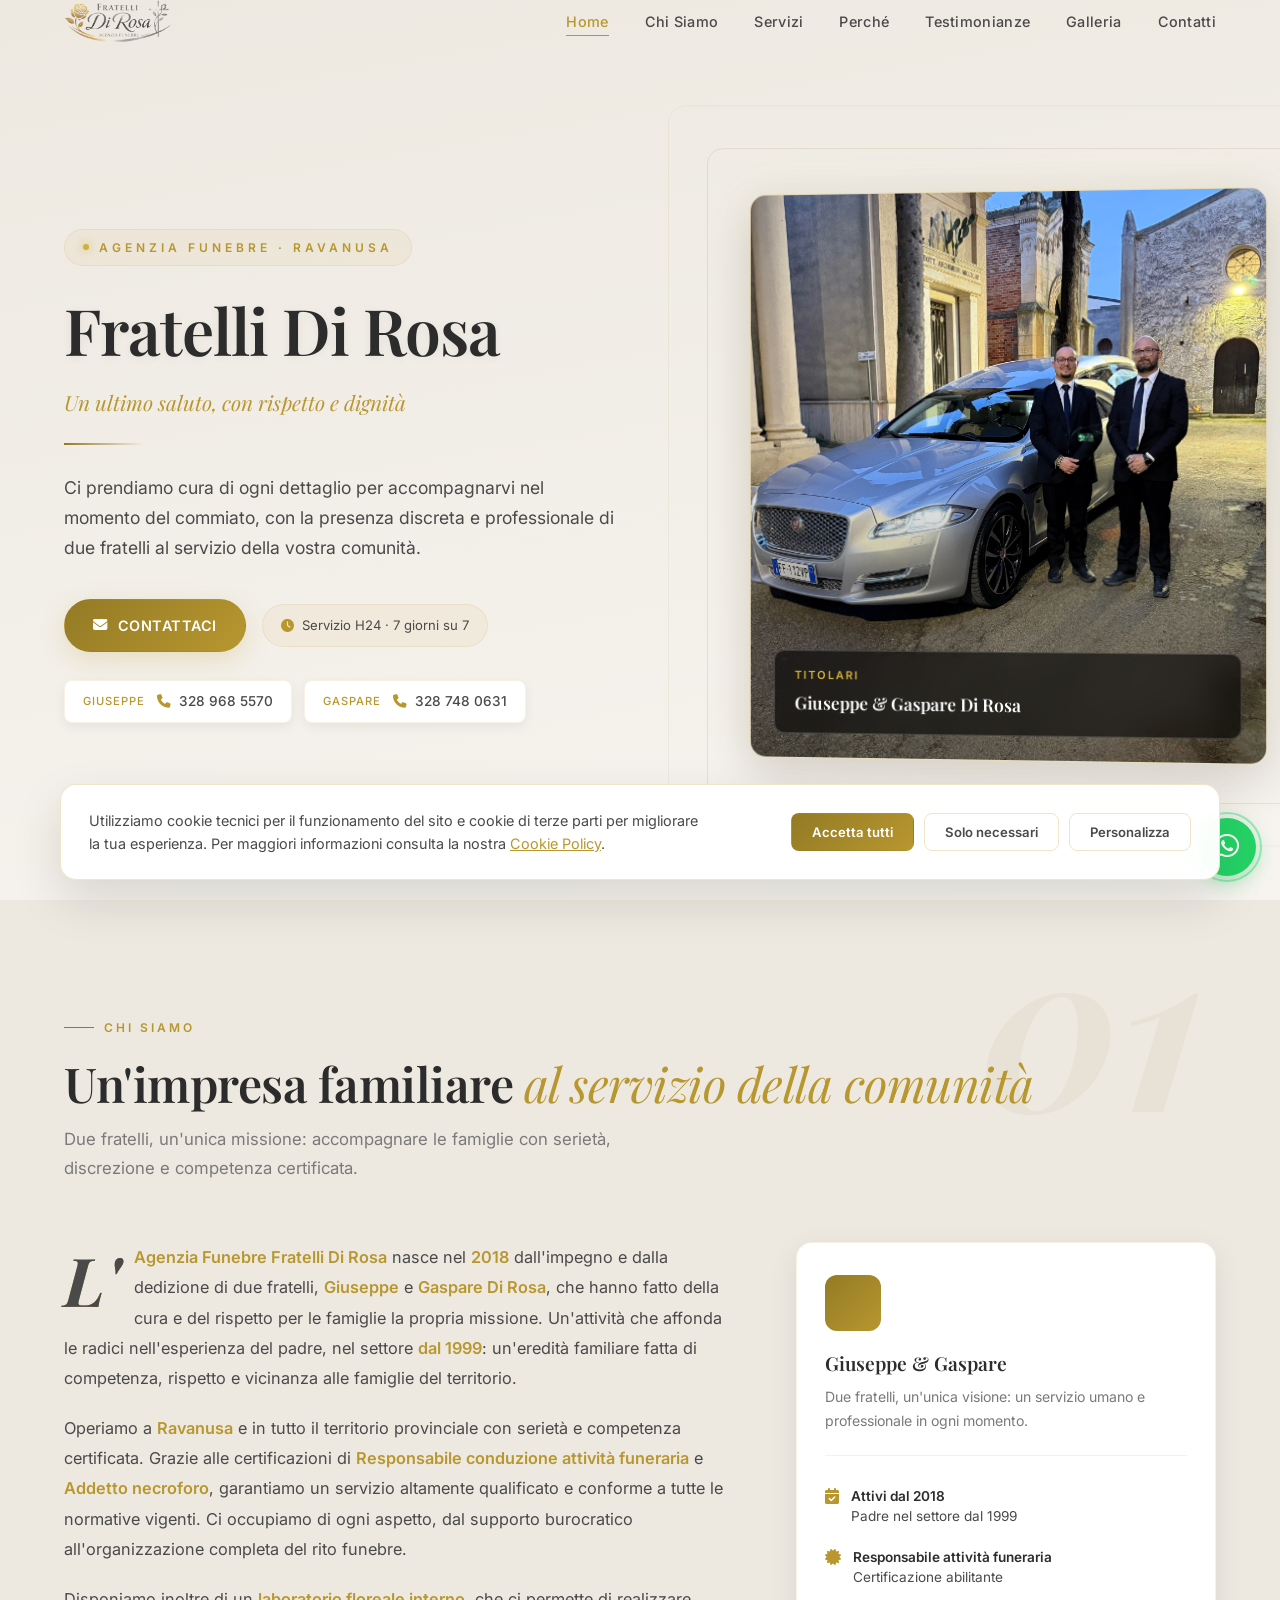
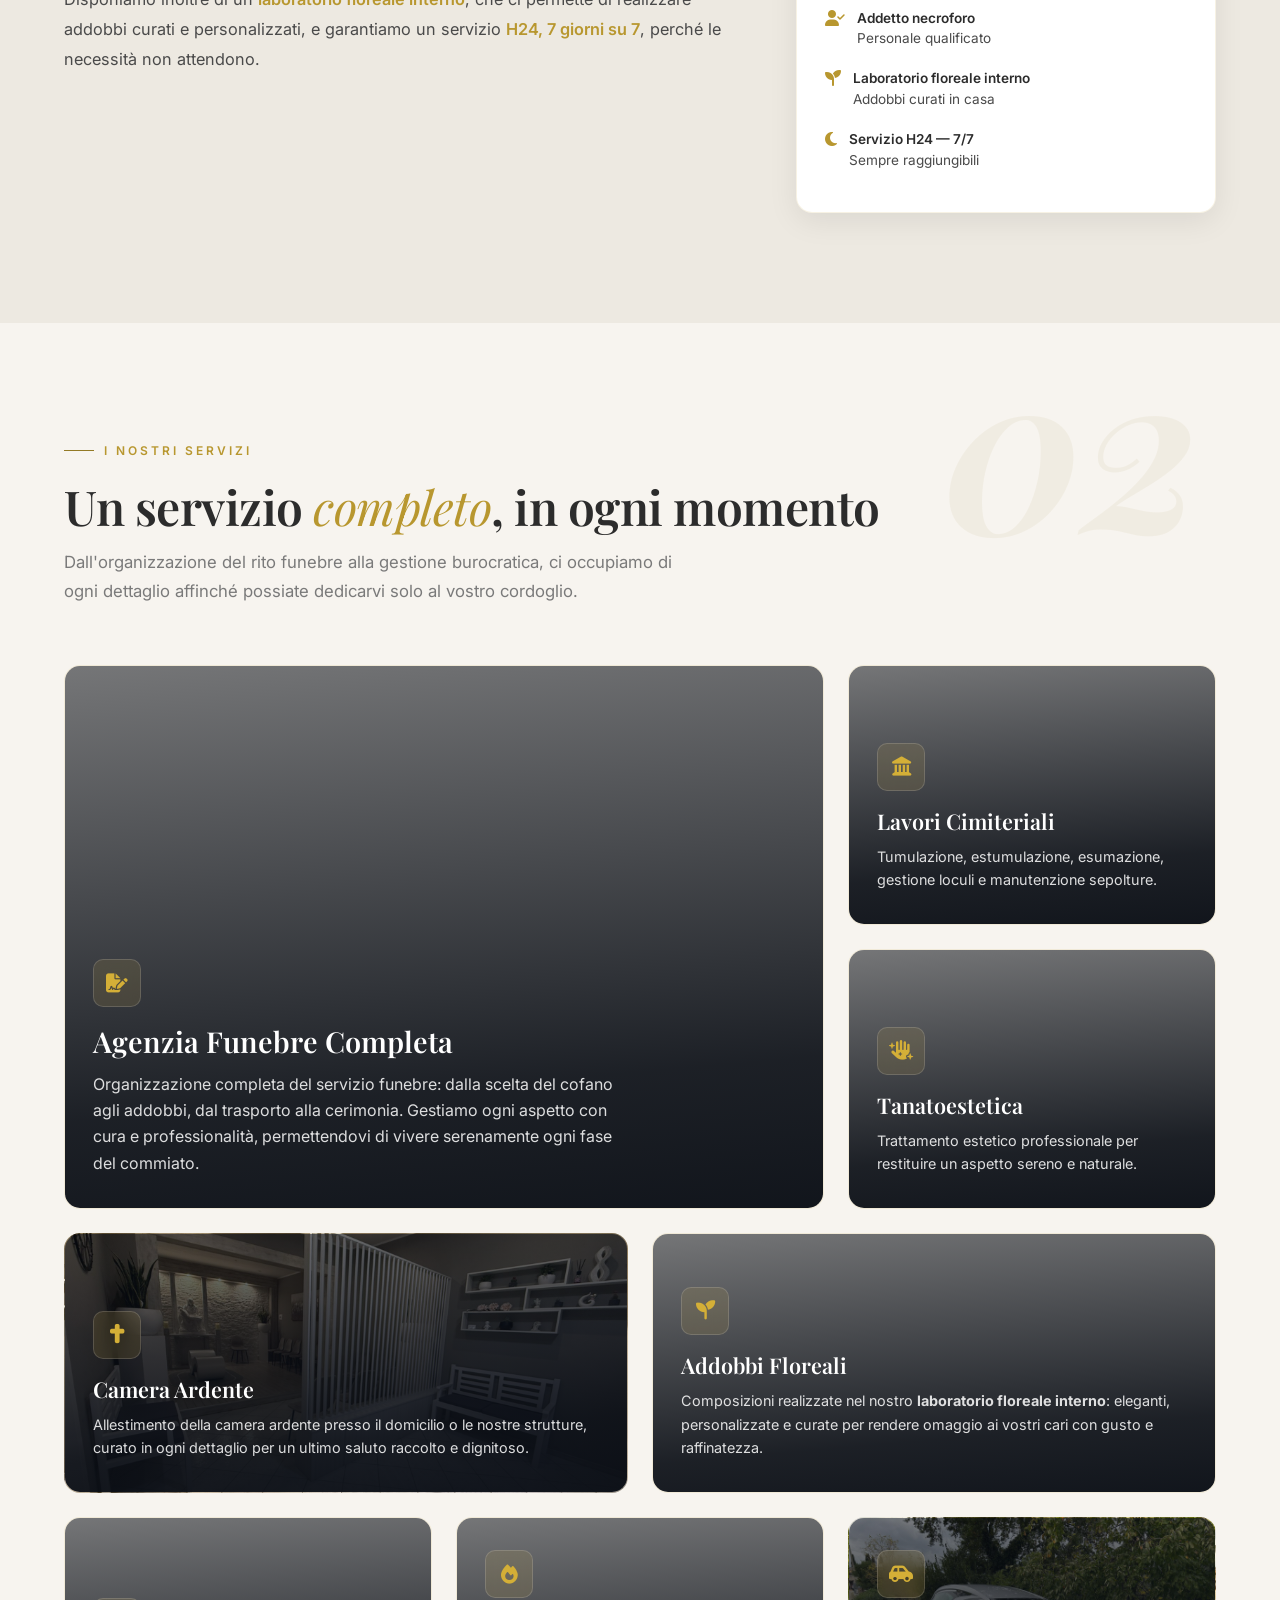
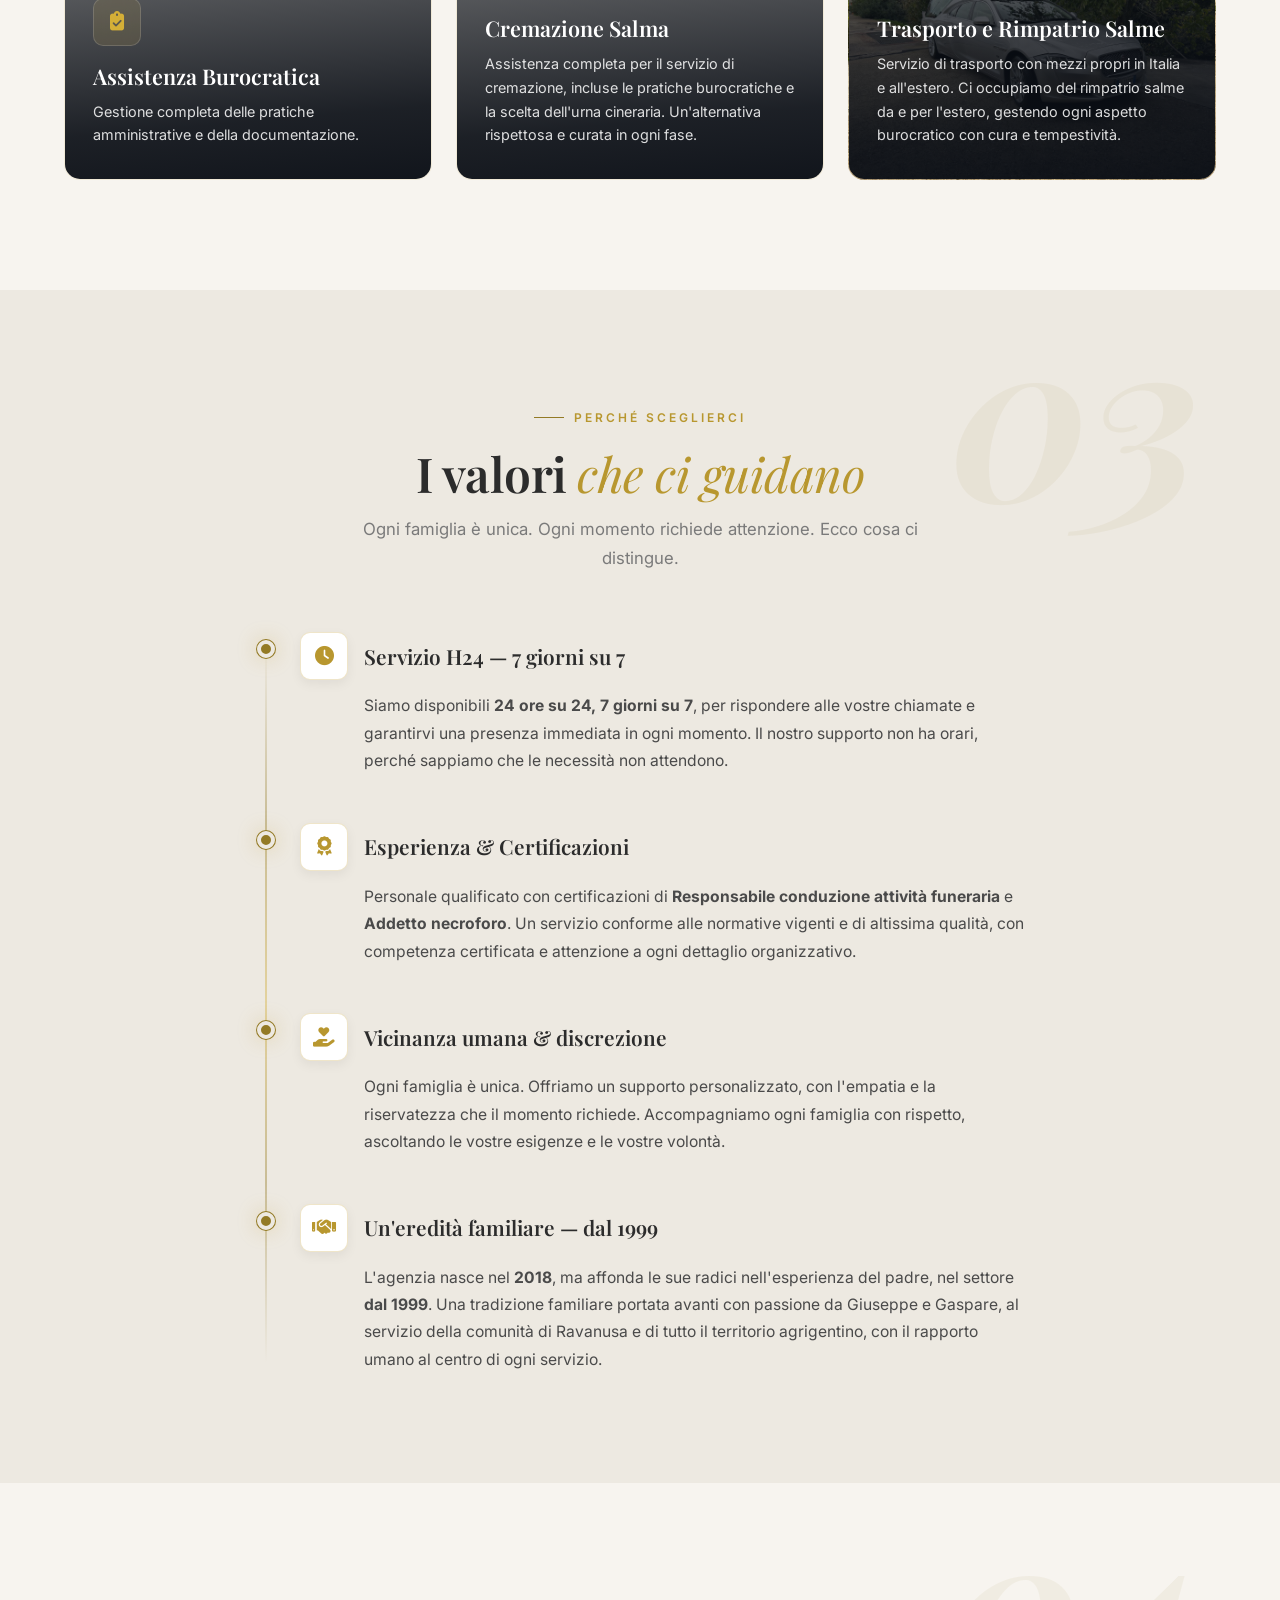
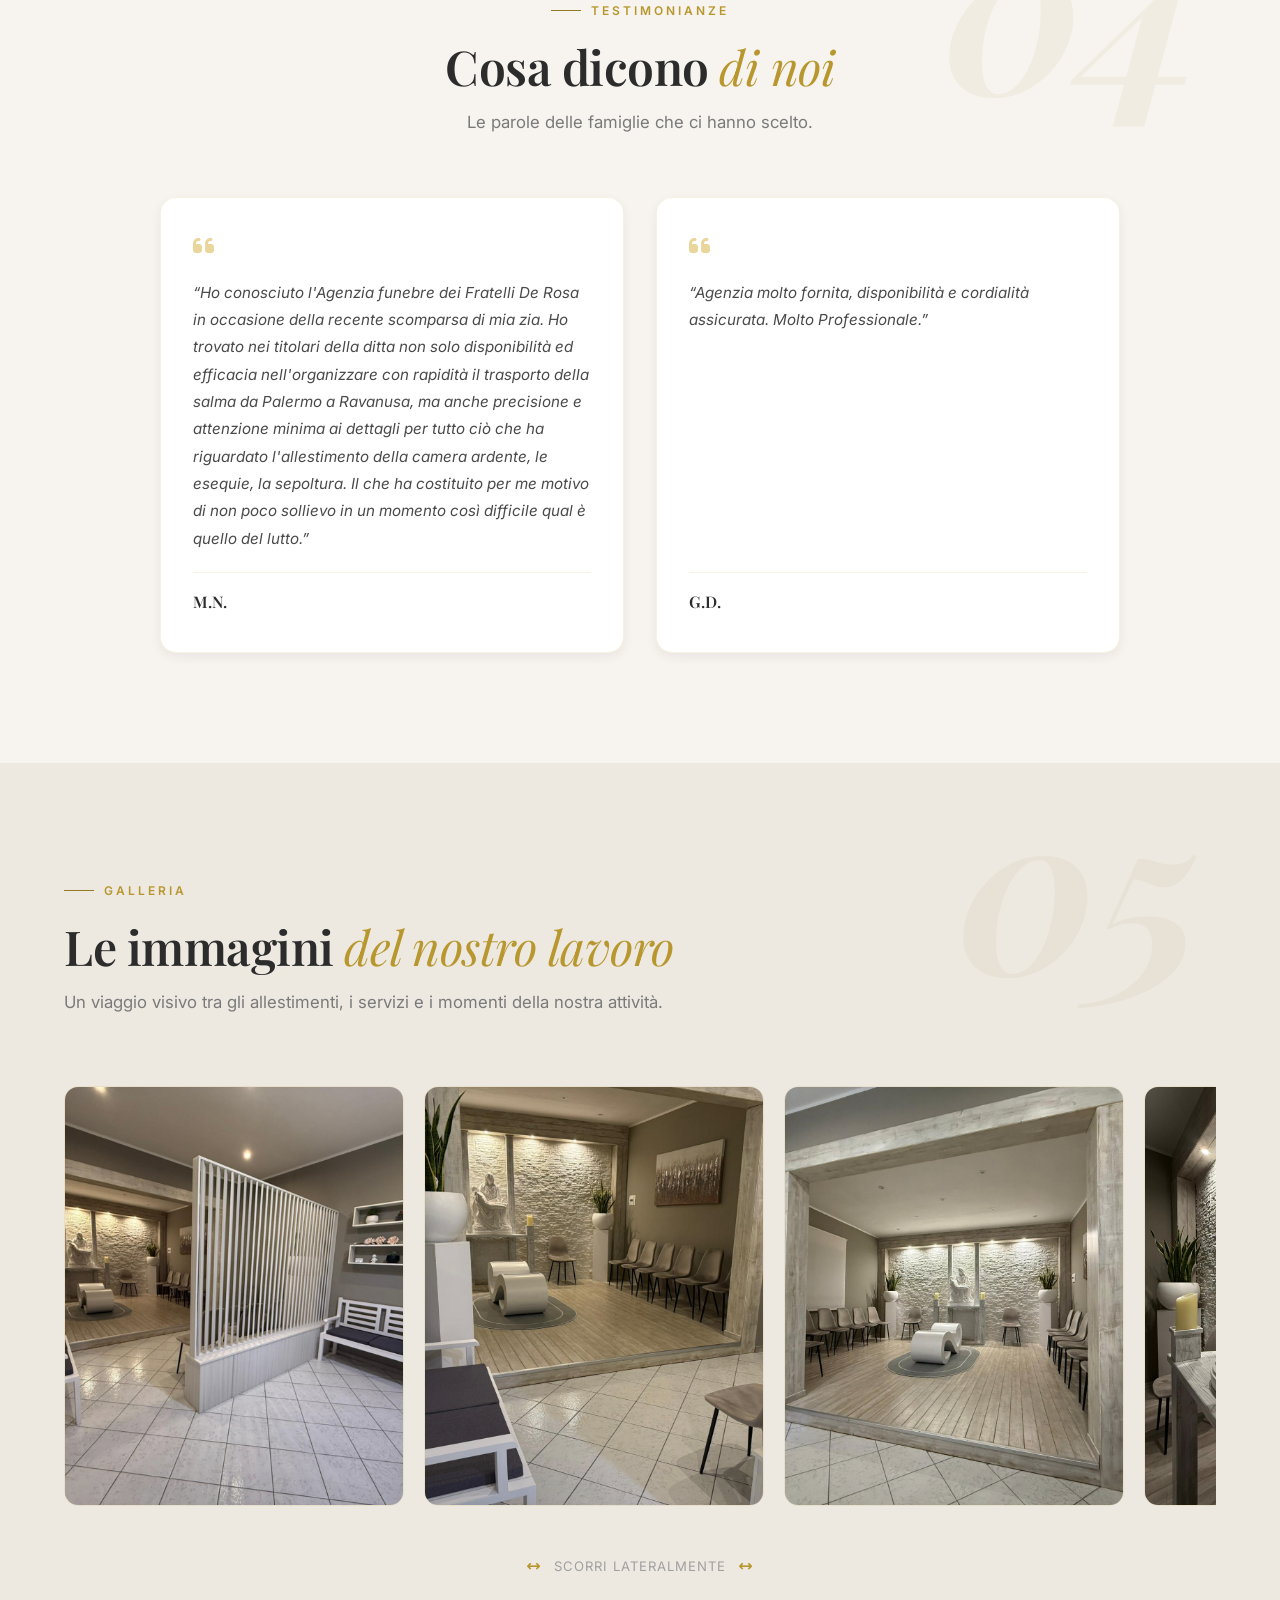
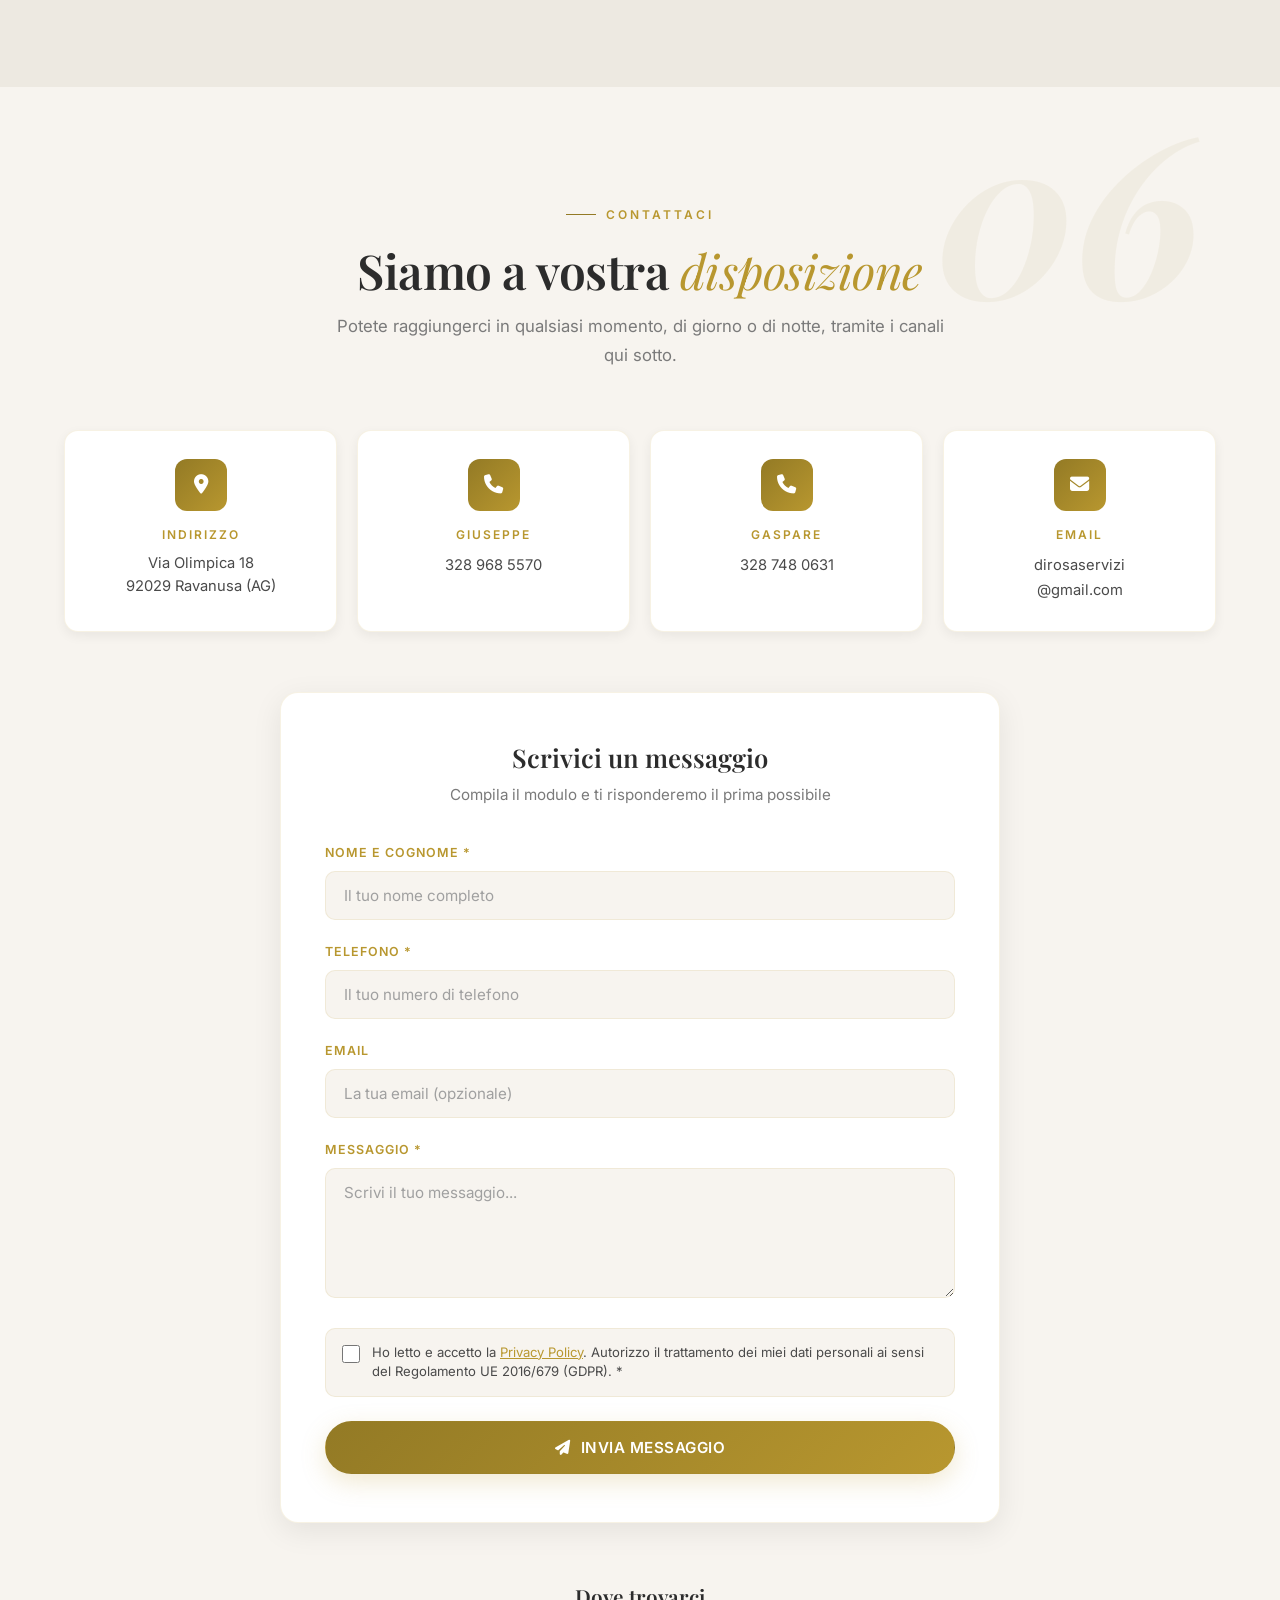
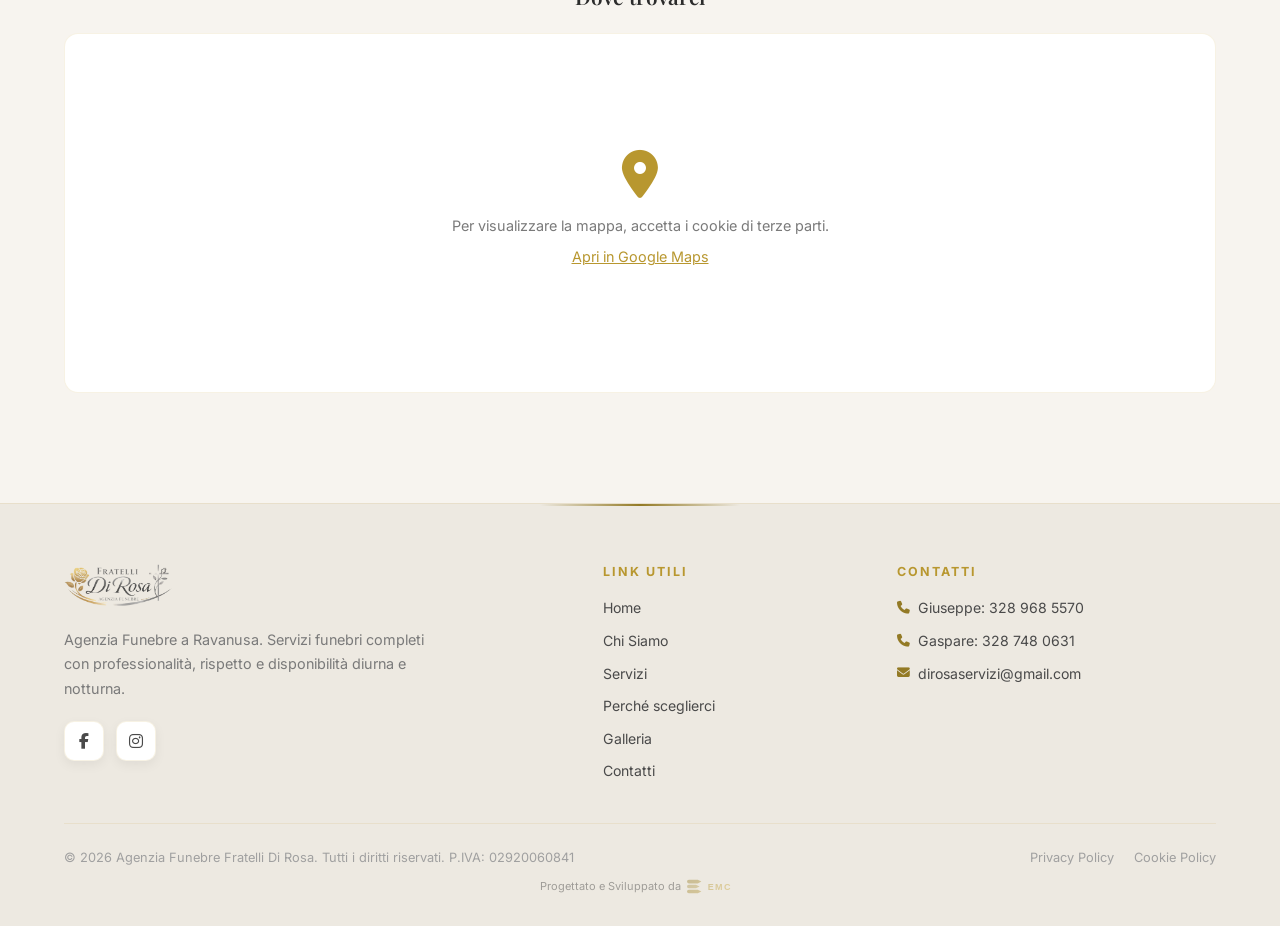
==== index.html @ 6cb6c872 "Card rimpatrio: icona macchina e rimossa parola logistico Co-Authored-By: Claude Opus 4.6 <noreply@a" ====
<!DOCTYPE html>
<html lang="it">
<head>
    <meta charset="UTF-8">
    <meta name="viewport" content="width=device-width, initial-scale=1.0">
    <meta name="description" content="Agenzia Funebre Fratelli Di Rosa a Ravanusa, attivi dal 2018 con esperienza familiare dal 1999. Servizi funebri completi, laboratorio floreale interno, lavori cimiteriali, tanatoestetica, cremazione. Servizio H24, 7 giorni su 7.">
    <meta name="keywords" content="agenzia funebre, Ravanusa, funerali, cremazione, lavori cimiteriali, tanatoestetica, camera ardente, laboratorio floreale, H24, Agrigento, Giuseppe Gaspare Di Rosa">
    <meta name="author" content="Agenzia Funebre Fratelli Di Rosa">
    <meta name="robots" content="index, follow">
    <meta name="theme-color" content="#f7f4ef">

    <!-- Open Graph -->
    <meta property="og:title" content="Fratelli Di Rosa - Agenzia Funebre">
    <meta property="og:description" content="Ci prendiamo cura di ogni dettaglio per un addio rispettoso e dignitoso. Servizi funebri completi a Ravanusa con laboratorio floreale interno. Servizio H24, 7 giorni su 7.">
    <meta property="og:type" content="website">
    <meta property="og:locale" content="it_IT">
    <meta property="og:url" content="https://www.agenziafunebrefratellidirosa.it/">
    <meta property="og:image" content="https://www.agenziafunebrefratellidirosa.it/images/giuseppegaspare.jpg">

    <!-- Twitter Card -->
    <meta name="twitter:card" content="summary_large_image">
    <meta name="twitter:title" content="Fratelli Di Rosa - Agenzia Funebre">
    <meta name="twitter:description" content="Ci prendiamo cura di ogni dettaglio per un addio rispettoso e dignitoso. Servizi funebri completi a Ravanusa con laboratorio floreale interno. Servizio H24, 7 giorni su 7.">
    <meta name="twitter:image" content="https://www.agenziafunebrefratellidirosa.it/images/giuseppegaspare.jpg">

    <title>Fratelli Di Rosa - Agenzia Funebre | Ravanusa (AG)</title>

    <!-- Preconnect -->
    <link rel="preconnect" href="https://fonts.googleapis.com">
    <link rel="preconnect" href="https://fonts.gstatic.com" crossorigin>

    <!-- Google Fonts -->
    <link href="https://fonts.googleapis.com/css2?family=Inter:wght@300;400;500;600;700&family=Playfair+Display:ital,wght@0,400;0,500;0,600;0,700;1,400;1,600&display=swap" rel="stylesheet">

    <!-- Font Awesome -->
    <link rel="stylesheet" href="https://cdnjs.cloudflare.com/ajax/libs/font-awesome/6.5.1/css/all.min.css" integrity="sha512-DTOQO9RWCH3ppGqcWaEA1BIZOC6xxalwEsw9c2QQeAIftl+Vegovlnee1c9QX4TctnWMn13TZye+giMm8e2LwA==" crossorigin="anonymous" referrerpolicy="no-referrer">

    <!-- Favicon -->
    <link rel="icon" type="image/x-icon" href="favicon.ico">
    <link rel="apple-touch-icon" href="apple-touch-icon.png">

    <!-- Stylesheet -->
    <link rel="stylesheet" href="css/style.css">
</head>
<body>

    <!-- ========== SCROLL PROGRESS ========== -->
    <div class="scroll-progress" id="scrollProgress"></div>

    <!-- ========== HEADER ========== -->
    <header class="header" id="header">
        <div class="container">
            <nav class="nav">
                <a href="#hero" class="nav-logo">
                    <img src="images/logo-transparent.png" alt="Fratelli Di Rosa - Agenzia Funebre" class="nav-logo-img">
                </a>

                <ul class="nav-links" id="navLinks">
                    <li><a href="#hero">Home</a></li>
                    <li><a href="#chi-siamo">Chi Siamo</a></li>
                    <li><a href="#servizi">Servizi</a></li>
                    <li><a href="#perche-sceglierci">Perch&eacute;</a></li>
                    <li><a href="#testimonianze">Testimonianze</a></li>
                    <li><a href="#galleria">Galleria</a></li>
                    <li><a href="#contatti">Contatti</a></li>
                </ul>

                <button class="hamburger" id="hamburger" aria-label="Menu di navigazione" aria-expanded="false">
                    <span></span>
                    <span></span>
                    <span></span>
                </button>
            </nav>
        </div>
    </header>

    <!-- ========== HERO - SPLIT 55/45 ========== -->
    <section class="hero" id="hero">
        <div class="hero-container">
            <div class="hero-content">
                <div class="fade-in stagger-1">
                    <span class="hero-label">Agenzia Funebre &middot; Ravanusa</span>
                </div>
                <div class="fade-in stagger-2">
                    <h1>Fratelli Di&nbsp;Rosa</h1>
                </div>
                <div class="fade-in stagger-3">
                    <p class="hero-subtitle">Un ultimo saluto, con rispetto e dignit&agrave;</p>
                </div>
                <div class="fade-in stagger-4">
                    <div class="hero-divider"></div>
                </div>
                <div class="fade-in stagger-5">
                    <p class="hero-phrase">
                        Ci prendiamo cura di ogni dettaglio per accompagnarvi nel momento del commiato,
                        con la presenza discreta e professionale di due fratelli al servizio della vostra comunit&agrave;.
                    </p>
                </div>
                <div class="fade-in stagger-6">
                    <div class="hero-actions">
                        <a href="#contatti" class="btn btn-primary">
                            <i class="fas fa-envelope"></i> Contattaci
                        </a>
                        <div class="hero-badge">
                            <i class="fas fa-clock"></i> Servizio H24 &middot; 7 giorni su 7
                        </div>
                    </div>
                    <div class="hero-phones">
                        <a href="tel:+393289685570">
                            <span class="phone-name">Giuseppe</span>
                            <i class="fas fa-phone"></i> 328 968 5570
                        </a>
                        <a href="tel:+393287480631">
                            <span class="phone-name">Gaspare</span>
                            <i class="fas fa-phone"></i> 328 748 0631
                        </a>
                    </div>
                </div>
            </div>

            <div class="hero-visual fade-in-right stagger-3">
                <div class="hero-photo-ring-2"></div>
                <div class="hero-photo-ring"></div>
                <div class="hero-photo-frame">
                    <img src="images/giuseppegaspare.jpg" alt="Giuseppe e Gaspare Di Rosa - Agenzia Funebre Fratelli Di Rosa" loading="eager">
                    <div class="hero-photo-badge">
                        <div class="hero-photo-badge-label">Titolari</div>
                        <div class="hero-photo-badge-name">Giuseppe &amp; Gaspare Di&nbsp;Rosa</div>
                    </div>
                </div>
            </div>
        </div>
    </section>

    <!-- ========== CHI SIAMO - editoriale ========== -->
    <section class="section about" id="chi-siamo">
        <span class="section-number" aria-hidden="true">01</span>

        <div class="container">
            <div class="section-header fade-in">
                <span class="section-label">Chi Siamo</span>
                <h2>Un'impresa familiare <em>al servizio della comunit&agrave;</em></h2>
                <p>Due fratelli, un'unica missione: accompagnare le famiglie con serietà, discrezione e competenza certificata.</p>
            </div>

            <div class="about-layout">
                <div class="about-text fade-in-left">
                    <p>
                        L'<strong>Agenzia Funebre Fratelli Di Rosa</strong> nasce nel <strong>2018</strong> dall'impegno
                        e dalla dedizione di due fratelli, <strong>Giuseppe</strong> e <strong>Gaspare Di Rosa</strong>,
                        che hanno fatto della cura e del rispetto per le famiglie la propria missione. Un'attivit&agrave;
                        che affonda le radici nell'esperienza del padre, nel settore <strong>dal 1999</strong>: un'eredit&agrave;
                        familiare fatta di competenza, rispetto e vicinanza alle famiglie del territorio.
                    </p>
                    <p>
                        Operiamo a <strong>Ravanusa</strong> e in tutto il territorio provinciale con seriet&agrave;
                        e competenza certificata. Grazie alle certificazioni di <strong>Responsabile conduzione attivit&agrave;
                        funeraria</strong> e <strong>Addetto necroforo</strong>, garantiamo un servizio altamente qualificato
                        e conforme a tutte le normative vigenti. Ci occupiamo di ogni aspetto, dal supporto burocratico
                        all'organizzazione completa del rito funebre.
                    </p>
                    <p>
                        Disponiamo inoltre di un <strong>laboratorio floreale interno</strong>, che ci permette di
                        realizzare addobbi curati e personalizzati, e garantiamo un servizio <strong>H24, 7 giorni
                        su 7</strong>, perch&eacute; le necessit&agrave; non attendono.
                    </p>
                </div>

                <aside class="about-card fade-in-right">
                    <div class="about-card-icon">
                        <i class="fas fa-hands-holding-heart"></i>
                    </div>
                    <h3>Giuseppe &amp; Gaspare</h3>
                    <p>Due fratelli, un'unica visione: un servizio umano e professionale in ogni momento.</p>

                    <ul class="about-cert">
                        <li>
                            <i class="fas fa-calendar-check"></i>
                            <span><strong>Attivi dal 2018</strong><br>Padre nel settore dal 1999</span>
                        </li>
                        <li>
                            <i class="fas fa-certificate"></i>
                            <span><strong>Responsabile attivit&agrave; funeraria</strong><br>Certificazione abilitante</span>
                        </li>
                        <li>
                            <i class="fas fa-user-check"></i>
                            <span><strong>Addetto necroforo</strong><br>Personale qualificato</span>
                        </li>
                        <li>
                            <i class="fas fa-seedling"></i>
                            <span><strong>Laboratorio floreale interno</strong><br>Addobbi curati in casa</span>
                        </li>
                        <li>
                            <i class="fas fa-moon"></i>
                            <span><strong>Servizio H24 &mdash; 7/7</strong><br>Sempre raggiungibili</span>
                        </li>
                    </ul>
                </aside>
            </div>
        </div>
    </section>

    <!-- ========== SERVIZI - masonry asimmetrico ========== -->
    <section class="section services" id="servizi">
        <span class="section-number" aria-hidden="true">02</span>

        <div class="container">
            <div class="section-header fade-in">
                <span class="section-label">I Nostri Servizi</span>
                <h2>Un servizio <em>completo</em>, in ogni momento</h2>
                <p>Dall'organizzazione del rito funebre alla gestione burocratica, ci occupiamo di ogni dettaglio affinch&eacute; possiate dedicarvi solo al vostro cordoglio.</p>
            </div>

            <div class="services-grid">
                <!-- CARD 1 - Featured (grande) -->
                <article class="service-card fade-in-scale" style="background-image: url('images/s1.jpg');">
                    <div class="service-card-content">
                        <div class="service-card-icon">
                            <i class="fas fa-file-signature"></i>
                        </div>
                        <h3>Agenzia Funebre Completa</h3>
                        <p>Organizzazione completa del servizio funebre: dalla scelta del cofano agli addobbi, dal trasporto alla cerimonia. Gestiamo ogni aspetto con cura e professionalit&agrave;, permettendovi di vivere serenamente ogni fase del commiato.</p>
                    </div>
                </article>

                <!-- CARD 2 -->
                <article class="service-card fade-in-scale stagger-1" style="background-image: url('images/s5.jpg');">
                    <div class="service-card-content">
                        <div class="service-card-icon">
                            <i class="fas fa-landmark"></i>
                        </div>
                        <h3>Lavori Cimiteriali</h3>
                        <p>Tumulazione, estumulazione, esumazione, gestione loculi e manutenzione sepolture.</p>
                    </div>
                </article>

                <!-- CARD 3 -->
                <article class="service-card fade-in-scale stagger-2" style="background-image: url('images/s6.jpg');">
                    <div class="service-card-content">
                        <div class="service-card-icon">
                            <i class="fas fa-hand-sparkles"></i>
                        </div>
                        <h3>Tanatoestetica</h3>
                        <p>Trattamento estetico professionale per restituire un aspetto sereno e naturale.</p>
                    </div>
                </article>

                <!-- CARD 4 -->
                <article class="service-card fade-in-scale stagger-3" style="background-image: url('images/cameraardente/01.jpeg');">
                    <div class="service-card-content">
                        <div class="service-card-icon">
                            <i class="fas fa-cross"></i>
                        </div>
                        <h3>Camera Ardente</h3>
                        <p>Allestimento della camera ardente presso il domicilio o le nostre strutture, curato in ogni dettaglio per un ultimo saluto raccolto e dignitoso.</p>
                    </div>
                </article>

                <!-- CARD 5 -->
                <article class="service-card fade-in-scale stagger-4" style="background-image: url('images/s2.jpg');">
                    <div class="service-card-content">
                        <div class="service-card-icon">
                            <i class="fas fa-seedling"></i>
                        </div>
                        <h3>Addobbi Floreali</h3>
                        <p>Composizioni realizzate nel nostro <strong>laboratorio floreale interno</strong>: eleganti, personalizzate e curate per rendere omaggio ai vostri cari con gusto e raffinatezza.</p>
                    </div>
                </article>

                <!-- CARD 6 -->
                <article class="service-card fade-in-scale stagger-5" style="background-image: url('images/s3.jpg');">
                    <div class="service-card-content">
                        <div class="service-card-icon">
                            <i class="fas fa-clipboard-check"></i>
                        </div>
                        <h3>Assistenza Burocratica</h3>
                        <p>Gestione completa delle pratiche amministrative e della documentazione.</p>
                    </div>
                </article>

                <!-- CARD 7 -->
                <article class="service-card fade-in-scale stagger-6" style="background-image: url('images/s4.jpg');">
                    <div class="service-card-content">
                        <div class="service-card-icon">
                            <i class="fas fa-fire"></i>
                        </div>
                        <h3>Cremazione Salma</h3>
                        <p>Assistenza completa per il servizio di cremazione, incluse le pratiche burocratiche e la scelta dell'urna cineraria. Un'alternativa rispettosa e curata in ogni fase.</p>
                    </div>
                </article>

                <!-- CARD 8 -->
                <article class="service-card fade-in-scale stagger-7" style="background-image: url('images/carrofunebre/01.jpeg');">
                    <div class="service-card-content">
                        <div class="service-card-icon">
                            <i class="fas fa-car-side"></i>
                        </div>
                        <h3>Trasporto e Rimpatrio Salme</h3>
                        <p>Servizio di trasporto con mezzi propri in Italia e all'estero. Ci occupiamo del rimpatrio salme da e per l'estero, gestendo ogni aspetto burocratico con cura e tempestivit&agrave;.</p>
                    </div>
                </article>
            </div>
        </div>
    </section>

    <!-- ========== PERCHÉ SCEGLIERCI - Timeline ========== -->
    <section class="section why-us" id="perche-sceglierci">
        <span class="section-number" aria-hidden="true">03</span>

        <div class="container">
            <div class="section-header fade-in" style="text-align: center;">
                <span class="section-label" style="justify-content: center;">Perch&eacute; Sceglierci</span>
                <h2>I valori <em>che ci guidano</em></h2>
                <p style="margin: 0 auto;">Ogni famiglia &egrave; unica. Ogni momento richiede attenzione. Ecco cosa ci distingue.</p>
            </div>

            <div class="timeline">
                <div class="timeline-item fade-in-left">
                    <div class="timeline-item-header">
                        <div class="timeline-item-icon">
                            <i class="fas fa-clock"></i>
                        </div>
                        <h3>Servizio H24 &mdash; 7 giorni su 7</h3>
                    </div>
                    <p>
                        Siamo disponibili <strong>24 ore su 24, 7 giorni su 7</strong>, per rispondere alle vostre chiamate
                        e garantirvi una presenza immediata in ogni momento. Il nostro supporto non ha orari,
                        perch&eacute; sappiamo che le necessit&agrave; non attendono.
                    </p>
                </div>

                <div class="timeline-item fade-in-left stagger-1">
                    <div class="timeline-item-header">
                        <div class="timeline-item-icon">
                            <i class="fas fa-award"></i>
                        </div>
                        <h3>Esperienza &amp; Certificazioni</h3>
                    </div>
                    <p>
                        Personale qualificato con certificazioni di <strong>Responsabile conduzione attivit&agrave; funeraria</strong>
                        e <strong>Addetto necroforo</strong>. Un servizio conforme alle normative vigenti
                        e di altissima qualit&agrave;, con competenza certificata e attenzione a ogni dettaglio organizzativo.
                    </p>
                </div>

                <div class="timeline-item fade-in-left stagger-2">
                    <div class="timeline-item-header">
                        <div class="timeline-item-icon">
                            <i class="fas fa-hand-holding-heart"></i>
                        </div>
                        <h3>Vicinanza umana &amp; discrezione</h3>
                    </div>
                    <p>
                        Ogni famiglia &egrave; unica. Offriamo un supporto personalizzato, con l'empatia e la riservatezza
                        che il momento richiede. Accompagniamo ogni famiglia con rispetto, ascoltando le vostre esigenze
                        e le vostre volont&agrave;.
                    </p>
                </div>

                <div class="timeline-item fade-in-left stagger-3">
                    <div class="timeline-item-header">
                        <div class="timeline-item-icon">
                            <i class="fas fa-handshake"></i>
                        </div>
                        <h3>Un'eredit&agrave; familiare &mdash; dal 1999</h3>
                    </div>
                    <p>
                        L'agenzia nasce nel <strong>2018</strong>, ma affonda le sue radici nell'esperienza del padre,
                        nel settore <strong>dal 1999</strong>. Una tradizione familiare portata avanti con passione
                        da Giuseppe e Gaspare, al servizio della comunit&agrave; di Ravanusa e di tutto il territorio
                        agrigentino, con il rapporto umano al centro di ogni servizio.
                    </p>
                </div>
            </div>
        </div>
    </section>

    <!-- ========== TESTIMONIANZE ========== -->
    <section class="section testimonials" id="testimonianze">
        <span class="section-number" aria-hidden="true">04</span>

        <div class="container">
            <div class="section-header fade-in" style="text-align: center;">
                <span class="section-label" style="justify-content: center;">Testimonianze</span>
                <h2>Cosa dicono <em>di noi</em></h2>
                <p style="margin: 0 auto;">Le parole delle famiglie che ci hanno scelto.</p>
            </div>

            <div class="testimonials-grid">
                <div class="testimonial-card fade-in stagger-1">
                    <div class="testimonial-quote">
                        <i class="fas fa-quote-left"></i>
                    </div>
                    <p>&ldquo;Ho conosciuto l'Agenzia funebre dei Fratelli De Rosa in occasione della recente scomparsa di mia zia. Ho trovato nei titolari della ditta non solo disponibilit&agrave; ed efficacia nell'organizzare con rapidit&agrave; il trasporto della salma da Palermo a Ravanusa, ma anche precisione e attenzione minima ai dettagli per tutto ci&ograve; che ha riguardato l'allestimento della camera ardente, le esequie, la sepoltura. Il che ha costituito per me motivo di non poco sollievo in un momento cos&igrave; difficile qual &egrave; quello del lutto.&rdquo;</p>
                    <div class="testimonial-author">
                        <span class="testimonial-name">M.N.</span>
                    </div>
                </div>

                <div class="testimonial-card fade-in stagger-2">
                    <div class="testimonial-quote">
                        <i class="fas fa-quote-left"></i>
                    </div>
                    <p>&ldquo;Agenzia molto fornita, disponibilit&agrave; e cordialit&agrave; assicurata. Molto Professionale.&rdquo;</p>
                    <div class="testimonial-author">
                        <span class="testimonial-name">G.D.</span>
                    </div>
                </div>
            </div>
        </div>
    </section>

    <!-- ========== GALLERIA - carousel orizzontale ========== -->
    <section class="section gallery" id="galleria">
        <span class="section-number" aria-hidden="true">05</span>

        <div class="container">
            <div class="section-header fade-in">
                <span class="section-label">Galleria</span>
                <h2>Le immagini <em>del nostro lavoro</em></h2>
                <p>Un viaggio visivo tra gli allestimenti, i servizi e i momenti della nostra attivit&agrave;.</p>
            </div>
        </div>

        <div class="gallery-carousel-wrap fade-in">
            <div class="container">
                <div class="gallery-carousel">
                    <div class="gallery-item">
                        <img src="images/cameraardente/01.jpeg" alt="Camera ardente - Allestimento" loading="lazy">
                    </div>
                    <div class="gallery-item">
                        <img src="images/cameraardente/04.jpeg" alt="Camera ardente - Dettagli" loading="lazy">
                    </div>
                    <div class="gallery-item">
                        <img src="images/cameraardente/06.jpeg" alt="Camera ardente - Composizioni" loading="lazy">
                    </div>
					<div class="gallery-item">
                        <img src="images/cameraardente/10.jpeg" alt="Camera ardente - Statua" loading="lazy">
                    </div>
					<div class="gallery-item">
                        <img src="images/cameraardente/12.jpeg" alt="Camera ardente - Marmo" loading="lazy">
                    </div>
                    <div class="gallery-item">
                        <img src="images/carrofunebre/01.jpeg" alt="Carro funebre - Mezzi propri" loading="lazy">
                    </div>
					<div class="gallery-item">
                        <img src="images/carrofunebre/03.jpeg" alt="Carro funebre2 - Mezzi propri" loading="lazy">
                    </div>
                    <div class="gallery-item">
                        <img src="images/rimpatriosalme/01.png" alt="Servizio rimpatrio salme" loading="lazy">
                    </div>
					<div class="gallery-item">
                        <img src="images/rimpatriosalme/06.jpeg" alt="Servizio rimpatrio salme" loading="lazy">
                    </div>
                    <div class="gallery-item">
                        <img src="images/s3.jpg" alt="Assistenza burocratica e pratiche funerarie" loading="lazy">
                    </div>
                    <div class="gallery-item">
                        <img src="images/s4.jpg" alt="Servizio cremazione salma" loading="lazy">
                    </div>
                    <div class="gallery-item">
                        <img src="images/s5.jpg" alt="Lavori cimiteriali" loading="lazy">
                    </div>
                    <div class="gallery-item">
                        <img src="images/s6.jpg" alt="Servizio di tanatoestetica" loading="lazy">
                    </div>
                    <div class="gallery-item">
                        <img src="images/s7.jpg" alt="Fratelli Di Rosa - La nostra agenzia" loading="lazy">
                    </div>
                    <div class="gallery-item">
                        <img src="images/s9.jpg" alt="Fratelli Di Rosa - Dettagli e allestimenti" loading="lazy">
                    </div>
                </div>

                <p class="gallery-hint">
                    <i class="fas fa-arrows-left-right"></i> Scorri lateralmente <i class="fas fa-arrows-left-right"></i>
                </p>
            </div>
        </div>

        <!-- Lightbox Carousel -->
        <div class="lightbox-overlay" id="lightbox">
            <button class="lightbox-close" aria-label="Chiudi">&times;</button>
            <button class="lightbox-prev" aria-label="Foto precedente"><i class="fas fa-chevron-left"></i></button>
            <img src="" alt="" id="lightboxImg">
            <button class="lightbox-next" aria-label="Foto successiva"><i class="fas fa-chevron-right"></i></button>
            <div class="lightbox-counter" id="lightboxCounter"></div>
        </div>
    </section>

    <!-- ========== CONTATTI - info cards + form centrato ========== -->
    <section class="section contact" id="contatti">
        <span class="section-number" aria-hidden="true">06</span>

        <div class="container">
            <div class="section-header fade-in" style="text-align: center;">
                <span class="section-label" style="justify-content: center;">Contattaci</span>
                <h2>Siamo a vostra <em>disposizione</em></h2>
                <p style="margin: 0 auto;">Potete raggiungerci in qualsiasi momento, di giorno o di notte, tramite i canali qui sotto.</p>
            </div>

            <!-- Info cards orizzontali -->
            <div class="contact-cards">
                <div class="contact-card fade-in stagger-1">
                    <div class="contact-card-icon">
                        <i class="fas fa-location-dot"></i>
                    </div>
                    <h4>Indirizzo</h4>
                    <p>Via Olimpica 18<br>92029 Ravanusa (AG)</p>
                </div>

                <div class="contact-card fade-in stagger-2">
                    <div class="contact-card-icon">
                        <i class="fas fa-phone"></i>
                    </div>
                    <h4>Giuseppe</h4>
                    <a href="tel:+393289685570">328 968 5570</a>
                </div>

                <div class="contact-card fade-in stagger-3">
                    <div class="contact-card-icon">
                        <i class="fas fa-phone"></i>
                    </div>
                    <h4>Gaspare</h4>
                    <a href="tel:+393287480631">328 748 0631</a>
                </div>

                <div class="contact-card fade-in stagger-4">
                    <div class="contact-card-icon">
                        <i class="fas fa-envelope"></i>
                    </div>
                    <h4>Email</h4>
                    <a href="mailto:dirosaservizi@gmail.com">dirosaservizi<br>@gmail.com</a>
                </div>
            </div>

            <!-- Form centrato -->
            <div class="contact-form-wrap fade-in-scale">
                <h3>Scrivici un messaggio</h3>
                <p>Compila il modulo e ti risponderemo il prima possibile</p>
                <form id="contactForm" novalidate>
                    <div class="form-group">
                        <label for="nome">Nome e Cognome *</label>
                        <input type="text" id="nome" name="nome" placeholder="Il tuo nome completo" required>
                        <p class="error-message">Inserisci il tuo nome</p>
                    </div>
                    <div class="form-group">
                        <label for="telefono">Telefono *</label>
                        <input type="tel" id="telefono" name="telefono" placeholder="Il tuo numero di telefono" required>
                        <p class="error-message">Inserisci il tuo numero di telefono</p>
                    </div>
                    <div class="form-group">
                        <label for="email">Email</label>
                        <input type="email" id="email" name="email" placeholder="La tua email (opzionale)">
                        <p class="error-message">Inserisci un indirizzo email valido</p>
                    </div>
                    <div class="form-group">
                        <label for="messaggio">Messaggio *</label>
                        <textarea id="messaggio" name="messaggio" placeholder="Scrivi il tuo messaggio..." required></textarea>
                        <p class="error-message">Inserisci un messaggio</p>
                    </div>
                    <div class="form-checkbox" id="privacyCheckbox">
                        <input type="checkbox" id="privacy" name="privacy" required>
                        <label for="privacy">
                            Ho letto e accetto la <a href="privacy.html" target="_blank">Privacy Policy</a>.
                            Autorizzo il trattamento dei miei dati personali ai sensi del Regolamento UE 2016/679 (GDPR). *
                        </label>
                    </div>
                    <button type="submit" class="btn btn-primary btn-submit">
                        <i class="fas fa-paper-plane"></i> Invia Messaggio
                    </button>
                </form>
                <div class="form-success" id="formSuccess">
                    <i class="fas fa-check-circle"></i>
                    <h4>Messaggio inviato!</h4>
                    <p>Grazie per averci contattato. Vi risponderemo il prima possibile.</p>
                </div>
            </div>

            <!-- Google Maps -->
            <div class="contact-map fade-in">
                <h3>Dove trovarci</h3>
                <div class="map-container" id="mapContainer">
                    <div class="map-placeholder" id="mapPlaceholder">
                        <i class="fas fa-map-marker-alt"></i>
                        <p>Per visualizzare la mappa, accetta i cookie di terze parti.</p>
                        <p><a href="https://maps.google.com/?q=Via+Olimpica+18+Ravanusa+AG" target="_blank" rel="noopener noreferrer">Apri in Google Maps</a></p>
                    </div>
                </div>
            </div>
        </div>
    </section>

    <!-- ========== FOOTER ========== -->
    <footer class="footer">
        <div class="container">
            <div class="footer-content">
                <div class="footer-brand">
                    <a href="#hero" class="nav-logo">
                        <img src="images/logo-transparent.png" alt="Fratelli Di Rosa - Agenzia Funebre" class="nav-logo-img">
                    </a>
                    <p>
                        Agenzia Funebre a Ravanusa.
                        Servizi funebri completi con professionalit&agrave;, rispetto e disponibilit&agrave; diurna e notturna.
                    </p>
                    <div class="footer-social">
                        <a href="https://www.facebook.com/AgenziaFunebreDiRosa" target="_blank" rel="noopener noreferrer" aria-label="Facebook"><i class="fab fa-facebook-f"></i></a>
                        <a href="https://www.instagram.com/agenzia_funebre_f.lli_di_rosa" target="_blank" rel="noopener noreferrer" aria-label="Instagram"><i class="fab fa-instagram"></i></a>
                    </div>
                </div>

                <div class="footer-col">
                    <h4>Link Utili</h4>
                    <div class="footer-links">
                        <a href="#hero">Home</a>
                        <a href="#chi-siamo">Chi Siamo</a>
                        <a href="#servizi">Servizi</a>
                        <a href="#perche-sceglierci">Perch&eacute; sceglierci</a>
                        <a href="#galleria">Galleria</a>
                        <a href="#contatti">Contatti</a>
                    </div>
                </div>

                <div class="footer-col">
                    <h4>Contatti</h4>
                    <div class="footer-links">
                        <a href="tel:+393289685570"><i class="fas fa-phone"></i> Giuseppe: 328 968 5570</a>
                        <a href="tel:+393287480631"><i class="fas fa-phone"></i> Gaspare: 328 748 0631</a>
                        <a href="mailto:dirosaservizi@gmail.com"><i class="fas fa-envelope"></i> dirosaservizi@gmail.com</a>
                    </div>
                </div>
            </div>

            <div class="footer-bottom">
                <p>&copy; <script>document.write(new Date().getFullYear())</script> Agenzia Funebre Fratelli Di Rosa. Tutti i diritti riservati. P.IVA: 02920060841</p>
                <div class="footer-bottom-links">
                    <a href="privacy.html">Privacy Policy</a>
                    <a href="cookie-policy.html">Cookie Policy</a>
                </div>
            </div>
            <a href="https://www.emcdigitalsolutions.it" target="_blank" rel="noopener" title="Progettato e Sviluppato da EMC Digital Solutions" style="margin-top:10px;display:flex;align-items:center;justify-content:center;gap:6px;opacity:0.4;font-size:11px;text-decoration:none;color:inherit;"><span>Progettato e Sviluppato da</span> <svg xmlns="http://www.w3.org/2000/svg" viewBox="0 0 120 40" height="18"><defs><linearGradient id="emcG" x1="0" y1="0" x2="120" y2="40" gradientUnits="userSpaceOnUse"><stop offset="0%" stop-color="#937a25"/><stop offset="45%" stop-color="#b8972f"/><stop offset="100%" stop-color="#d4af37"/></linearGradient><linearGradient id="emcIG" x1="0" y1="0" x2="40" y2="40" gradientUnits="userSpaceOnUse"><stop offset="0%" stop-color="#937a25"/><stop offset="100%" stop-color="#b8972f"/></linearGradient></defs><path d="M4,4 H24 L32,8 L24,12 H4 A4,4 0 0,1 4,4Z" fill="url(#emcIG)"/><path d="M4,15 H20 L28,19 L20,23 H4 A4,4 0 0,1 4,15Z" fill="url(#emcIG)" opacity="0.85"/><path d="M4,26 H24 L32,30 L24,34 H4 A4,4 0 0,1 4,26Z" fill="url(#emcIG)"/><text x="46" y="27" font-family="'Space Grotesk','Segoe UI','Helvetica Neue',Arial,sans-serif" font-size="20" font-weight="700" fill="url(#emcG)" letter-spacing="3">EMC</text></svg></a>
        </div>
    </footer>

    <!-- ========== COOKIE BANNER ========== -->
    <div class="cookie-banner" id="cookieBanner">
        <div class="cookie-banner-content">
            <div class="cookie-banner-text">
                <p>
                    Utilizziamo cookie tecnici per il funzionamento del sito e cookie di terze parti per
                    migliorare la tua esperienza. Per maggiori informazioni consulta la nostra
                    <a href="cookie-policy.html">Cookie Policy</a>.
                </p>
            </div>
            <div class="cookie-banner-actions">
                <button class="cookie-btn cookie-btn-accept" id="cookieAcceptAll">Accetta tutti</button>
                <button class="cookie-btn cookie-btn-necessary" id="cookieNecessary">Solo necessari</button>
                <button class="cookie-btn cookie-btn-settings" id="cookieSettings">Personalizza</button>
            </div>
        </div>
    </div>

    <!-- ========== COOKIE MODAL ========== -->
    <div class="cookie-modal-overlay" id="cookieModalOverlay">
        <div class="cookie-modal">
            <h3>Impostazioni Cookie</h3>
            <p>Scegli quali categorie di cookie desideri accettare. I cookie tecnici sono necessari per il funzionamento del sito e non possono essere disattivati.</p>

            <div class="cookie-category">
                <div class="cookie-category-header">
                    <h4>Cookie Tecnici</h4>
                    <span class="cookie-always-active">Sempre attivi</span>
                </div>
                <p>Necessari per il funzionamento del sito web. Includono le preferenze sui cookie e le funzionalit&agrave; essenziali.</p>
            </div>

            <div class="cookie-category">
                <div class="cookie-category-header">
                    <h4>Cookie di Terze Parti</h4>
                    <label class="toggle-switch">
                        <input type="checkbox" id="cookieThirdParty">
                        <span class="toggle-slider"></span>
                    </label>
                </div>
                <p>Utilizzati per integrare servizi esterni come Google Maps e Google Fonts. La disattivazione potrebbe limitare alcune funzionalit&agrave;.</p>
            </div>

            <div class="cookie-modal-actions">
                <button class="cookie-btn cookie-btn-necessary" id="cookieModalReject">Solo necessari</button>
                <button class="cookie-btn cookie-btn-accept" id="cookieModalSave">Salva preferenze</button>
            </div>
        </div>
    </div>

    <!-- WhatsApp Button -->
    <a href="https://wa.me/393289685570?text=Buongiorno%2C%20vorrei%20informazioni%20sui%20vostri%20servizi." class="whatsapp-btn" target="_blank" rel="noopener noreferrer" aria-label="Contattaci su WhatsApp">
        <i class="fab fa-whatsapp"></i>
    </a>

    <!-- Scripts -->
    <script src="js/cookie.js"></script>
    <script src="js/main.js"></script>

</body>
</html>
---- css/style.css ----
/**
 * Fratelli Di Rosa - Agenzia Funebre
 * Stylesheet principale - Tema elegante oro e grigio
 * Palette: #f7f4ef / #ede9e1 / #c9a84c (oro) / #8a8a8a (grigio)
 */

/* ==========================================================================
   1. RESET & BASE
   ========================================================================== */

*, *::before, *::after {
    margin: 0;
    padding: 0;
    box-sizing: border-box;
}

:root {
    /* Palette elegante oro e grigio */
    --bg-deep: #f7f4ef;
    --bg-primary: #ede9e1;
    --bg-card: #ffffff;
    --bg-elevated: #faf8f4;

    --accent: #937a25;
    --accent-light: #b8972f;
    --accent-silver: #8a8a8a;
    --accent-bright: #d4af37;

    --text-primary: #2c2c2c;
    --text-light: #4a4a4a;
    --text-medium: #7a7a7a;
    --text-muted: #a0a0a0;

    --border-cool: rgba(201, 168, 76, 0.15);
    --border-elevated: rgba(201, 168, 76, 0.30);

    --shadow-sm: 0 4px 12px rgba(0, 0, 0, 0.06);
    --shadow-md: 0 8px 30px rgba(0, 0, 0, 0.08);
    --shadow-lg: 0 20px 50px rgba(0, 0, 0, 0.12);
    --shadow-glow: 0 0 40px rgba(201, 168, 76, 0.10);

    --nav-height: 72px;
    --container-max: 1200px;

    --transition-fast: .25s ease;
    --transition-base: .4s cubic-bezier(.4, 0, .2, 1);
    --transition-slow: .7s cubic-bezier(.4, 0, .2, 1);
}

html {
    scroll-behavior: smooth;
    font-size: 16px;
}

body {
    font-family: 'Inter', -apple-system, BlinkMacSystemFont, 'Segoe UI', Roboto, Arial, sans-serif;
    background: var(--bg-deep);
    color: var(--text-primary);
    line-height: 1.6;
    overflow-x: hidden;
    -webkit-font-smoothing: antialiased;
}

h1, h2, h3, h4, h5, h6 {
    font-family: 'Playfair Display', Georgia, serif;
    font-weight: 600;
    line-height: 1.25;
    color: var(--text-primary);
}

a { color: inherit; text-decoration: none; }
img { max-width: 100%; display: block; }
button { font-family: inherit; cursor: pointer; }

.container {
    max-width: var(--container-max);
    margin: 0 auto;
    padding: 0 24px;
    position: relative;
    z-index: 2;
}

/* ==========================================================================
   2. SCROLL PROGRESS BAR
   ========================================================================== */

.scroll-progress {
    position: fixed;
    top: 0;
    left: 0;
    height: 2px;
    width: 0%;
    background: linear-gradient(90deg, var(--accent), var(--accent-bright));
    z-index: 9999;
    transition: width .1s linear;
    box-shadow: 0 0 10px rgba(201, 168, 76, .5);
}

/* ==========================================================================
   3. HEADER / NAVBAR (slim)
   ========================================================================== */

.header {
    position: fixed;
    top: 0;
    left: 0;
    right: 0;
    height: var(--nav-height);
    z-index: 1000;
    background: transparent;
    transition: background var(--transition-base), backdrop-filter var(--transition-base), border-color var(--transition-base);
    border-bottom: 1px solid transparent;
}

.header.scrolled {
    background: rgba(247, 244, 239, .92);
    backdrop-filter: blur(20px);
    -webkit-backdrop-filter: blur(20px);
    border-bottom-color: var(--border-cool);
}

.nav {
    display: flex;
    align-items: center;
    justify-content: space-between;
    height: 100%;
}

.nav-logo {
    display: flex;
    align-items: center;
    gap: 12px;
    text-decoration: none;
}

/* Logo come immagine */
.nav-logo-img {
    height: 44px;
    width: auto;
    display: block;
}

/* Fallback icon (legacy) */
.nav-logo-icon {
    width: 40px;
    height: 40px;
    border-radius: 8px;
    background: linear-gradient(135deg, var(--accent), var(--accent-light));
    display: flex;
    align-items: center;
    justify-content: center;
    font-family: 'Playfair Display', serif;
    font-size: 1.15rem;
    font-weight: 700;
    color: #fff;
    letter-spacing: .5px;
    box-shadow: 0 4px 14px rgba(201, 168, 76, .3);
}

.nav-logo-text {
    display: flex;
    flex-direction: column;
    font-family: 'Playfair Display', serif;
    font-size: 1.1rem;
    font-weight: 600;
    color: var(--text-primary);
    line-height: 1.1;
}

.nav-logo-text span {
    font-family: 'Inter', sans-serif;
    font-size: .7rem;
    font-weight: 500;
    text-transform: uppercase;
    letter-spacing: 2px;
    color: var(--accent-light);
    margin-top: 3px;
}

.nav-links {
    display: flex;
    gap: 36px;
    list-style: none;
}

.nav-links a {
    font-size: .9rem;
    font-weight: 500;
    color: var(--text-light);
    transition: color var(--transition-fast);
    position: relative;
    padding: 4px 0;
    letter-spacing: .3px;
}

.nav-links a::after {
    content: '';
    position: absolute;
    left: 0;
    bottom: -2px;
    width: 0;
    height: 1px;
    background: var(--accent-light);
    transition: width var(--transition-base);
}

.nav-links a:hover,
.nav-links a.active {
    color: var(--accent-light);
}

.nav-links a:hover::after,
.nav-links a.active::after {
    width: 100%;
}

.hamburger {
    display: none;
    flex-direction: column;
    gap: 5px;
    background: transparent;
    border: none;
    padding: 8px;
}

.hamburger span {
    width: 24px;
    height: 2px;
    background: var(--text-primary);
    transition: all var(--transition-fast);
    border-radius: 1px;
}

.hamburger.active span:nth-child(1) { transform: translateY(7px) rotate(45deg); }
.hamburger.active span:nth-child(2) { opacity: 0; }
.hamburger.active span:nth-child(3) { transform: translateY(-7px) rotate(-45deg); }

/* ==========================================================================
   4. DECORAZIONI DI SFONDO
   ========================================================================== */

.bg-cross {
    position: absolute;
    top: 50%;
    left: 50%;
    transform: translate(-50%, -50%);
    pointer-events: none;
    z-index: 0;
    color: var(--accent);
}

.bg-cross rect {
    fill: currentColor;
}

.geo-bg {
    position: absolute;
    inset: 0;
    overflow: hidden;
    pointer-events: none;
    z-index: 0;
}

.geo-circle {
    position: absolute;
    border: 1px solid var(--accent);
    border-radius: 50%;
    opacity: .05;
}

.geo-1 { top: 12%; left: 5%; width: 120px; height: 120px; }
.geo-2 { top: 55%; right: 8%; width: 180px; height: 180px; opacity: .03; }
.geo-3 { bottom: 15%; left: 12%; width: 90px; height: 90px; }

/* Numero decorativo di sezione */
.section-number {
    position: absolute;
    top: 30px;
    right: 6%;
    font-family: 'Playfair Display', serif;
    font-size: 14rem;
    font-weight: 700;
    font-style: italic;
    color: var(--accent);
    opacity: .06;
    line-height: .8;
    pointer-events: none;
    user-select: none;
    z-index: 0;
}

/* ==========================================================================
   5. HERO - SPLIT 55/45
   ========================================================================== */

.hero {
    min-height: 100vh;
    position: relative;
    display: flex;
    align-items: center;
    padding: calc(var(--nav-height) + 40px) 0 60px;
    background: linear-gradient(170deg, var(--bg-primary) 0%, var(--bg-deep) 100%);
    overflow: hidden;
}

.hero-container {
    max-width: var(--container-max);
    margin: 0 auto;
    padding: 0 24px;
    width: 100%;
    display: grid;
    grid-template-columns: 55% 45%;
    gap: 48px;
    align-items: center;
    position: relative;
    z-index: 2;
}

.hero-content { position: relative; }

.hero-label {
    display: inline-flex;
    align-items: center;
    gap: 10px;
    font-size: .75rem;
    font-weight: 600;
    text-transform: uppercase;
    letter-spacing: 4px;
    color: var(--accent-light);
    margin-bottom: 24px;
    padding: 8px 18px;
    background: rgba(201, 168, 76, .08);
    border: 1px solid var(--border-cool);
    border-radius: 50px;
}

.hero-label::before {
    content: '';
    width: 6px;
    height: 6px;
    border-radius: 50%;
    background: var(--accent-bright);
    box-shadow: 0 0 10px var(--accent-bright);
    animation: pulse 2s ease-in-out infinite;
}

@keyframes pulse {
    0%, 100% { opacity: 1; transform: scale(1); }
    50% { opacity: .5; transform: scale(.85); }
}

.hero-content h1 {
    font-size: clamp(2.4rem, 5vw, 4.2rem);
    color: var(--text-primary);
    margin-bottom: 16px;
    letter-spacing: -1px;
    text-shadow: 0 2px 10px rgba(0, 0, 0, .06);
}

.hero-subtitle {
    font-family: 'Playfair Display', serif;
    font-size: 1.3rem;
    font-style: italic;
    color: var(--accent-light);
    margin-bottom: 24px;
    font-weight: 400;
}

.hero-divider {
    width: 80px;
    height: 2px;
    background: linear-gradient(90deg, var(--accent), transparent);
    margin-bottom: 28px;
}

.hero-phrase {
    font-size: 1.1rem;
    color: var(--text-light);
    line-height: 1.7;
    margin-bottom: 36px;
    max-width: 560px;
}

.hero-actions {
    display: flex;
    flex-wrap: wrap;
    gap: 16px;
    align-items: center;
    margin-bottom: 28px;
}

.btn {
    display: inline-flex;
    align-items: center;
    gap: 10px;
    padding: 14px 28px;
    border-radius: 50px;
    font-size: .9rem;
    font-weight: 600;
    letter-spacing: .5px;
    text-transform: uppercase;
    border: 1px solid transparent;
    transition: all var(--transition-base);
    cursor: pointer;
    font-family: 'Inter', sans-serif;
    text-decoration: none;
}

.btn-primary {
    background: linear-gradient(135deg, var(--accent), var(--accent-light));
    color: #fff;
    box-shadow: 0 8px 24px rgba(201, 168, 76, .25);
}

.btn-primary:hover {
    transform: translateY(-2px);
    box-shadow: 0 12px 32px rgba(201, 168, 76, .4);
}

.btn-ghost {
    background: transparent;
    color: var(--accent-light);
    border-color: var(--border-elevated);
}

.btn-ghost:hover {
    background: rgba(201, 168, 76, .1);
    border-color: var(--accent-light);
}

.hero-badge {
    display: inline-flex;
    align-items: center;
    gap: 8px;
    padding: 10px 18px;
    background: rgba(201, 168, 76, .08);
    border: 1px solid var(--border-cool);
    border-radius: 50px;
    font-size: .82rem;
    color: var(--text-light);
}

.hero-badge i { color: var(--accent-light); }

.hero-phones {
    display: flex;
    flex-wrap: wrap;
    gap: 12px;
    margin-top: 8px;
}

.hero-phones a {
    display: inline-flex;
    align-items: center;
    gap: 8px;
    padding: 10px 18px;
    background: var(--bg-card);
    border: 1px solid var(--border-cool);
    border-radius: 8px;
    color: var(--text-light);
    font-size: .85rem;
    font-weight: 500;
    transition: all var(--transition-fast);
    box-shadow: var(--shadow-sm);
}

.hero-phones a:hover {
    border-color: var(--accent-light);
    transform: translateY(-1px);
}

.hero-phones .phone-name {
    font-size: .7rem;
    color: var(--accent-light);
    text-transform: uppercase;
    letter-spacing: 1px;
    margin-right: 4px;
}

.hero-phones i { color: var(--accent-light); font-size: .85rem; }

/* Foto split destra */
.hero-visual {
    position: relative;
    aspect-ratio: 1 / 1.1;
    max-width: 520px;
    margin-left: auto;
    z-index: 2;
}

.hero-photo-frame {
    position: relative;
    width: 100%;
    height: 100%;
    border-radius: 16px;
    overflow: hidden;
    box-shadow: var(--shadow-lg), var(--shadow-glow);
    border: 1px solid var(--border-elevated);
    transform: perspective(1000px) rotateY(-3deg);
    transition: transform var(--transition-slow);
}

.hero-photo-frame:hover {
    transform: perspective(1000px) rotateY(0deg);
}

.hero-photo-frame img {
    width: 100%;
    height: 100%;
    object-fit: cover;
    object-position: center 75%;
}

.hero-photo-frame::after {
    content: '';
    position: absolute;
    inset: 0;
    background: linear-gradient(180deg, transparent 40%, rgba(0, 0, 0, .5) 100%);
    pointer-events: none;
}

.hero-photo-badge {
    position: absolute;
    bottom: 24px;
    left: 24px;
    right: 24px;
    padding: 16px 20px;
    background: rgba(0, 0, 0, .6);
    backdrop-filter: blur(10px);
    -webkit-backdrop-filter: blur(10px);
    border: 1px solid rgba(255, 255, 255, .15);
    border-radius: 10px;
    z-index: 3;
}

.hero-photo-badge-label {
    font-size: .7rem;
    text-transform: uppercase;
    letter-spacing: 2px;
    color: var(--accent-bright);
    margin-bottom: 4px;
    font-weight: 600;
}

.hero-photo-badge-name {
    font-family: 'Playfair Display', serif;
    font-size: 1.1rem;
    font-weight: 600;
    color: #fff;
}

.hero-photo-ring {
    position: absolute;
    top: 50%;
    left: 50%;
    transform: translate(-50%, -50%);
    width: 115%;
    height: 115%;
    border: 1px solid var(--accent);
    border-radius: 16px;
    opacity: .15;
    z-index: -1;
    pointer-events: none;
}

.hero-photo-ring-2 {
    position: absolute;
    top: 50%;
    left: 50%;
    transform: translate(-50%, -50%);
    width: 130%;
    height: 130%;
    border: 1px solid var(--accent);
    border-radius: 18px;
    opacity: .07;
    z-index: -1;
    pointer-events: none;
}

/* ==========================================================================
   6. SECTIONS (base)
   ========================================================================== */

.section {
    padding: 110px 0;
    position: relative;
    overflow: hidden;
}

.section-header {
    margin-bottom: 60px;
    position: relative;
    z-index: 2;
}

.section-label {
    display: inline-flex;
    align-items: center;
    gap: 10px;
    font-size: .75rem;
    font-weight: 600;
    text-transform: uppercase;
    letter-spacing: 3px;
    color: var(--accent-light);
    margin-bottom: 16px;
}

.section-label::before {
    content: '';
    width: 30px;
    height: 1px;
    background: var(--accent);
}

.section-header h2 {
    font-size: clamp(2rem, 4vw, 3rem);
    color: var(--text-primary);
    margin-bottom: 12px;
    letter-spacing: -.5px;
}

.section-header h2 em {
    font-style: italic;
    color: var(--accent-light);
    font-weight: 400;
}

.section-header > p {
    font-size: 1.05rem;
    color: var(--text-medium);
    max-width: 620px;
    line-height: 1.7;
}

/* ==========================================================================
   7. CHI SIAMO - editoriale
   ========================================================================== */

.about {
    background: var(--bg-primary);
}

.about-layout {
    display: grid;
    grid-template-columns: 1.6fr 1fr;
    gap: 60px;
    align-items: start;
    position: relative;
    z-index: 2;
}

.about-text p {
    font-size: 1.02rem;
    color: var(--text-light);
    line-height: 1.85;
    margin-bottom: 20px;
}

.about-text p:first-of-type::first-letter {
    font-family: 'Playfair Display', serif;
    font-size: 4.2rem;
    font-weight: 700;
    font-style: italic;
    float: left;
    line-height: 1;
    padding: 4px 14px 0 0;
    background: linear-gradient(135deg, var(--accent-bright), var(--accent));
    -webkit-background-clip: text;
    background-clip: text;
    -webkit-text-fill-color: transparent;
}

.about-text strong {
    color: var(--accent-light);
    font-weight: 600;
}

.about-card {
    background: var(--bg-card);
    border: 1px solid var(--border-cool);
    border-radius: 16px;
    padding: 32px 28px;
    box-shadow: var(--shadow-md);
    position: sticky;
    top: calc(var(--nav-height) + 32px);
}

.about-card-icon {
    width: 56px;
    height: 56px;
    border-radius: 12px;
    background: linear-gradient(135deg, var(--accent), var(--accent-light));
    display: flex;
    align-items: center;
    justify-content: center;
    font-size: 1.4rem;
    color: #fff;
    margin-bottom: 20px;
}

.about-card h3 {
    font-size: 1.2rem;
    color: var(--text-primary);
    margin-bottom: 10px;
}

.about-card > p {
    font-size: .88rem;
    color: var(--text-medium);
    line-height: 1.7;
    margin-bottom: 22px;
}

.about-cert {
    list-style: none;
    border-top: 1px solid var(--border-cool);
    padding-top: 20px;
}

.about-cert li {
    display: flex;
    align-items: flex-start;
    gap: 12px;
    padding: 10px 0;
    font-size: .85rem;
    color: var(--text-light);
    line-height: 1.5;
}

.about-cert li i {
    color: var(--accent-light);
    font-size: 1rem;
    margin-top: 2px;
    flex-shrink: 0;
}

.about-cert li strong {
    color: var(--text-primary);
    font-weight: 600;
}

/* ==========================================================================
   8. SERVIZI - layout masonry asimmetrico
   ========================================================================== */

.services {
    background: var(--bg-deep);
}

.services-grid {
    display: grid;
    grid-template-columns: repeat(6, 1fr);
    grid-auto-rows: minmax(240px, auto);
    gap: 24px;
    position: relative;
    z-index: 2;
}

.service-card {
    position: relative;
    border-radius: 16px;
    overflow: hidden;
    padding: 32px 28px;
    background-size: cover;
    background-position: center;
    min-height: 260px;
    display: flex;
    flex-direction: column;
    justify-content: flex-end;
    border: 1px solid var(--border-cool);
    transition: transform var(--transition-base), border-color var(--transition-base);
    isolation: isolate;
}

.service-card::before {
    content: '';
    position: absolute;
    inset: 0;
    background: linear-gradient(175deg, rgba(10, 14, 21, .55) 0%, rgba(10, 14, 21, .92) 75%, rgba(10, 14, 21, .97) 100%);
    z-index: 1;
    transition: background var(--transition-base);
}

.service-card:hover {
    transform: translateY(-4px);
    border-color: var(--border-elevated);
}

.service-card:hover::before {
    background: linear-gradient(175deg, rgba(10, 14, 21, .4) 0%, rgba(10, 14, 21, .88) 75%, rgba(10, 14, 21, .97) 100%);
}

.service-card-content {
    position: relative;
    z-index: 2;
}

.service-card-icon {
    width: 48px;
    height: 48px;
    border-radius: 10px;
    background: rgba(201, 168, 76, .15);
    backdrop-filter: blur(8px);
    -webkit-backdrop-filter: blur(8px);
    border: 1px solid rgba(255, 255, 255, .15);
    display: flex;
    align-items: center;
    justify-content: center;
    margin-bottom: 16px;
    font-size: 1.2rem;
    color: var(--accent-bright);
}

.service-card h3 {
    font-size: 1.35rem;
    color: #fff;
    margin-bottom: 10px;
    line-height: 1.3;
}

.service-card p {
    font-size: .9rem;
    color: rgba(255, 255, 255, .85);
    line-height: 1.65;
}

/* Asymmetric grid layout - 8 cards */
.service-card:nth-child(1) { grid-column: span 4; grid-row: span 2; min-height: 380px; }
.service-card:nth-child(2) { grid-column: span 2; }
.service-card:nth-child(3) { grid-column: span 2; }
.service-card:nth-child(4) { grid-column: span 3; }
.service-card:nth-child(5) { grid-column: span 3; }
.service-card:nth-child(6) { grid-column: span 2; }
.service-card:nth-child(7) { grid-column: span 2; }
.service-card:nth-child(8) { grid-column: span 2; }

.service-card:nth-child(1) h3 { font-size: 1.8rem; }
.service-card:nth-child(1) p { font-size: 1rem; max-width: 540px; }

/* ==========================================================================
   9. PERCHÉ SCEGLIERCI - Timeline
   ========================================================================== */

.why-us {
    background: var(--bg-primary);
    padding: 110px 0;
}

.timeline {
    max-width: 780px;
    margin: 0 auto;
    position: relative;
    padding-left: 50px;
    z-index: 2;
}

.timeline::before {
    content: '';
    position: absolute;
    left: 15px;
    top: 10px;
    bottom: 10px;
    width: 2px;
    background: linear-gradient(180deg, transparent, var(--accent), var(--accent-bright), var(--accent), transparent);
    opacity: .4;
}

.timeline-item {
    position: relative;
    padding-bottom: 48px;
}

.timeline-item:last-child { padding-bottom: 0; }

.timeline-item::before {
    content: '';
    position: absolute;
    left: -43px;
    top: 8px;
    width: 18px;
    height: 18px;
    border-radius: 50%;
    background: var(--accent);
    border: 4px solid var(--bg-primary);
    box-shadow: 0 0 0 1px var(--accent), 0 0 20px rgba(201, 168, 76, .4);
}

.timeline-item-header {
    display: flex;
    align-items: center;
    gap: 16px;
    margin-bottom: 12px;
}

.timeline-item-icon {
    width: 48px;
    height: 48px;
    border-radius: 10px;
    background: var(--bg-card);
    border: 1px solid var(--border-elevated);
    display: flex;
    align-items: center;
    justify-content: center;
    font-size: 1.2rem;
    color: var(--accent-light);
    flex-shrink: 0;
    box-shadow: var(--shadow-sm);
}

.timeline-item h3 {
    font-size: 1.3rem;
    color: var(--text-primary);
    line-height: 1.3;
}

.timeline-item p {
    font-size: .98rem;
    color: var(--text-light);
    line-height: 1.75;
    padding-left: 64px;
}

/* ==========================================================================
   10. TESTIMONIANZE
   ========================================================================== */

.testimonials {
    background: var(--bg-deep);
    padding: 110px 0;
}

.testimonials-grid {
    display: grid;
    grid-template-columns: 1fr 1fr;
    gap: 32px;
    max-width: 960px;
    margin: 0 auto;
    position: relative;
    z-index: 2;
}

.testimonial-card {
    background: var(--bg-card);
    border: 1px solid var(--border-cool);
    border-radius: 16px;
    padding: 36px 32px;
    position: relative;
    box-shadow: var(--shadow-sm);
    display: flex;
    flex-direction: column;
    transition: transform var(--transition-base), box-shadow var(--transition-base);
}

.testimonial-card:hover {
    transform: translateY(-4px);
    box-shadow: var(--shadow-md);
}

.testimonial-quote {
    margin-bottom: 16px;
}

.testimonial-quote i {
    font-size: 1.5rem;
    color: var(--accent-bright);
    opacity: .5;
}

.testimonial-card > p {
    font-size: .95rem;
    color: var(--text-light);
    line-height: 1.8;
    font-style: italic;
    flex-grow: 1;
}

.testimonial-author {
    margin-top: 20px;
    padding-top: 16px;
    border-top: 1px solid var(--border-cool);
}

.testimonial-name {
    font-family: 'Playfair Display', serif;
    font-weight: 600;
    font-size: 1rem;
    color: var(--text-primary);
}

/* ==========================================================================
   11. GALLERIA - carousel orizzontale
   ========================================================================== */

.gallery {
    background: var(--bg-primary);
    padding: 110px 0;
}

.gallery-carousel-wrap {
    position: relative;
    z-index: 2;
    margin: 0 -24px;
    padding: 0 24px;
}

.gallery-carousel {
    display: flex;
    gap: 20px;
    overflow-x: auto;
    scroll-snap-type: x mandatory;
    scroll-behavior: smooth;
    padding: 10px 0 30px;
    scrollbar-width: thin;
    scrollbar-color: var(--accent) var(--bg-card);
}

.gallery-carousel::-webkit-scrollbar { height: 6px; }
.gallery-carousel::-webkit-scrollbar-track { background: var(--bg-card); border-radius: 3px; }
.gallery-carousel::-webkit-scrollbar-thumb { background: var(--accent); border-radius: 3px; }

.gallery-item {
    flex: 0 0 340px;
    height: 420px;
    border-radius: 14px;
    overflow: hidden;
    scroll-snap-align: center;
    cursor: pointer;
    position: relative;
    border: 1px solid var(--border-cool);
    transition: transform var(--transition-base), border-color var(--transition-base);
}

.gallery-item::after {
    content: '';
    position: absolute;
    inset: 0;
    background: linear-gradient(180deg, transparent 60%, rgba(0, 0, 0, .3) 100%);
    pointer-events: none;
    opacity: .6;
    transition: opacity var(--transition-base);
}

.gallery-item:hover {
    transform: translateY(-4px) scale(1.02);
    border-color: var(--accent);
}

.gallery-item:hover::after { opacity: 0; }

.gallery-item img {
    width: 100%;
    height: 100%;
    object-fit: cover;
    transition: transform var(--transition-slow);
}

.gallery-item:hover img { transform: scale(1.08); }

.gallery-hint {
    text-align: center;
    margin-top: 20px;
    font-size: .82rem;
    color: var(--text-muted);
    letter-spacing: 1px;
    text-transform: uppercase;
}

.gallery-hint i { margin: 0 8px; color: var(--accent-light); }

/* Lightbox */
.lightbox-overlay {
    position: fixed;
    inset: 0;
    background: rgba(10, 14, 21, .96);
    backdrop-filter: blur(8px);
    -webkit-backdrop-filter: blur(8px);
    z-index: 9998;
    display: none;
    align-items: center;
    justify-content: center;
    padding: 40px;
}

.lightbox-overlay.show { display: flex; }

.lightbox-overlay img {
    max-width: 90%;
    max-height: 85vh;
    border-radius: 8px;
    transition: opacity .3s ease;
    box-shadow: var(--shadow-lg);
}

.lightbox-close,
.lightbox-prev,
.lightbox-next {
    position: absolute;
    background: rgba(26, 31, 46, .8);
    border: 1px solid rgba(255, 255, 255, .2);
    color: #fff;
    width: 48px;
    height: 48px;
    border-radius: 50%;
    display: flex;
    align-items: center;
    justify-content: center;
    font-size: 1.3rem;
    cursor: pointer;
    transition: all var(--transition-fast);
    backdrop-filter: blur(10px);
    -webkit-backdrop-filter: blur(10px);
}

.lightbox-close {
    top: 24px;
    right: 24px;
    font-size: 1.6rem;
}

.lightbox-prev { left: 24px; top: 50%; transform: translateY(-50%); }
.lightbox-next { right: 24px; top: 50%; transform: translateY(-50%); }

.lightbox-close:hover,
.lightbox-prev:hover,
.lightbox-next:hover {
    background: var(--accent);
    color: #fff;
    border-color: var(--accent);
}

.lightbox-counter {
    position: absolute;
    bottom: 24px;
    left: 50%;
    transform: translateX(-50%);
    font-size: .85rem;
    color: #fff;
    background: rgba(26, 31, 46, .8);
    padding: 8px 18px;
    border-radius: 20px;
    border: 1px solid rgba(255, 255, 255, .15);
    backdrop-filter: blur(10px);
    -webkit-backdrop-filter: blur(10px);
}

/* ==========================================================================
   12. CONTATTI - info cards + form
   ========================================================================== */

.contact {
    background: var(--bg-deep);
    padding: 110px 0;
}

.contact-cards {
    display: grid;
    grid-template-columns: repeat(4, 1fr);
    gap: 20px;
    margin-bottom: 60px;
    position: relative;
    z-index: 2;
}

.contact-card {
    background: var(--bg-card);
    border: 1px solid var(--border-cool);
    border-radius: 14px;
    padding: 28px 22px;
    text-align: center;
    transition: all var(--transition-base);
    box-shadow: var(--shadow-sm);
}

.contact-card:hover {
    transform: translateY(-4px);
    border-color: var(--accent-light);
    box-shadow: var(--shadow-md);
}

.contact-card-icon {
    width: 52px;
    height: 52px;
    border-radius: 12px;
    background: linear-gradient(135deg, var(--accent), var(--accent-light));
    display: flex;
    align-items: center;
    justify-content: center;
    font-size: 1.2rem;
    color: #fff;
    margin: 0 auto 16px;
}

.contact-card h4 {
    font-size: .75rem;
    text-transform: uppercase;
    letter-spacing: 2px;
    color: var(--accent-light);
    margin-bottom: 10px;
    font-family: 'Inter', sans-serif;
    font-weight: 600;
}

.contact-card p,
.contact-card a {
    font-size: .92rem;
    color: var(--text-light);
    line-height: 1.6;
    word-break: break-word;
    transition: color var(--transition-fast);
}

.contact-card a:hover { color: var(--accent-bright); }

.contact-card-name {
    display: block;
    font-size: .7rem;
    color: var(--text-muted);
    text-transform: uppercase;
    letter-spacing: 1px;
    margin-bottom: 4px;
}

/* Form centrato */
.contact-form-wrap {
    max-width: 720px;
    margin: 0 auto 60px;
    background: var(--bg-card);
    border: 1px solid var(--border-cool);
    border-radius: 18px;
    padding: 48px 44px;
    position: relative;
    z-index: 2;
    box-shadow: var(--shadow-md);
}

.contact-form-wrap h3 {
    font-size: 1.6rem;
    color: var(--text-primary);
    margin-bottom: 10px;
    text-align: center;
}

.contact-form-wrap > p {
    text-align: center;
    font-size: .95rem;
    color: var(--text-medium);
    margin-bottom: 36px;
}

.form-group { margin-bottom: 22px; }

.form-group label {
    display: block;
    font-size: .78rem;
    font-weight: 600;
    text-transform: uppercase;
    letter-spacing: 1px;
    color: var(--accent-light);
    margin-bottom: 8px;
}

.form-group input,
.form-group textarea {
    width: 100%;
    padding: 14px 18px;
    background: var(--bg-deep);
    border: 1px solid var(--border-cool);
    border-radius: 10px;
    font-family: 'Inter', sans-serif;
    font-size: .95rem;
    color: var(--text-primary);
    transition: all var(--transition-fast);
}

.form-group input::placeholder,
.form-group textarea::placeholder {
    color: var(--text-muted);
}

.form-group input:focus,
.form-group textarea:focus {
    outline: none;
    border-color: var(--accent-light);
    background: var(--bg-elevated);
    box-shadow: 0 0 0 3px rgba(201, 168, 76, .12);
}

.form-group textarea {
    resize: vertical;
    min-height: 130px;
}

.form-group.error input,
.form-group.error textarea {
    border-color: #c17878;
    background: rgba(193, 120, 120, .06);
}

.error-message {
    display: none;
    font-size: .78rem;
    color: #c17878;
    margin-top: 6px;
}

.form-group.error .error-message { display: block; }

.form-checkbox {
    display: flex;
    align-items: flex-start;
    gap: 12px;
    margin-bottom: 24px;
    padding: 14px 16px;
    background: var(--bg-deep);
    border: 1px solid var(--border-cool);
    border-radius: 10px;
}

.form-checkbox input {
    width: 18px;
    height: 18px;
    accent-color: var(--accent-light);
    margin-top: 2px;
    flex-shrink: 0;
}

.form-checkbox label {
    font-size: .82rem;
    color: var(--text-light);
    line-height: 1.5;
    cursor: pointer;
}

.form-checkbox a {
    color: var(--accent-light);
    text-decoration: underline;
}

.form-checkbox.error {
    border-color: #c17878;
    background: rgba(193, 120, 120, .06);
}

.btn-submit {
    width: 100%;
    justify-content: center;
    padding: 16px;
    font-size: .95rem;
}

.form-success {
    display: none;
    text-align: center;
    padding: 48px 24px;
}

.form-success i {
    font-size: 3rem;
    color: var(--accent-bright);
    margin-bottom: 16px;
    display: block;
}

.form-success h4 {
    font-size: 1.4rem;
    color: var(--text-primary);
    margin-bottom: 8px;
}

.form-success p {
    color: var(--text-medium);
    font-size: .95rem;
}

/* Mappa */
.contact-map { position: relative; z-index: 2; }

.contact-map h3 {
    font-size: 1.3rem;
    text-align: center;
    margin-bottom: 24px;
    color: var(--text-primary);
}

.map-container {
    position: relative;
    height: 360px;
    border-radius: 14px;
    overflow: hidden;
    border: 1px solid var(--border-cool);
    background: var(--bg-card);
}

.map-container iframe {
    width: 100%;
    height: 100%;
    border: none;
}

.map-placeholder {
    position: absolute;
    inset: 0;
    display: flex;
    flex-direction: column;
    align-items: center;
    justify-content: center;
    padding: 24px;
    text-align: center;
}

.map-placeholder i {
    font-size: 3rem;
    color: var(--accent-light);
    margin-bottom: 16px;
}

.map-placeholder p {
    color: var(--text-medium);
    font-size: .9rem;
    margin-bottom: 8px;
}

.map-placeholder a {
    color: var(--accent-light);
    text-decoration: underline;
}

/* ==========================================================================
   13. FOOTER
   ========================================================================== */

.footer {
    background: var(--bg-primary);
    padding: 60px 0 30px;
    border-top: 1px solid var(--border-cool);
    position: relative;
}

.footer::before {
    content: '';
    position: absolute;
    top: 0;
    left: 50%;
    transform: translateX(-50%);
    width: 200px;
    height: 2px;
    background: linear-gradient(90deg, transparent, var(--accent), transparent);
}

.footer-content {
    display: grid;
    grid-template-columns: 2fr 1fr 1.3fr;
    gap: 48px;
    margin-bottom: 40px;
}

.footer-brand p {
    color: var(--text-medium);
    font-size: .9rem;
    line-height: 1.7;
    margin: 20px 0;
    max-width: 360px;
}

.footer-social {
    display: flex;
    gap: 12px;
}

.footer-social a {
    width: 40px;
    height: 40px;
    border-radius: 10px;
    background: var(--bg-card);
    border: 1px solid var(--border-cool);
    display: flex;
    align-items: center;
    justify-content: center;
    color: var(--text-light);
    transition: all var(--transition-fast);
    box-shadow: var(--shadow-sm);
}

.footer-social a:hover {
    background: var(--accent);
    color: #fff;
    border-color: var(--accent);
    transform: translateY(-2px);
}

.footer-col h4 {
    font-family: 'Inter', sans-serif;
    font-size: .78rem;
    font-weight: 700;
    text-transform: uppercase;
    letter-spacing: 2px;
    color: var(--accent-light);
    margin-bottom: 18px;
}

.footer-links {
    display: flex;
    flex-direction: column;
    gap: 10px;
}

.footer-links a {
    font-size: .88rem;
    color: var(--text-light);
    transition: color var(--transition-fast);
    display: inline-flex;
    align-items: center;
    gap: 8px;
}

.footer-links a:hover { color: var(--accent-light); }
.footer-links a i { color: var(--accent); font-size: .8rem; }

.footer-bottom {
    border-top: 1px solid var(--border-cool);
    padding-top: 24px;
    display: flex;
    flex-wrap: wrap;
    gap: 16px;
    justify-content: space-between;
    align-items: center;
}

.footer-bottom p {
    font-size: .8rem;
    color: var(--text-muted);
}

.footer-bottom-links {
    display: flex;
    gap: 20px;
}

.footer-bottom-links a {
    font-size: .8rem;
    color: var(--text-muted);
    transition: color var(--transition-fast);
}

.footer-bottom-links a:hover { color: var(--accent-light); }

/* ==========================================================================
   14. COOKIE BANNER & MODAL
   ========================================================================== */

.cookie-banner {
    position: fixed;
    bottom: 20px;
    left: 20px;
    right: 20px;
    max-width: 1160px;
    margin: 0 auto;
    background: rgba(255, 255, 255, .96);
    backdrop-filter: blur(20px);
    -webkit-backdrop-filter: blur(20px);
    border: 1px solid var(--border-elevated);
    border-radius: 16px;
    padding: 24px 28px;
    z-index: 9997;
    box-shadow: var(--shadow-lg);
    transform: translateY(120%);
    transition: transform .5s ease;
}

.cookie-banner.show { transform: translateY(0); }

.cookie-banner-content {
    display: flex;
    flex-wrap: wrap;
    gap: 20px;
    align-items: center;
    justify-content: space-between;
}

.cookie-banner-text p {
    font-size: .9rem;
    color: var(--text-light);
    line-height: 1.6;
    max-width: 620px;
}

.cookie-banner-text a {
    color: var(--accent-light);
    text-decoration: underline;
}

.cookie-banner-actions {
    display: flex;
    gap: 10px;
    flex-wrap: wrap;
}

.cookie-btn {
    padding: 10px 20px;
    border-radius: 8px;
    font-size: .82rem;
    font-weight: 600;
    border: 1px solid transparent;
    cursor: pointer;
    transition: all var(--transition-fast);
    font-family: 'Inter', sans-serif;
}

.cookie-btn-accept {
    background: linear-gradient(135deg, var(--accent), var(--accent-light));
    color: #fff;
}

.cookie-btn-accept:hover { transform: translateY(-1px); box-shadow: 0 6px 16px rgba(201, 168, 76, .3); }

.cookie-btn-necessary,
.cookie-btn-settings {
    background: transparent;
    color: var(--text-light);
    border-color: var(--border-elevated);
}

.cookie-btn-necessary:hover,
.cookie-btn-settings:hover {
    border-color: var(--accent-light);
    color: var(--accent-light);
}

.cookie-modal-overlay {
    position: fixed;
    inset: 0;
    background: rgba(0, 0, 0, .5);
    backdrop-filter: blur(8px);
    -webkit-backdrop-filter: blur(8px);
    z-index: 9998;
    display: none;
    align-items: center;
    justify-content: center;
    padding: 20px;
}

.cookie-modal-overlay.show { display: flex; }

.cookie-modal {
    background: var(--bg-card);
    border: 1px solid var(--border-elevated);
    border-radius: 16px;
    padding: 36px 32px;
    max-width: 520px;
    width: 100%;
    box-shadow: var(--shadow-lg);
}

.cookie-modal h3 {
    font-size: 1.5rem;
    color: var(--text-primary);
    margin-bottom: 12px;
}

.cookie-modal > p {
    font-size: .9rem;
    color: var(--text-medium);
    line-height: 1.6;
    margin-bottom: 28px;
}

.cookie-category {
    padding: 18px 0;
    border-top: 1px solid var(--border-cool);
}

.cookie-category:first-of-type { padding-top: 0; border-top: none; }

.cookie-category-header {
    display: flex;
    align-items: center;
    justify-content: space-between;
    margin-bottom: 8px;
}

.cookie-category h4 {
    font-size: 1rem;
    color: var(--text-primary);
    font-family: 'Inter', sans-serif;
}

.cookie-category p {
    font-size: .85rem;
    color: var(--text-medium);
    line-height: 1.5;
}

.cookie-always-active {
    font-size: .72rem;
    text-transform: uppercase;
    letter-spacing: 1px;
    color: var(--accent-light);
    font-weight: 600;
}

.toggle-switch {
    position: relative;
    width: 44px;
    height: 24px;
}

.toggle-switch input { opacity: 0; width: 0; height: 0; }

.toggle-slider {
    position: absolute;
    cursor: pointer;
    inset: 0;
    background: var(--bg-elevated);
    border-radius: 24px;
    transition: var(--transition-fast);
    border: 1px solid var(--border-cool);
}

.toggle-slider::before {
    content: '';
    position: absolute;
    width: 16px;
    height: 16px;
    left: 3px;
    bottom: 3px;
    background: var(--text-muted);
    border-radius: 50%;
    transition: var(--transition-fast);
}

.toggle-switch input:checked + .toggle-slider {
    background: var(--accent);
    border-color: var(--accent-light);
}

.toggle-switch input:checked + .toggle-slider::before {
    transform: translateX(20px);
    background: #fff;
}

.cookie-modal-actions {
    display: flex;
    gap: 12px;
    margin-top: 28px;
    justify-content: flex-end;
}

/* ==========================================================================
   15. WHATSAPP BUTTON
   ========================================================================== */

.whatsapp-btn {
    position: fixed;
    bottom: 24px;
    right: 24px;
    width: 58px;
    height: 58px;
    border-radius: 50%;
    background: #25d366;
    color: #fff;
    display: flex;
    align-items: center;
    justify-content: center;
    font-size: 1.7rem;
    box-shadow: 0 6px 20px rgba(37, 211, 102, .4);
    z-index: 9996;
    transition: transform var(--transition-fast);
}

.whatsapp-btn:hover { transform: scale(1.08); }

.whatsapp-btn::before {
    content: '';
    position: absolute;
    inset: -6px;
    border-radius: 50%;
    border: 2px solid #25d366;
    opacity: .4;
    animation: whatsappPulse 2s ease-out infinite;
}

@keyframes whatsappPulse {
    0% { transform: scale(1); opacity: .4; }
    100% { transform: scale(1.4); opacity: 0; }
}

/* ==========================================================================
   16. ANIMAZIONI (fade-in + varianti)
   ========================================================================== */

.fade-in {
    opacity: 0;
    transform: translateY(40px);
    transition: opacity .8s ease, transform .8s cubic-bezier(.4, 0, .2, 1);
}

.fade-in.visible {
    opacity: 1;
    transform: translateY(0);
}

.fade-in-left {
    opacity: 0;
    transform: translateX(-50px);
    transition: opacity .8s ease, transform .8s cubic-bezier(.4, 0, .2, 1);
}

.fade-in-left.visible {
    opacity: 1;
    transform: translateX(0);
}

.fade-in-right {
    opacity: 0;
    transform: translateX(50px);
    transition: opacity .8s ease, transform .8s cubic-bezier(.4, 0, .2, 1);
}

.fade-in-right.visible {
    opacity: 1;
    transform: translateX(0);
}

.fade-in-scale {
    opacity: 0;
    transform: scale(.9);
    transition: opacity .8s ease, transform .8s cubic-bezier(.4, 0, .2, 1);
}

.fade-in-scale.visible {
    opacity: 1;
    transform: scale(1);
}

.fade-in-blur {
    opacity: 0;
    filter: blur(10px);
    transition: opacity .9s ease, filter .9s ease;
}

.fade-in-blur.visible {
    opacity: 1;
    filter: blur(0);
}

.stagger-1 { transition-delay: .08s; }
.stagger-2 { transition-delay: .16s; }
.stagger-3 { transition-delay: .24s; }
.stagger-4 { transition-delay: .32s; }
.stagger-5 { transition-delay: .40s; }
.stagger-6 { transition-delay: .48s; }
.stagger-7 { transition-delay: .56s; }

/* ==========================================================================
   17. RESPONSIVE
   ========================================================================== */

@media (max-width: 1024px) {
    .services-grid { grid-template-columns: repeat(4, 1fr); }
    .service-card:nth-child(1) { grid-column: span 4; grid-row: auto; }
    .service-card:nth-child(2),
    .service-card:nth-child(3),
    .service-card:nth-child(6),
    .service-card:nth-child(7),
    .service-card:nth-child(8) { grid-column: span 2; }
    .service-card:nth-child(4),
    .service-card:nth-child(5) { grid-column: span 2; }

    .contact-cards { grid-template-columns: repeat(2, 1fr); }

    .hero-container { grid-template-columns: 1fr; gap: 40px; }
    .hero-visual { max-width: 460px; margin: 0 auto; }
    .hero-content { text-align: center; }
    .hero-content .hero-divider { margin: 0 auto 28px; }
    .hero-actions { justify-content: center; }
    .hero-phrase { margin-left: auto; margin-right: auto; }

    .about-layout { grid-template-columns: 1fr; gap: 40px; }
    .about-card { position: static; }

    .footer-content { grid-template-columns: 1fr 1fr; gap: 32px; }
    .footer-brand { grid-column: span 2; }
}

@media (max-width: 768px) {
    .nav-links {
        position: fixed;
        top: 0;
        right: -100%;
        width: 80%;
        max-width: 340px;
        height: 100vh;
        background: rgba(247, 244, 239, .97);
        backdrop-filter: blur(24px);
        -webkit-backdrop-filter: blur(24px);
        border-left: 1px solid var(--border-cool);
        flex-direction: column;
        justify-content: center;
        gap: 30px;
        padding: 40px;
        transition: right var(--transition-base);
    }

    .nav-links.open { right: 0; }
    .nav-links a { font-size: 1.2rem; }

    .hamburger { display: flex; }

    .section { padding: 80px 0; }

    .section-number { font-size: 8rem; }

    .services-grid { grid-template-columns: 1fr; }
    .service-card,
    .service-card:nth-child(1),
    .service-card:nth-child(2),
    .service-card:nth-child(3),
    .service-card:nth-child(4),
    .service-card:nth-child(5),
    .service-card:nth-child(6),
    .service-card:nth-child(7),
    .service-card:nth-child(8) {
        grid-column: span 1;
        grid-row: auto;
        min-height: 280px;
    }

    .contact-cards { grid-template-columns: 1fr; }
    .contact-form-wrap { padding: 32px 24px; }
    .gallery-item { flex: 0 0 80vw; height: 380px; }

    .timeline { padding-left: 40px; }
    .timeline::before { left: 10px; }
    .timeline-item::before { left: -38px; }
    .timeline-item p { padding-left: 0; }

    .testimonials-grid { grid-template-columns: 1fr; }

    .footer-content { grid-template-columns: 1fr; }
    .footer-brand { grid-column: span 1; }
    .footer-bottom { flex-direction: column; text-align: center; }

    .lightbox-close { top: 16px; right: 16px; }
    .lightbox-prev { left: 10px; }
    .lightbox-next { right: 10px; }

    .cookie-banner { left: 12px; right: 12px; padding: 20px; bottom: 12px; }
    .cookie-banner-content { flex-direction: column; align-items: stretch; }
    .cookie-banner-actions { justify-content: stretch; }
    .cookie-btn { flex: 1; }

    .nav-logo-img { height: 36px; }
}

@media (max-width: 480px) {
    .container { padding: 0 18px; }
    .hero-content h1 { font-size: 2rem; }
    .hero-subtitle { font-size: 1.05rem; }
    .hero-phones a { font-size: .78rem; padding: 8px 14px; }
    .btn { padding: 12px 22px; font-size: .82rem; }
    .section-header h2 { font-size: 1.7rem; }
    .service-card { padding: 24px 20px; }
    .service-card h3 { font-size: 1.2rem; }
    .service-card:nth-child(1) h3 { font-size: 1.45rem; }
    .contact-form-wrap { padding: 28px 18px; }
    .hero-photo-badge { left: 16px; right: 16px; padding: 12px 16px; }
    .hero-photo-badge-name { font-size: 1rem; }
    .whatsapp-btn { width: 52px; height: 52px; font-size: 1.5rem; bottom: 16px; right: 16px; }
    .nav-logo-img { height: 32px; }
}

/* ============================================
   18. LEGAL PAGES (privacy / cookie-policy)
   ============================================ */

.legal-page {
    padding: 140px 0 100px;
    background: var(--bg-deep);
    min-height: 100vh;
    position: relative;
}

.legal-page::before {
    content: '';
    position: absolute;
    inset: 0;
    background:
        radial-gradient(circle at 20% 20%, rgba(201, 168, 76, 0.05) 0%, transparent 50%),
        radial-gradient(circle at 80% 80%, rgba(201, 168, 76, 0.04) 0%, transparent 50%);
    pointer-events: none;
}

.legal-content {
    max-width: 820px;
    margin: 0 auto;
    position: relative;
    z-index: 1;
    background: var(--bg-card);
    border: 1px solid var(--border-cool);
    border-radius: 16px;
    padding: 60px 50px;
    box-shadow: 0 20px 60px rgba(0, 0, 0, 0.08);
}

.legal-back {
    display: inline-flex;
    align-items: center;
    gap: 10px;
    color: var(--accent-light);
    text-decoration: none;
    font-size: 0.88rem;
    font-weight: 500;
    margin-bottom: 30px;
    padding: 10px 18px;
    border: 1px solid var(--border-cool);
    border-radius: 50px;
    transition: all 0.3s ease;
}

.legal-back:hover {
    background: var(--bg-primary);
    border-color: var(--accent);
    color: var(--text-primary);
    transform: translateX(-4px);
}

.legal-content h1 {
    font-family: 'Playfair Display', serif;
    font-size: 2.4rem;
    color: var(--text-primary);
    margin-bottom: 12px;
    line-height: 1.2;
}

.legal-date {
    color: var(--text-muted);
    font-size: 0.9rem;
    margin-bottom: 40px;
    font-style: italic;
}

.legal-content h2 {
    font-family: 'Playfair Display', serif;
    font-size: 1.5rem;
    color: var(--accent-light);
    margin: 40px 0 16px;
    padding-top: 24px;
    border-top: 1px solid var(--border-cool);
}

.legal-content h2:first-of-type {
    border-top: none;
    padding-top: 0;
    margin-top: 0;
}

.legal-content h3 {
    font-family: 'Playfair Display', serif;
    font-size: 1.15rem;
    color: var(--text-primary);
    margin: 24px 0 12px;
}

.legal-content p,
.legal-content li {
    color: var(--text-light);
    line-height: 1.75;
    font-size: 0.96rem;
    margin-bottom: 14px;
}

.legal-content ul,
.legal-content ol {
    padding-left: 24px;
    margin-bottom: 18px;
}

.legal-content li {
    margin-bottom: 8px;
}

.legal-content strong {
    color: var(--text-primary);
    font-weight: 600;
}

.legal-content a {
    color: var(--accent-light);
    text-decoration: underline;
    text-decoration-color: rgba(201, 168, 76, 0.4);
    text-underline-offset: 3px;
    transition: all 0.3s ease;
}

.legal-content a:hover {
    color: var(--text-primary);
    text-decoration-color: var(--accent-light);
}

.legal-content table {
    width: 100%;
    border-collapse: collapse;
    margin: 18px 0;
    font-size: 0.9rem;
}

.legal-content th,
.legal-content td {
    padding: 12px 14px;
    text-align: left;
    border: 1px solid var(--border-cool);
    color: var(--text-light);
}

.legal-content th {
    background: var(--bg-primary);
    color: var(--accent-light);
    font-weight: 600;
}

@media (max-width: 768px) {
    .legal-page { padding: 110px 0 70px; }
    .legal-content { padding: 40px 26px; border-radius: 12px; }
    .legal-content h1 { font-size: 1.9rem; }
    .legal-content h2 { font-size: 1.3rem; }
}
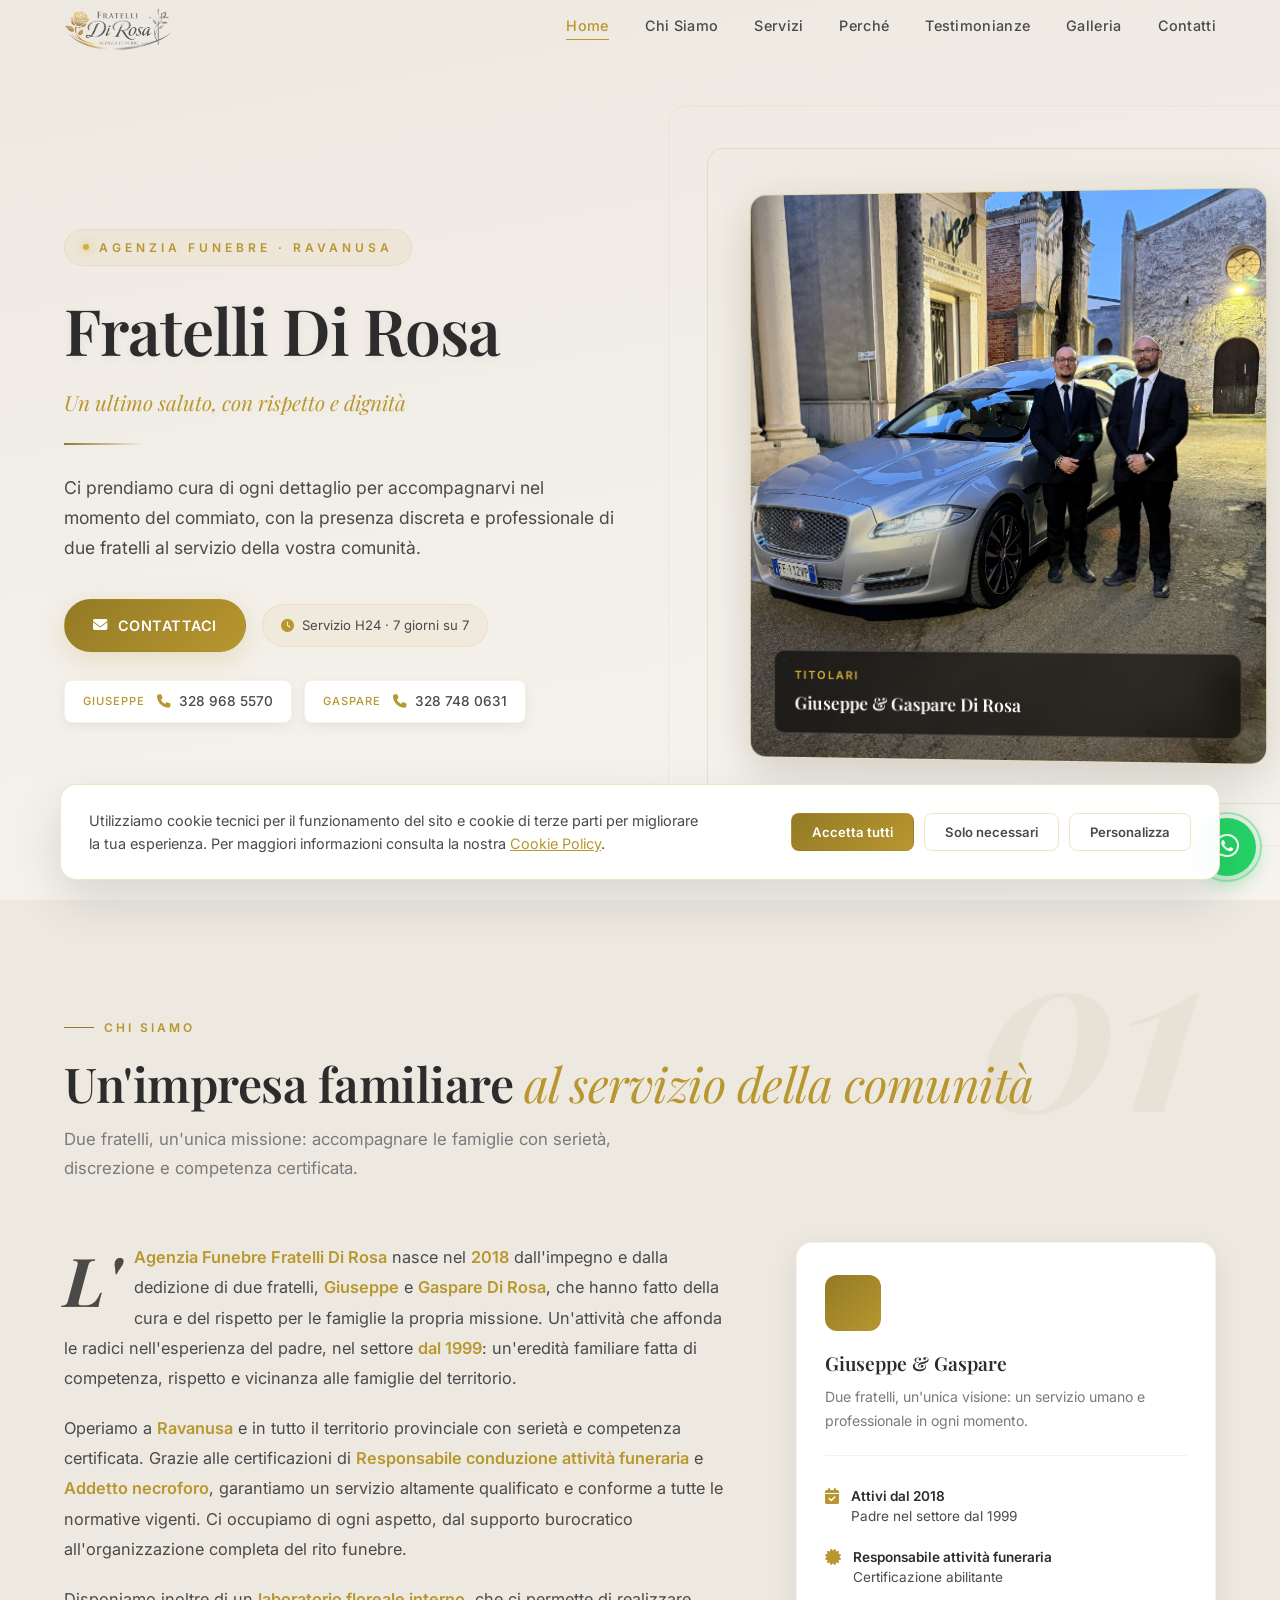
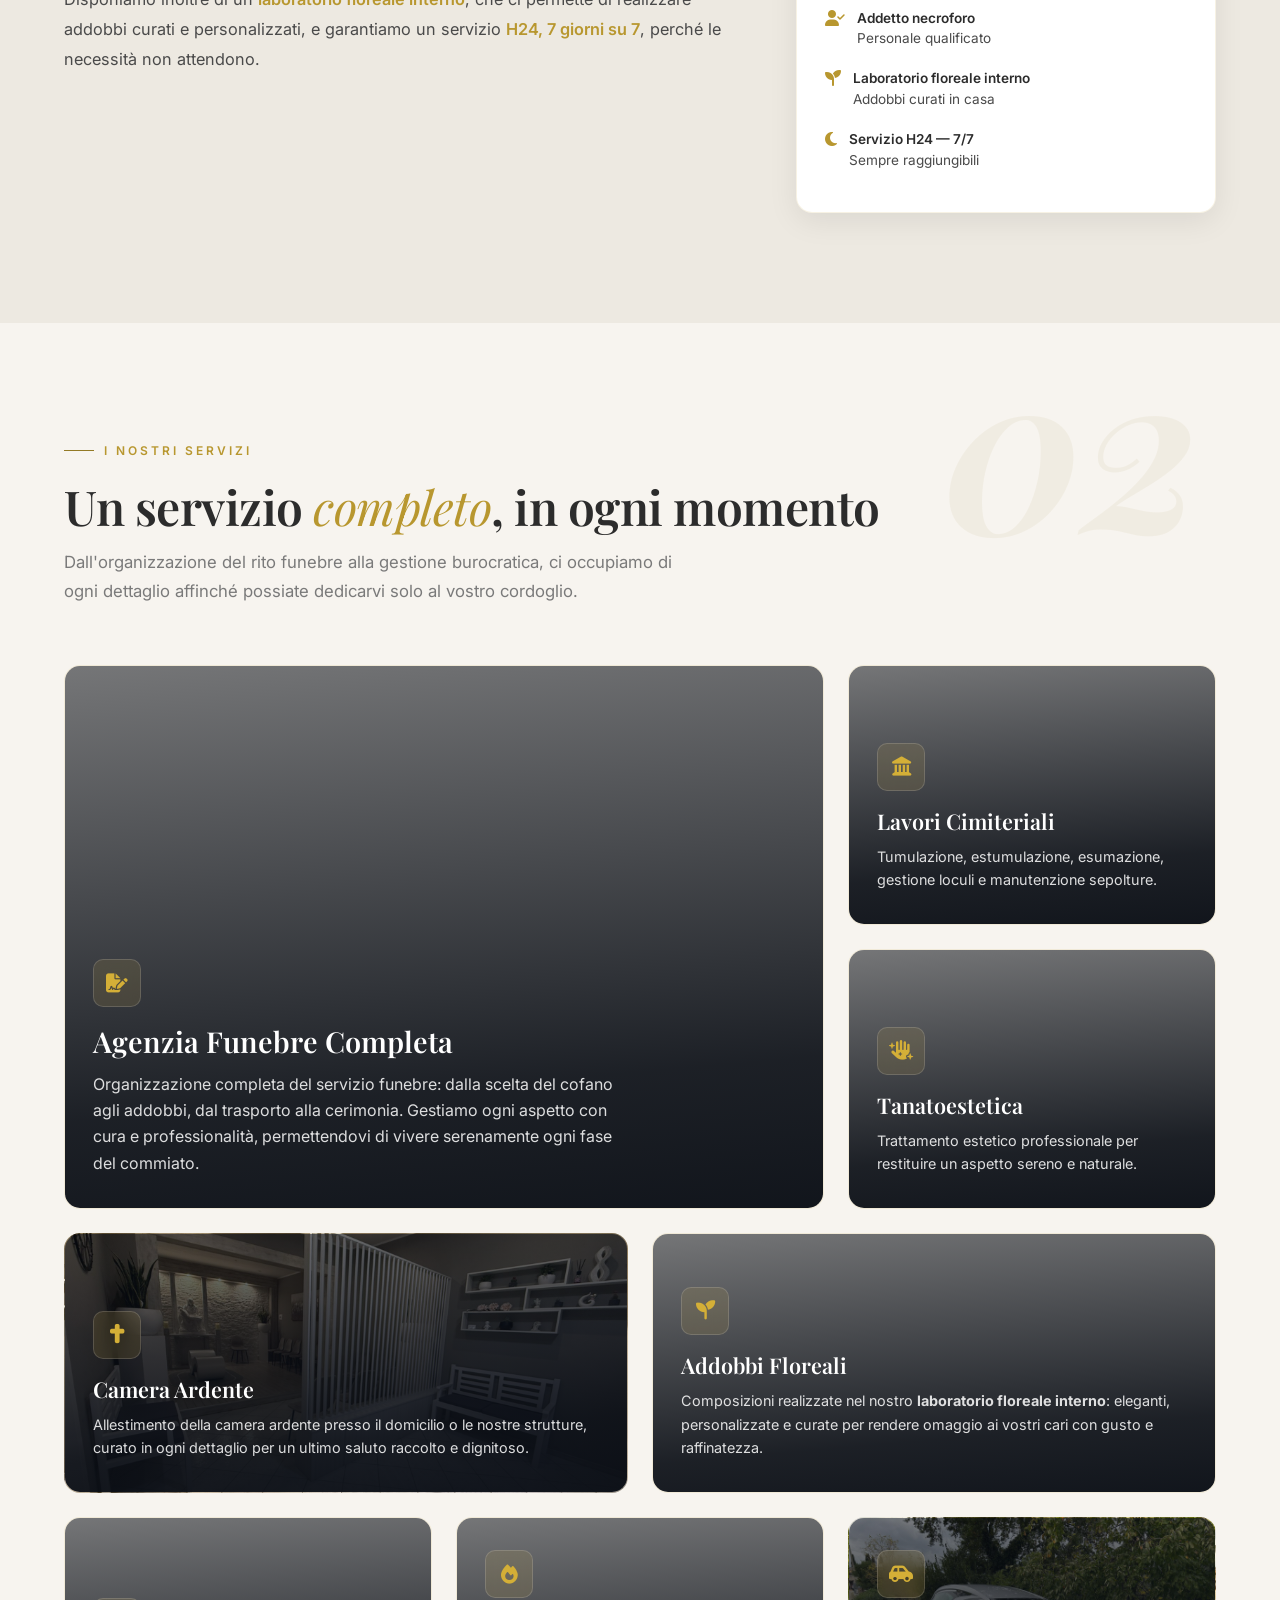
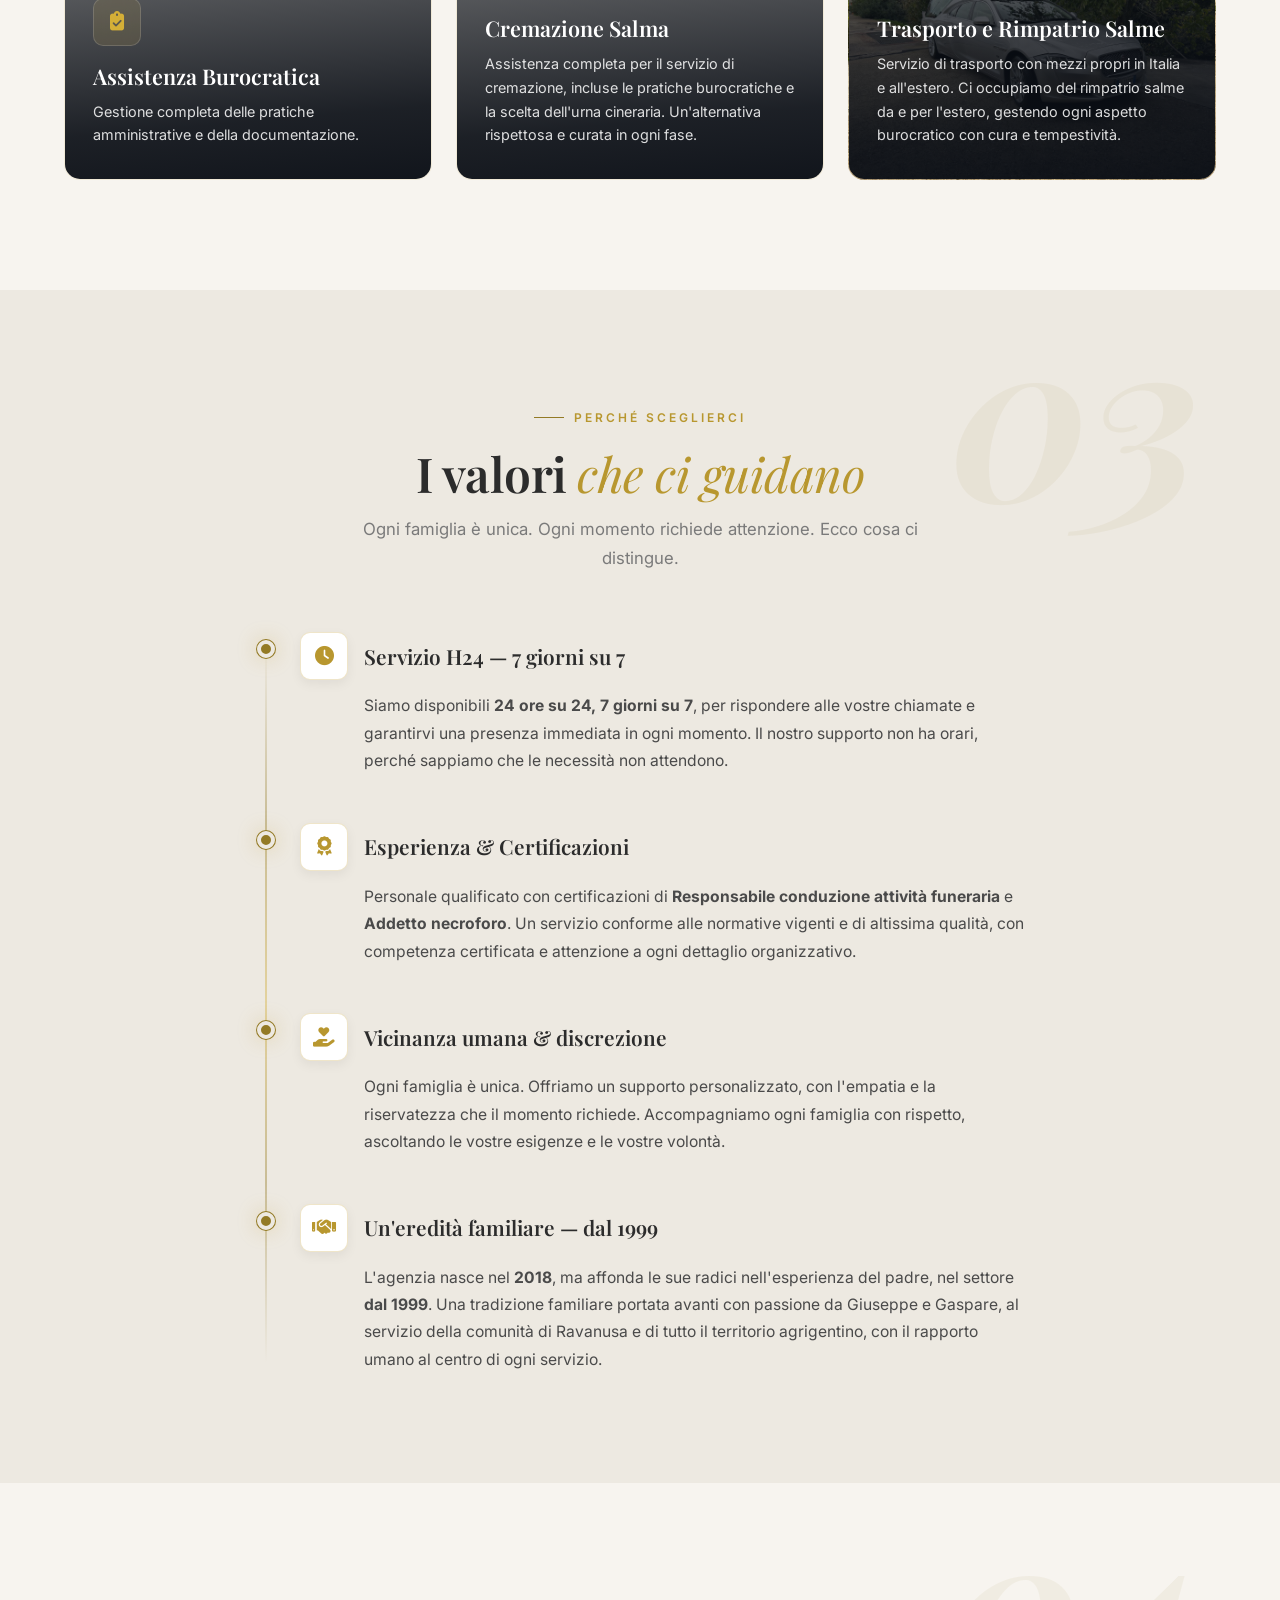
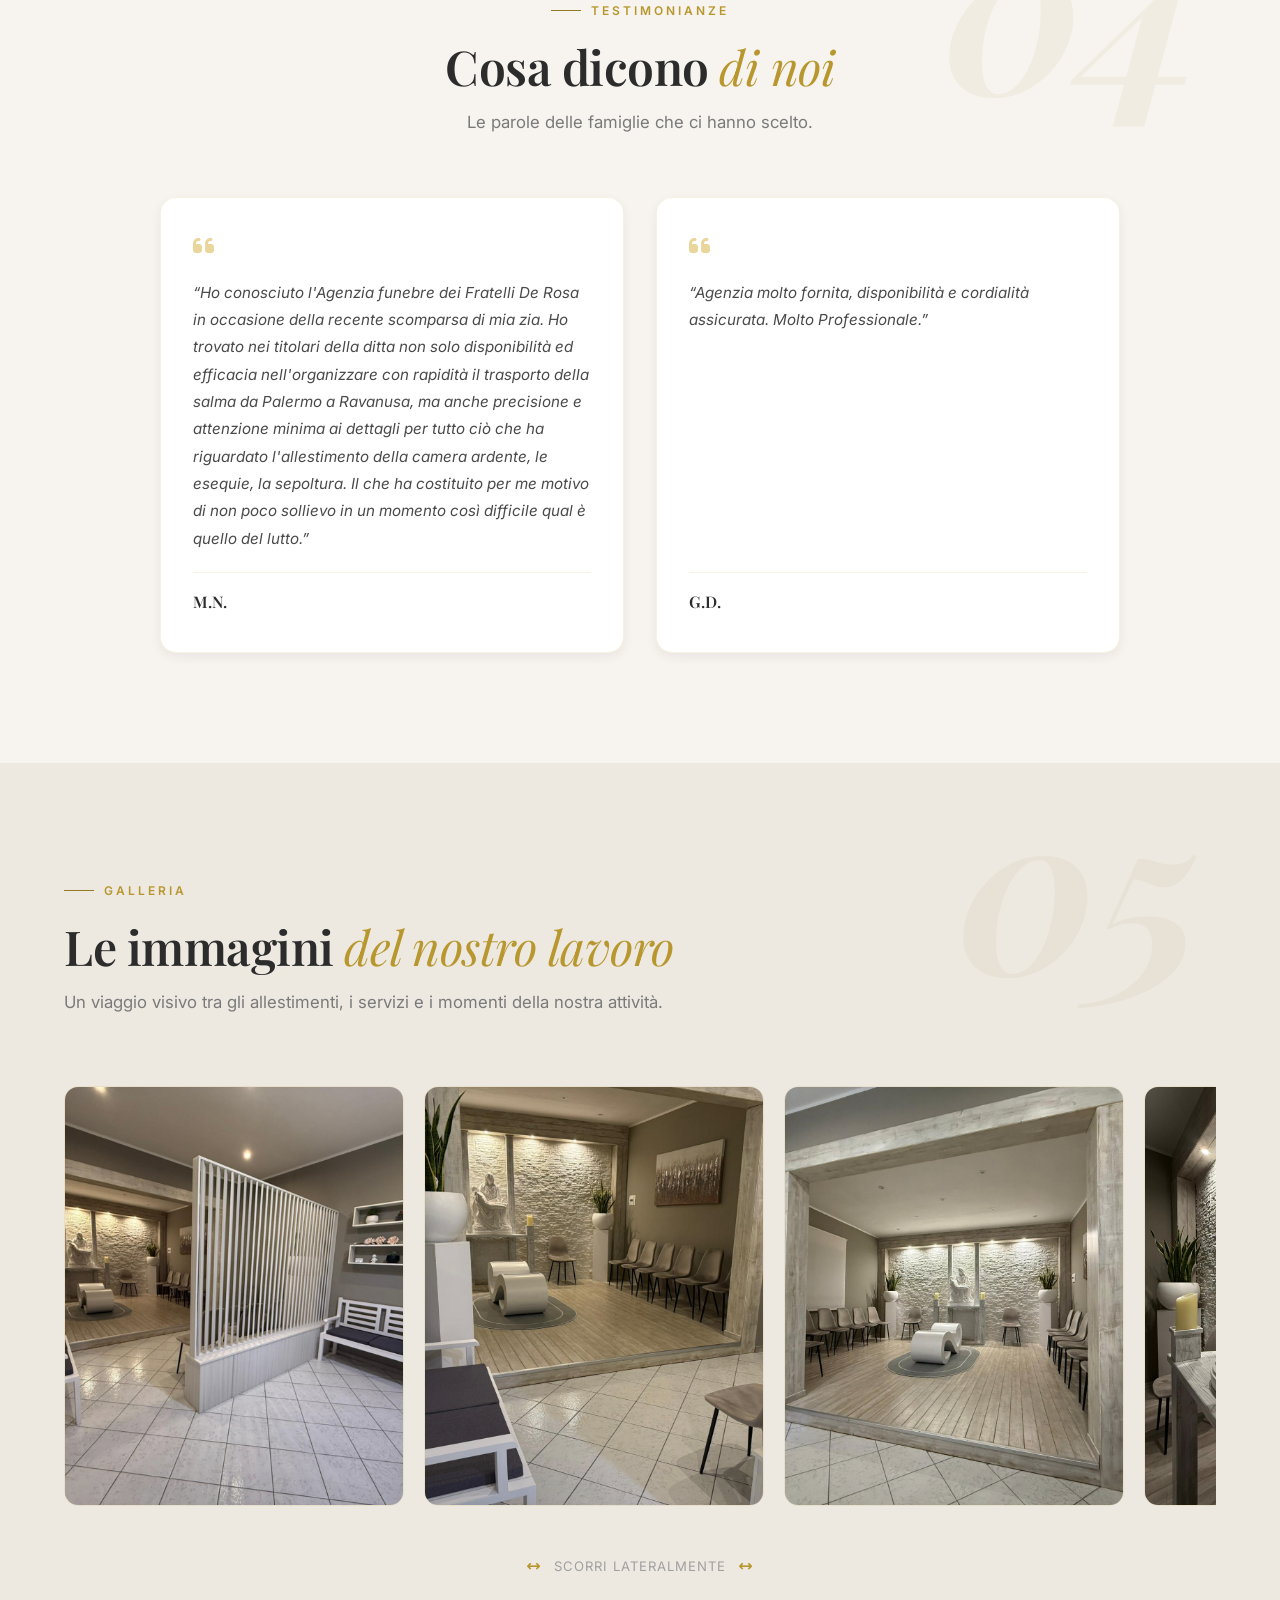
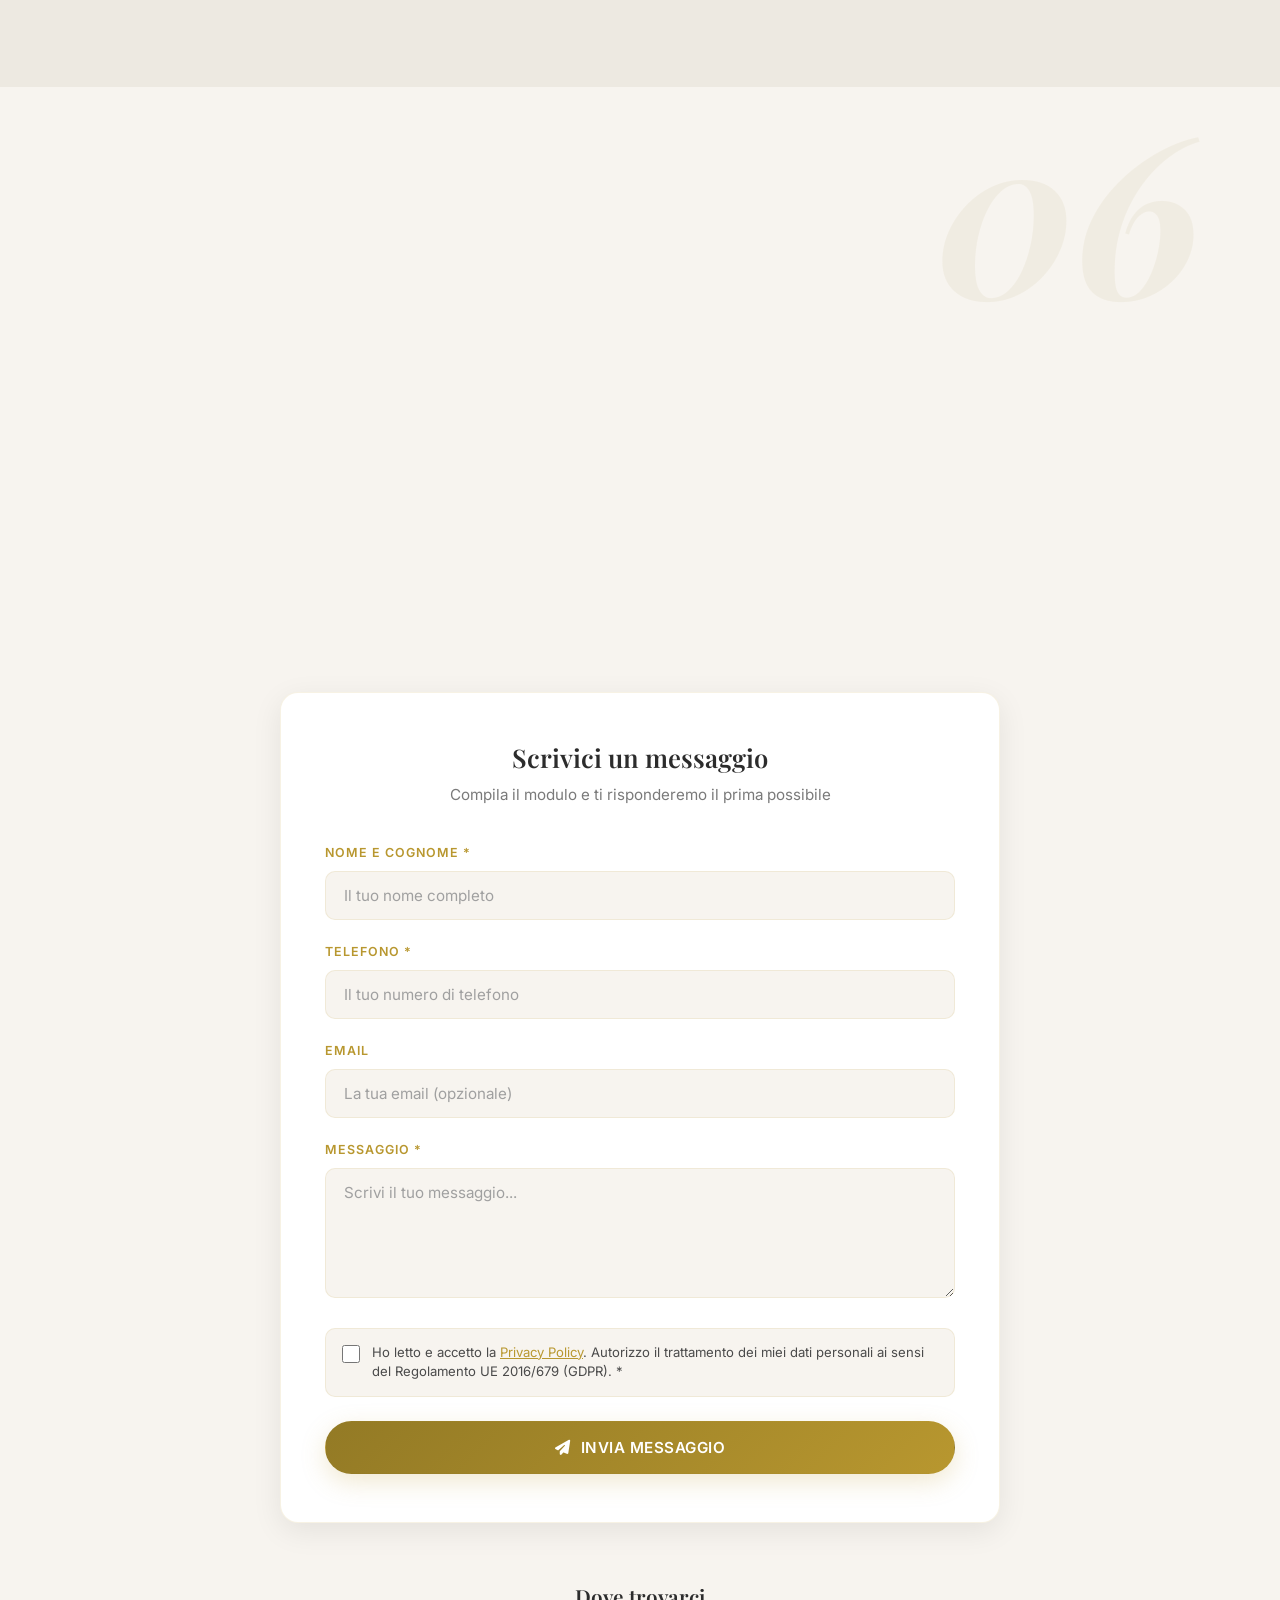
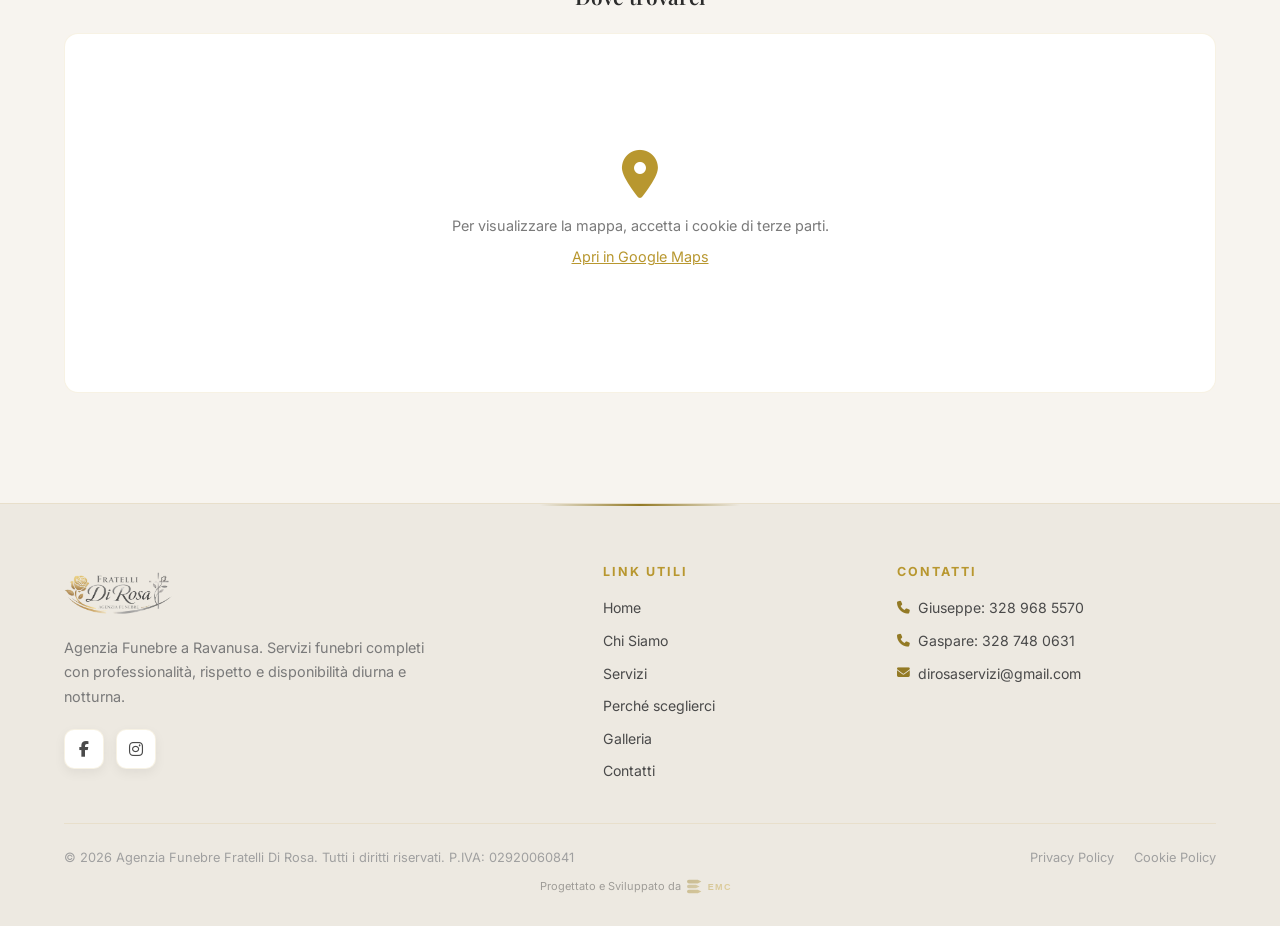
==== commit e7aa2a27: "Gallery: aggiunta immagine negozio con didascalia 'La nostra agenzia'" ====
--- a/index.html
+++ b/index.html
@@ -452,6 +452,9 @@
 					<div class="gallery-item">
                         <img src="images/rimpatriosalme/06.jpeg" alt="Servizio rimpatrio salme" loading="lazy">
                     </div>
+					<div class="gallery-item">
+                        <img src="images/negozio.jpg" alt="Fratelli Di Rosa - La nostra agenzia" loading="lazy">
+                    </div>
                     <div class="gallery-item">
                         <img src="images/s3.jpg" alt="Assistenza burocratica e pratiche funerarie" loading="lazy">
                     </div>
--- a/css/style.css
+++ b/css/style.css
@@ -138,6 +138,7 @@
     height: 44px;
     width: auto;
     display: block;
+    margin-top: 8px;
 }
 
 /* Fallback icon (legacy) */
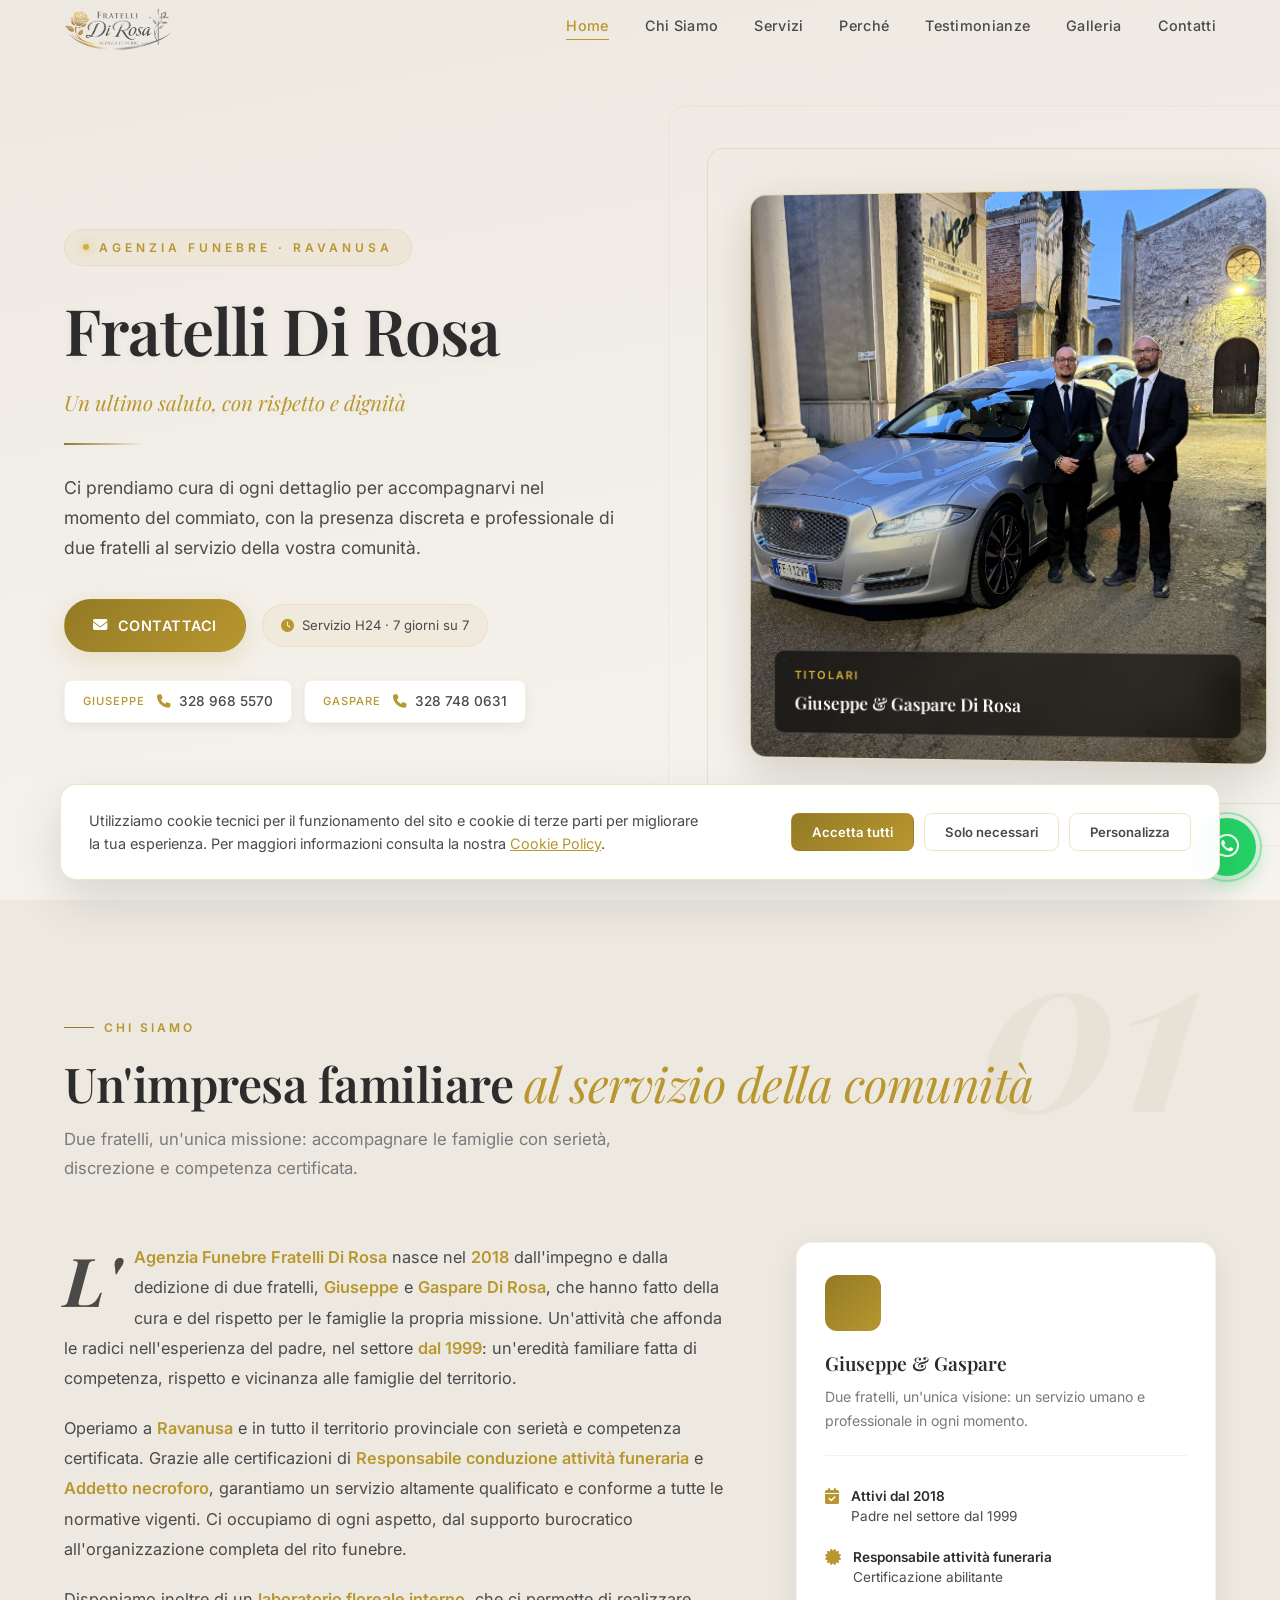
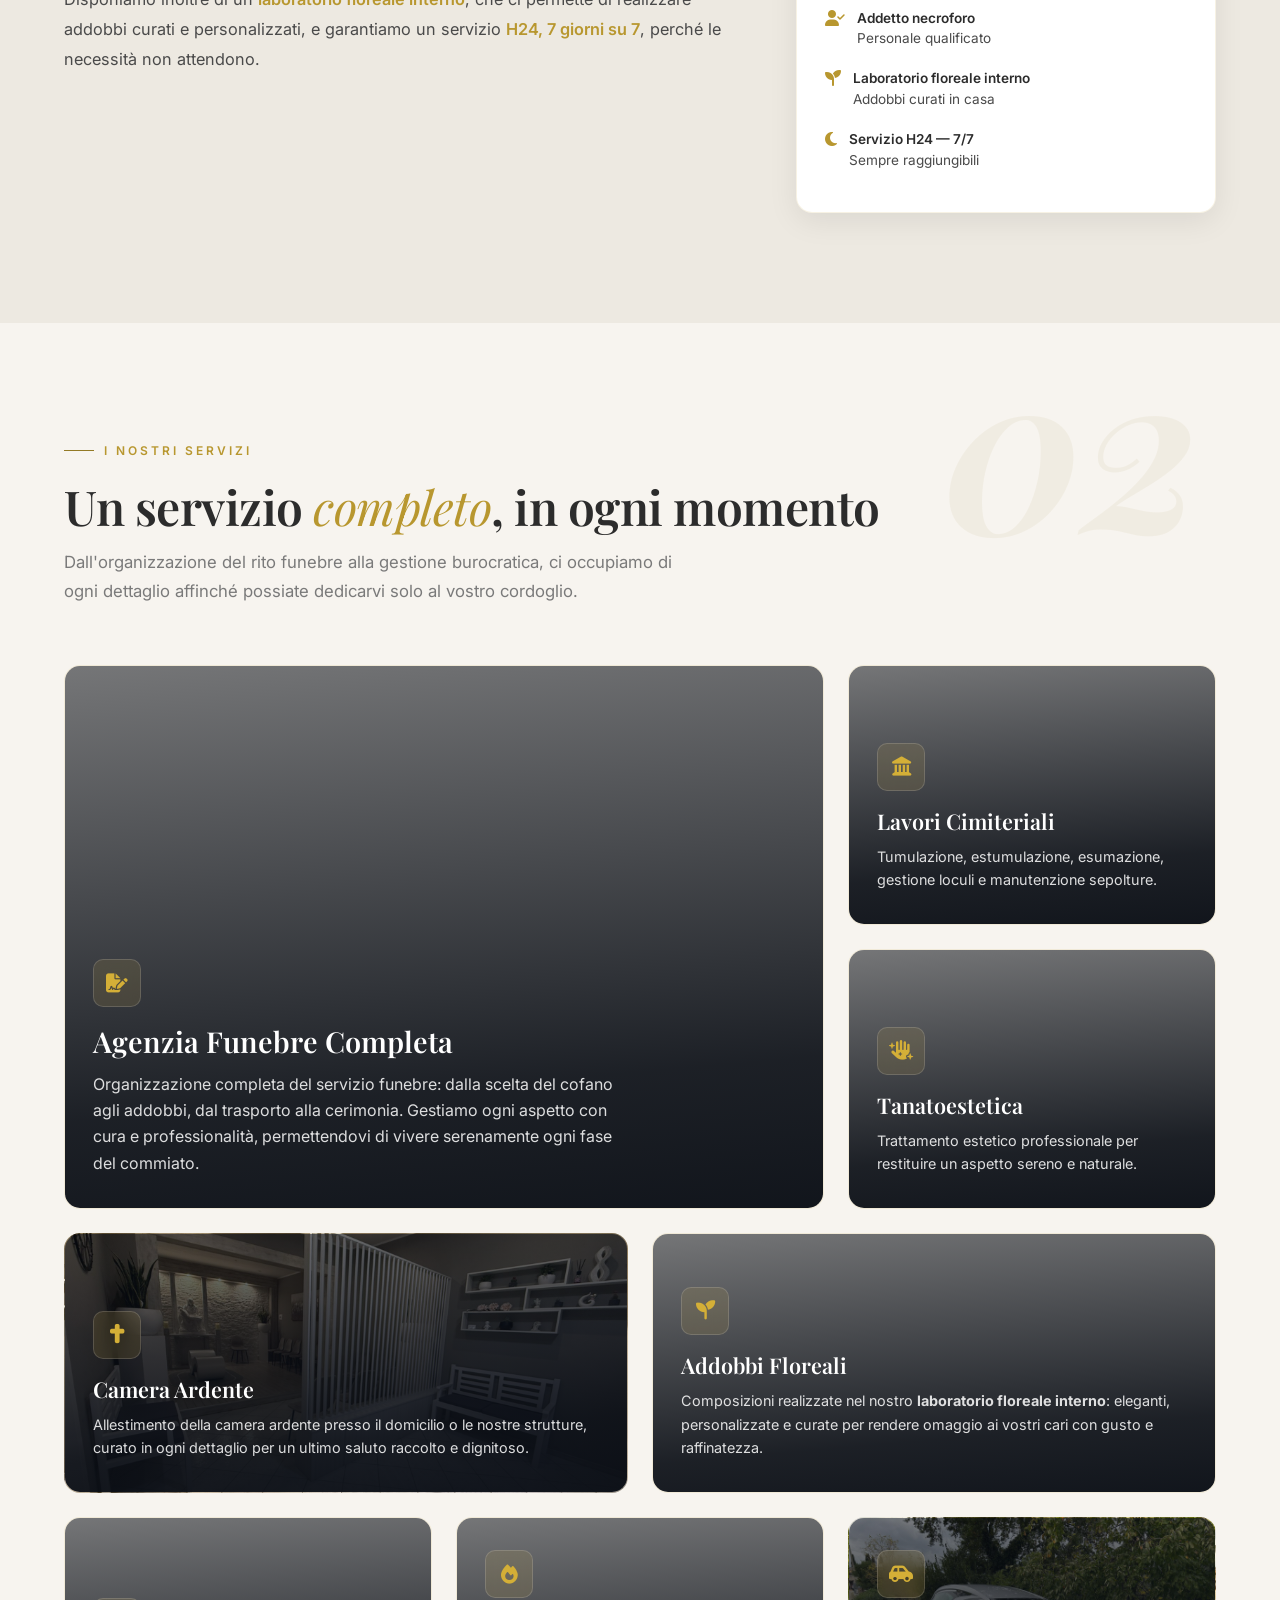
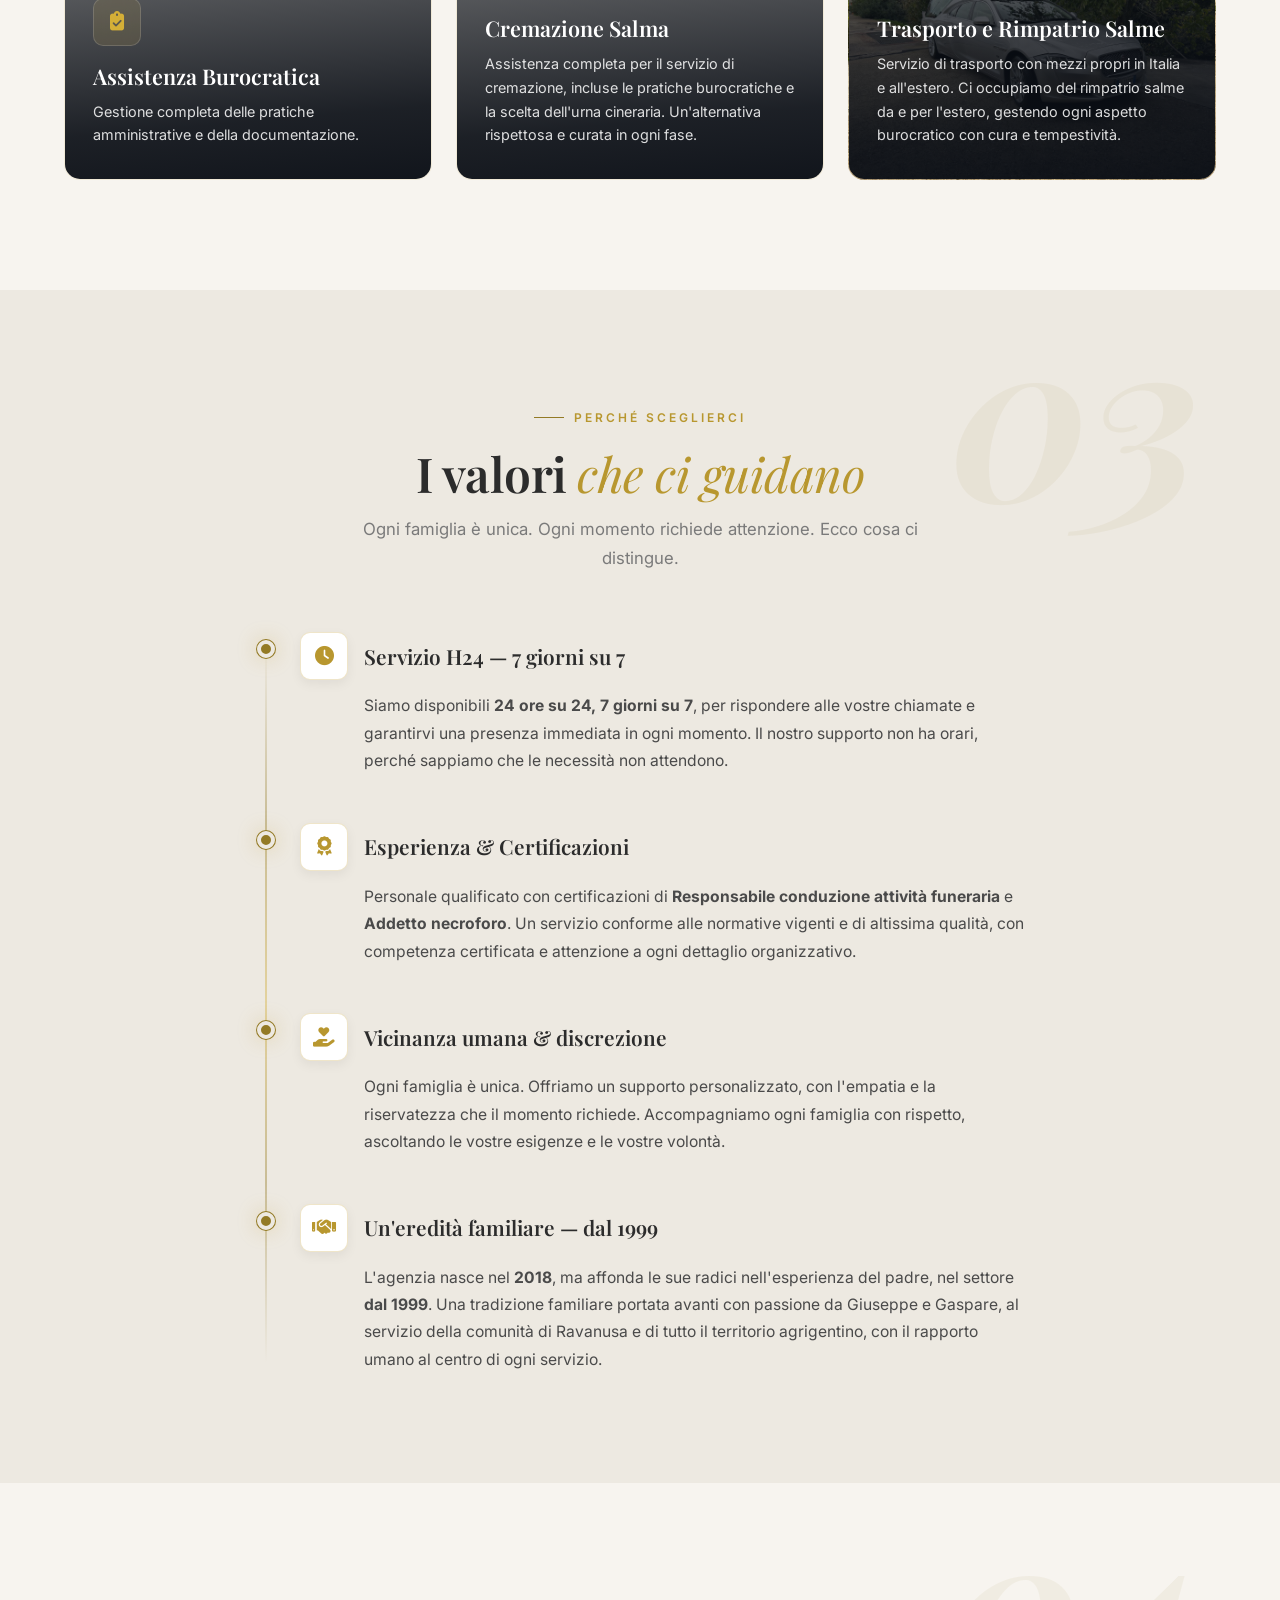
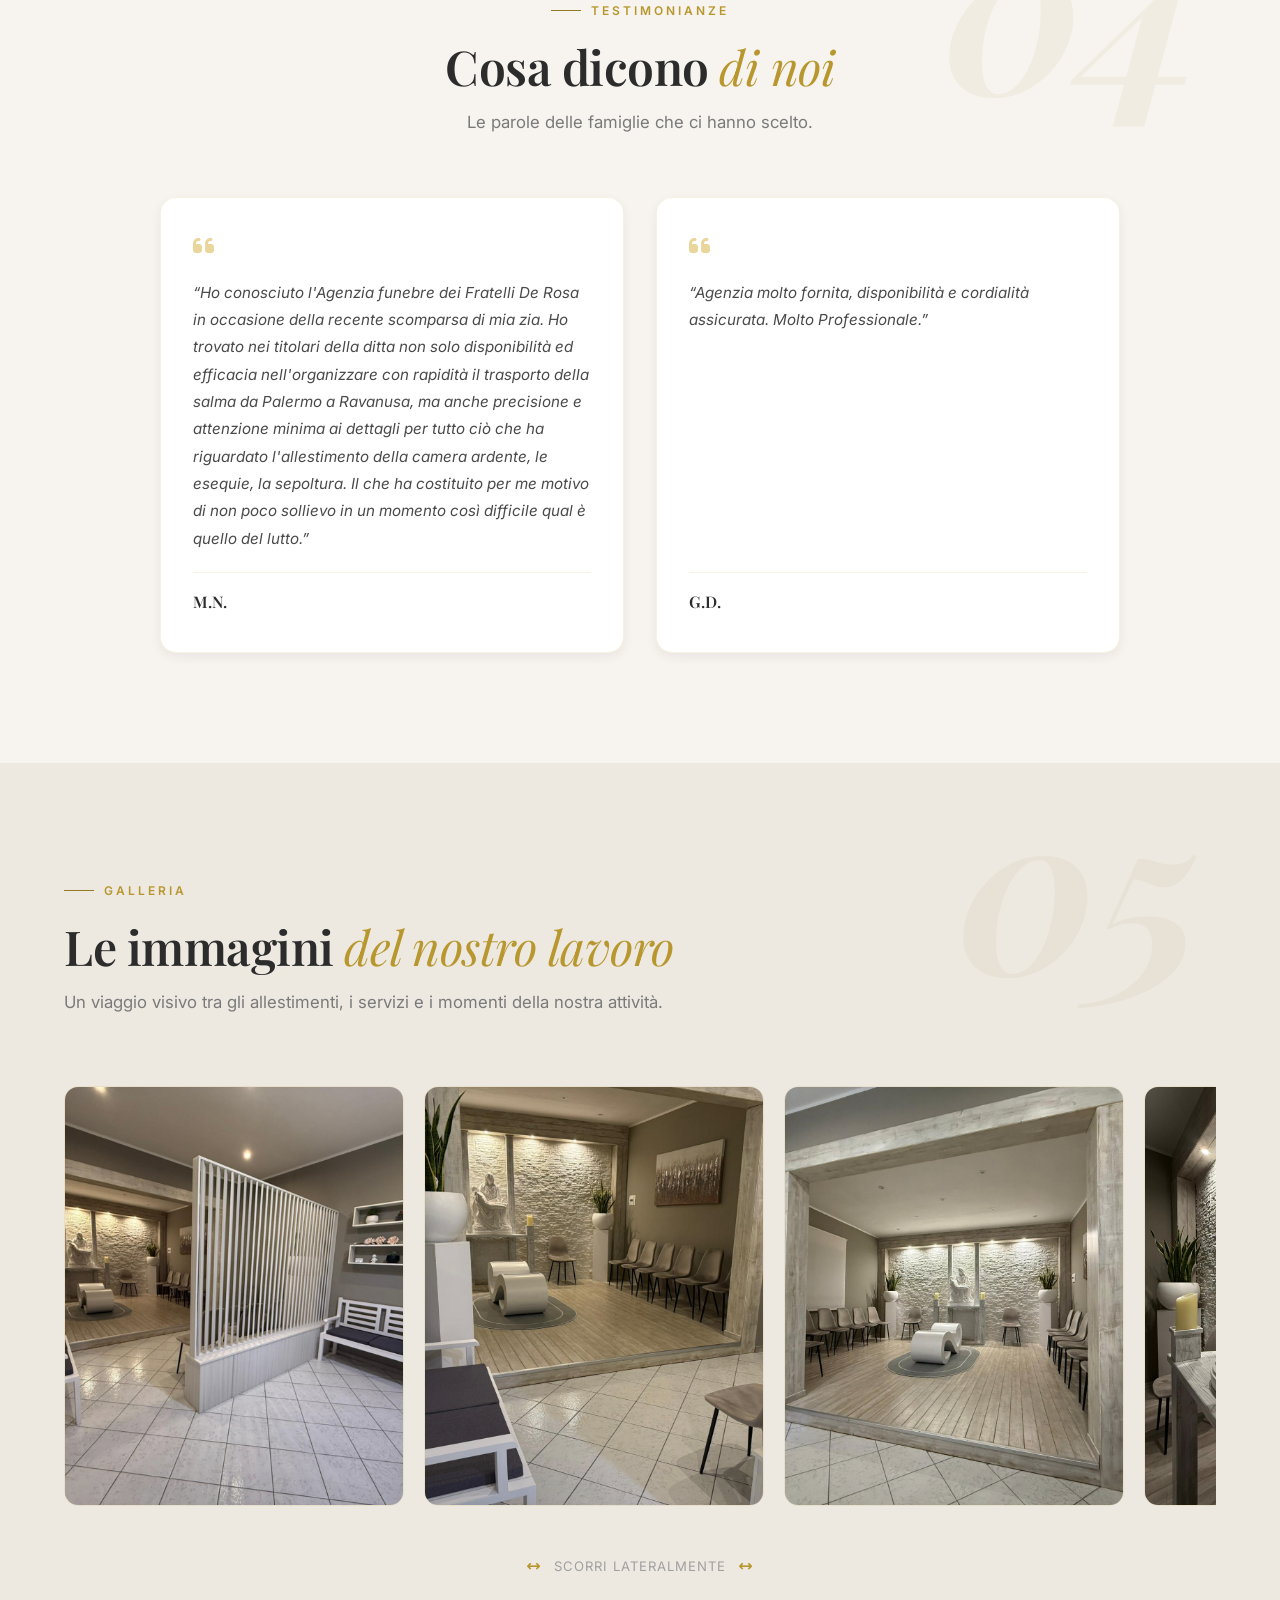
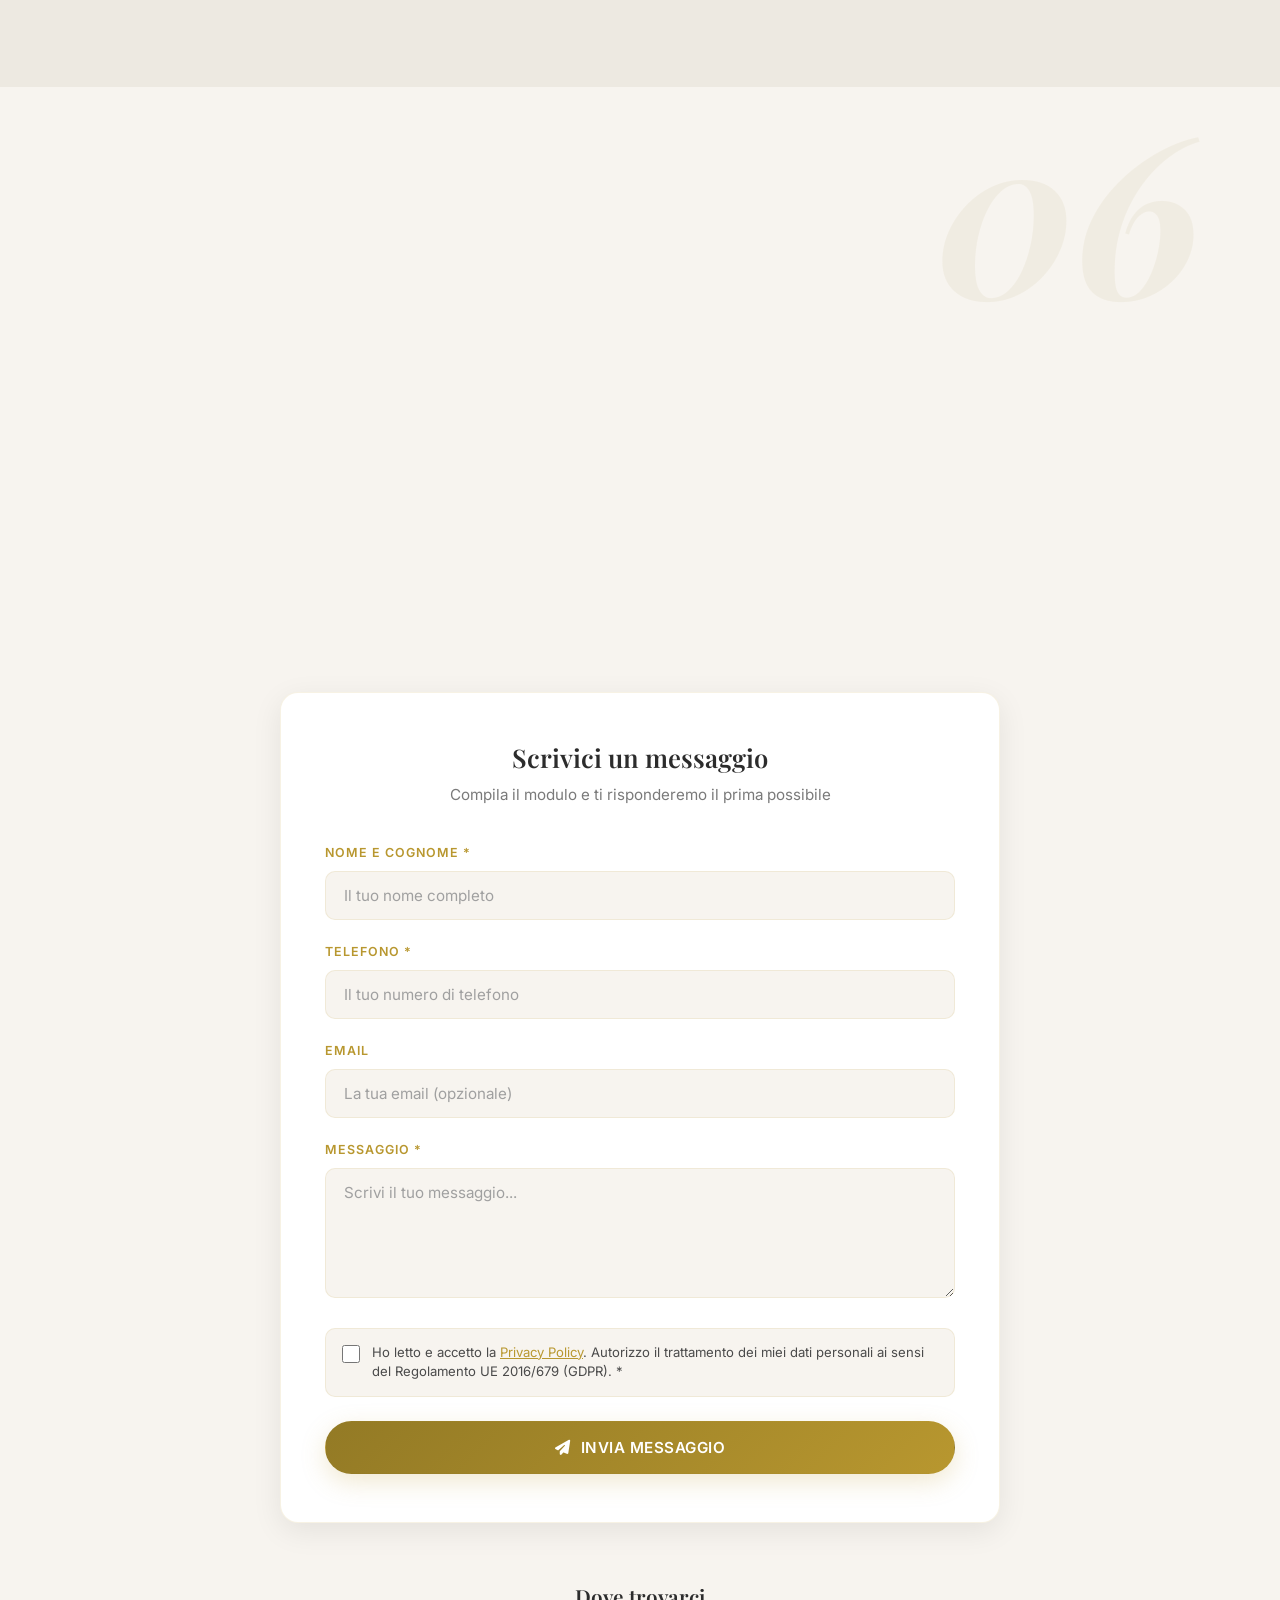
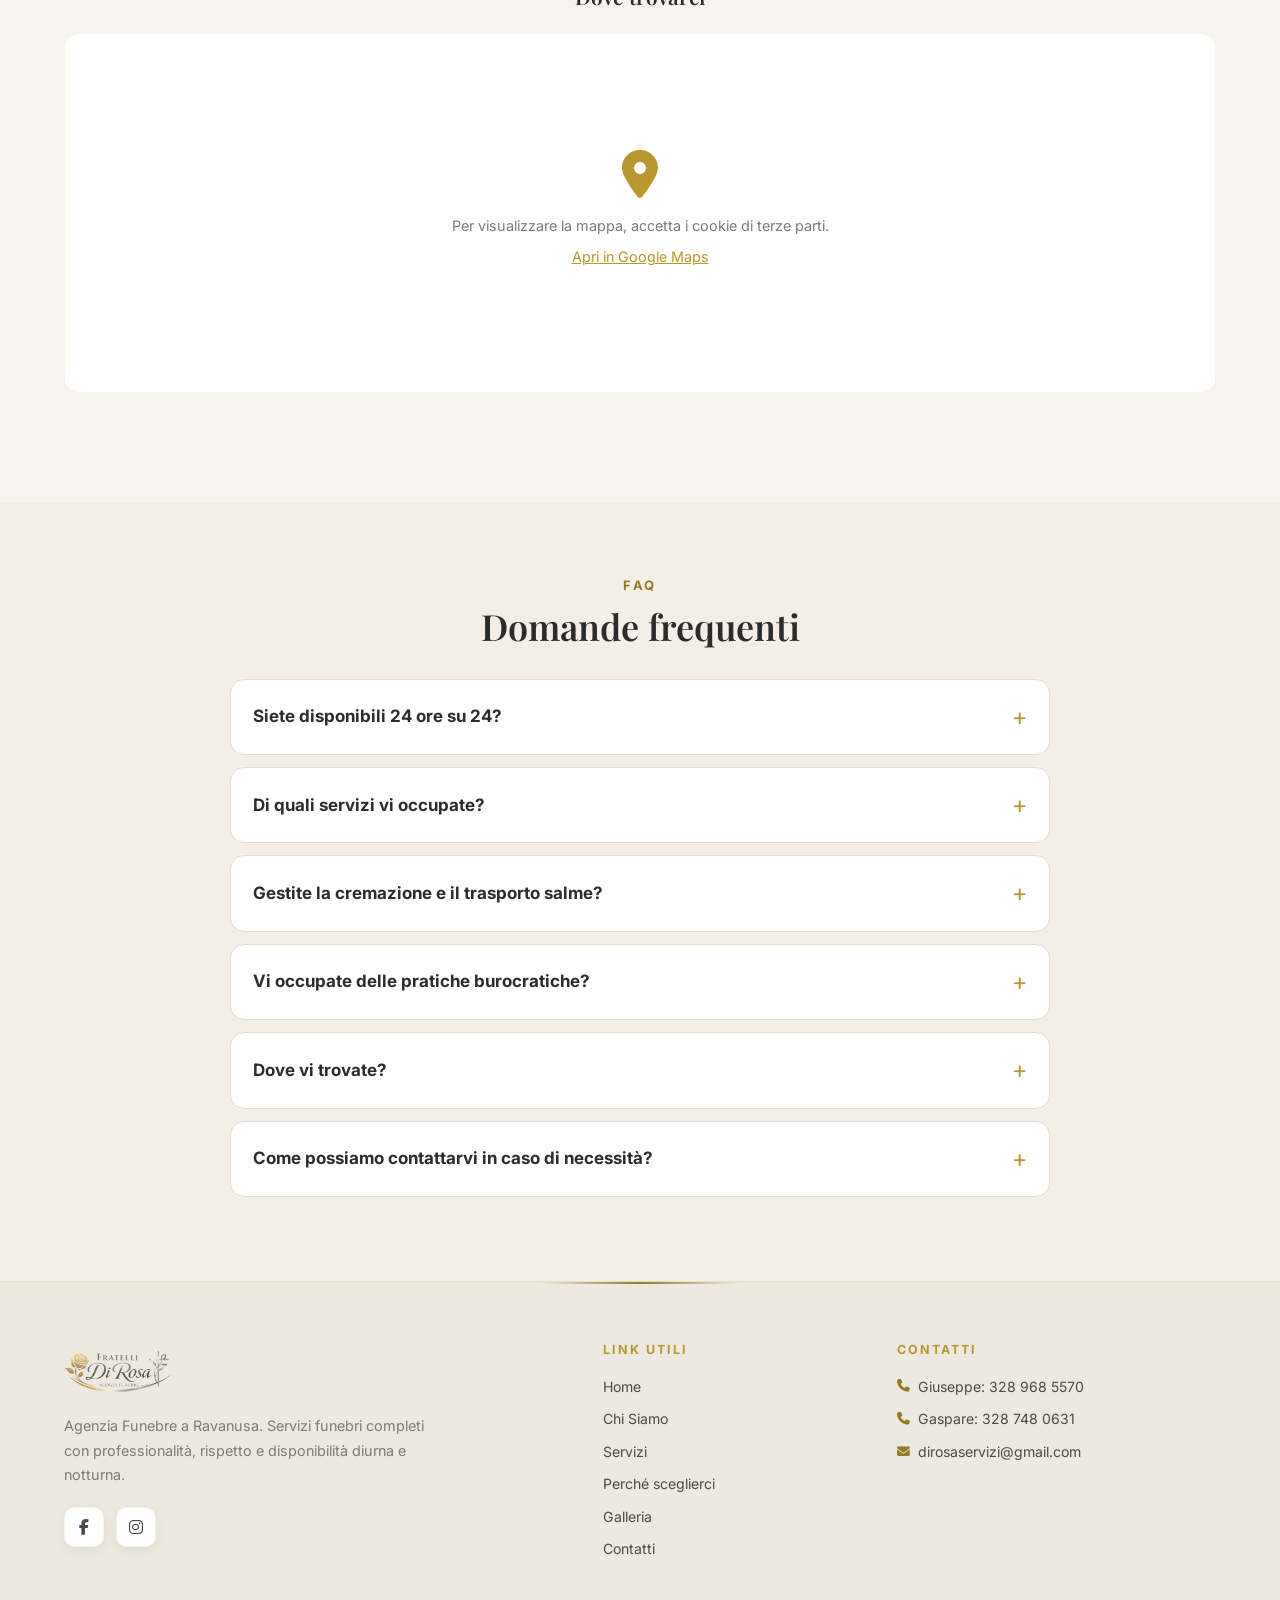
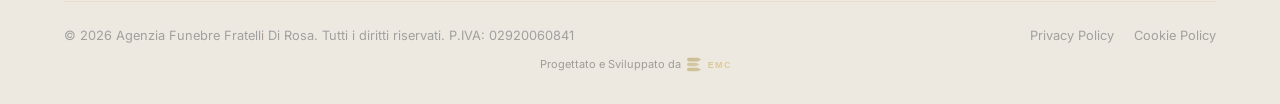
==== commit 66d60f23: "FAQ: sezione domande frequenti + schema FAQPage (SEO/AEO)" ====
--- a/index.html
+++ b/index.html
@@ -41,6 +41,7 @@
 
     <!-- Stylesheet -->
     <link rel="stylesheet" href="css/style.css">
+<script type="application/ld+json">{"@context":"https://schema.org","@type":"FAQPage","mainEntity":[{"@type":"Question","name":"Siete disponibili 24 ore su 24?","acceptedAnswer":{"@type":"Answer","text":"Sì, siamo reperibili 24 ore su 24, 7 giorni su 7, tutto l’anno. Potete contattarci in qualsiasi momento."}},{"@type":"Question","name":"Di quali servizi vi occupate?","acceptedAnswer":{"@type":"Answer","text":"Organizziamo funerali completi: trasporto e vestizione, camera ardente, allestimenti floreali, cremazione, fotoceramica e servizi cimiteriali."}},{"@type":"Question","name":"Gestite la cremazione e il trasporto salme?","acceptedAnswer":{"@type":"Answer","text":"Sì, ci occupiamo della cremazione e del trasporto salme nazionali e internazionali, seguendo ogni fase con cura e discrezione."}},{"@type":"Question","name":"Vi occupate delle pratiche burocratiche?","acceptedAnswer":{"@type":"Answer","text":"Sì, gestiamo tutte le pratiche e i documenti necessari, sollevando la famiglia da ogni incombenza in un momento delicato."}},{"@type":"Question","name":"Dove vi trovate?","acceptedAnswer":{"@type":"Answer","text":"A Ravanusa (AG). Operiamo a Ravanusa e nei comuni limitrofi."}},{"@type":"Question","name":"Come possiamo contattarvi in caso di necessità?","acceptedAnswer":{"@type":"Answer","text":"Contattateci in qualsiasi momento, giorno e notte: vi assistiamo con rispetto, discrezione e umanità."}}]}</script>
 </head>
 <body>
 
@@ -595,7 +596,37 @@
     </section>
 
     <!-- ========== FOOTER ========== -->
-    <footer class="footer">
+    
+<!-- FAQ (EMC) -->
+<section class="emcfaq-sec" id="faq">
+  <div class="emcfaq-wrap">
+    <p class="emcfaq-eye">FAQ</p>
+    <h2 class="emcfaq-title">Domande frequenti</h2>
+    <div class="emcfaq-list">
+      <details><summary>Siete disponibili 24 ore su 24?</summary><p>Sì, siamo reperibili 24 ore su 24, 7 giorni su 7, tutto l’anno. Potete contattarci in qualsiasi momento.</p></details>
+      <details><summary>Di quali servizi vi occupate?</summary><p>Organizziamo funerali completi: trasporto e vestizione, camera ardente, allestimenti floreali, cremazione, fotoceramica e servizi cimiteriali.</p></details>
+      <details><summary>Gestite la cremazione e il trasporto salme?</summary><p>Sì, ci occupiamo della cremazione e del trasporto salme nazionali e internazionali, seguendo ogni fase con cura e discrezione.</p></details>
+      <details><summary>Vi occupate delle pratiche burocratiche?</summary><p>Sì, gestiamo tutte le pratiche e i documenti necessari, sollevando la famiglia da ogni incombenza in un momento delicato.</p></details>
+      <details><summary>Dove vi trovate?</summary><p>A Ravanusa (AG). Operiamo a Ravanusa e nei comuni limitrofi.</p></details>
+      <details><summary>Come possiamo contattarvi in caso di necessità?</summary><p>Contattateci in qualsiasi momento, giorno e notte: vi assistiamo con rispetto, discrezione e umanità.</p></details>
+    </div>
+  </div>
+</section>
+<style>
+.emcfaq-sec{background:#f3efe6;padding:72px 20px;font-family:'Inter',sans-serif}
+.emcfaq-wrap{max-width:820px;margin:0 auto}
+.emcfaq-eye{text-align:center;text-transform:uppercase;letter-spacing:.2em;font-size:13px;font-weight:700;color:#937a25;margin:0 0 8px}
+.emcfaq-title{text-align:center;font-family:'Playfair Display',Georgia,serif;font-size:36px;color:#2c2c2c;margin:0 0 30px}
+.emcfaq-list details{background:#ffffff;border:1px solid #e4ddcc;border-radius:14px;margin-bottom:12px;padding:0 22px}
+.emcfaq-list summary{cursor:pointer;list-style:none;padding:18px 0;font-weight:700;color:#2c2c2c;display:flex;justify-content:space-between;gap:14px;align-items:center;font-size:17px}
+.emcfaq-list summary::-webkit-details-marker{display:none}
+.emcfaq-list summary::after{content:"+";font-size:24px;font-weight:400;color:#b8972f;transition:.2s;flex-shrink:0}
+.emcfaq-list details[open] summary::after{transform:rotate(45deg)}
+.emcfaq-list details p{padding:0 0 18px;margin:0;color:#5f5a50;line-height:1.65}
+@media(max-width:600px){.emcfaq-title{font-size:27px}}
+</style>
+
+<footer class="footer">
         <div class="container">
             <div class="footer-content">
                 <div class="footer-brand">
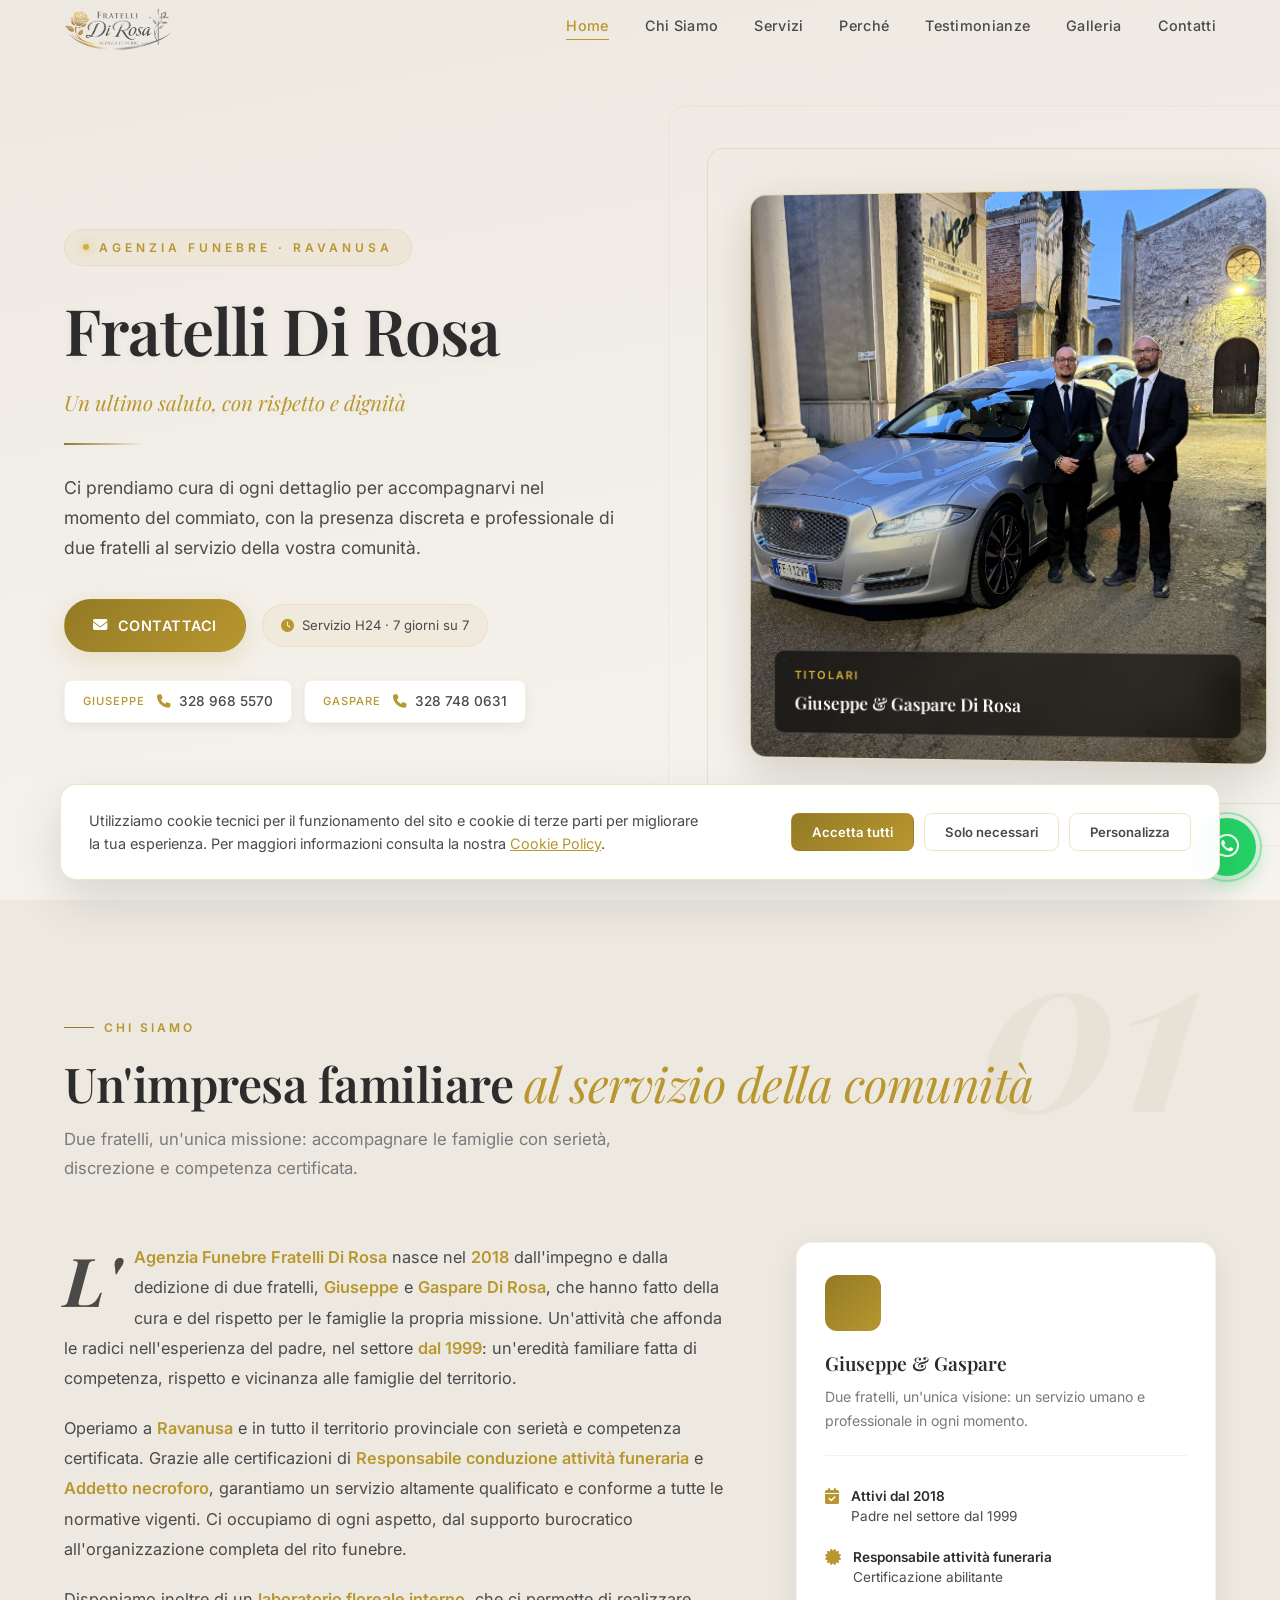
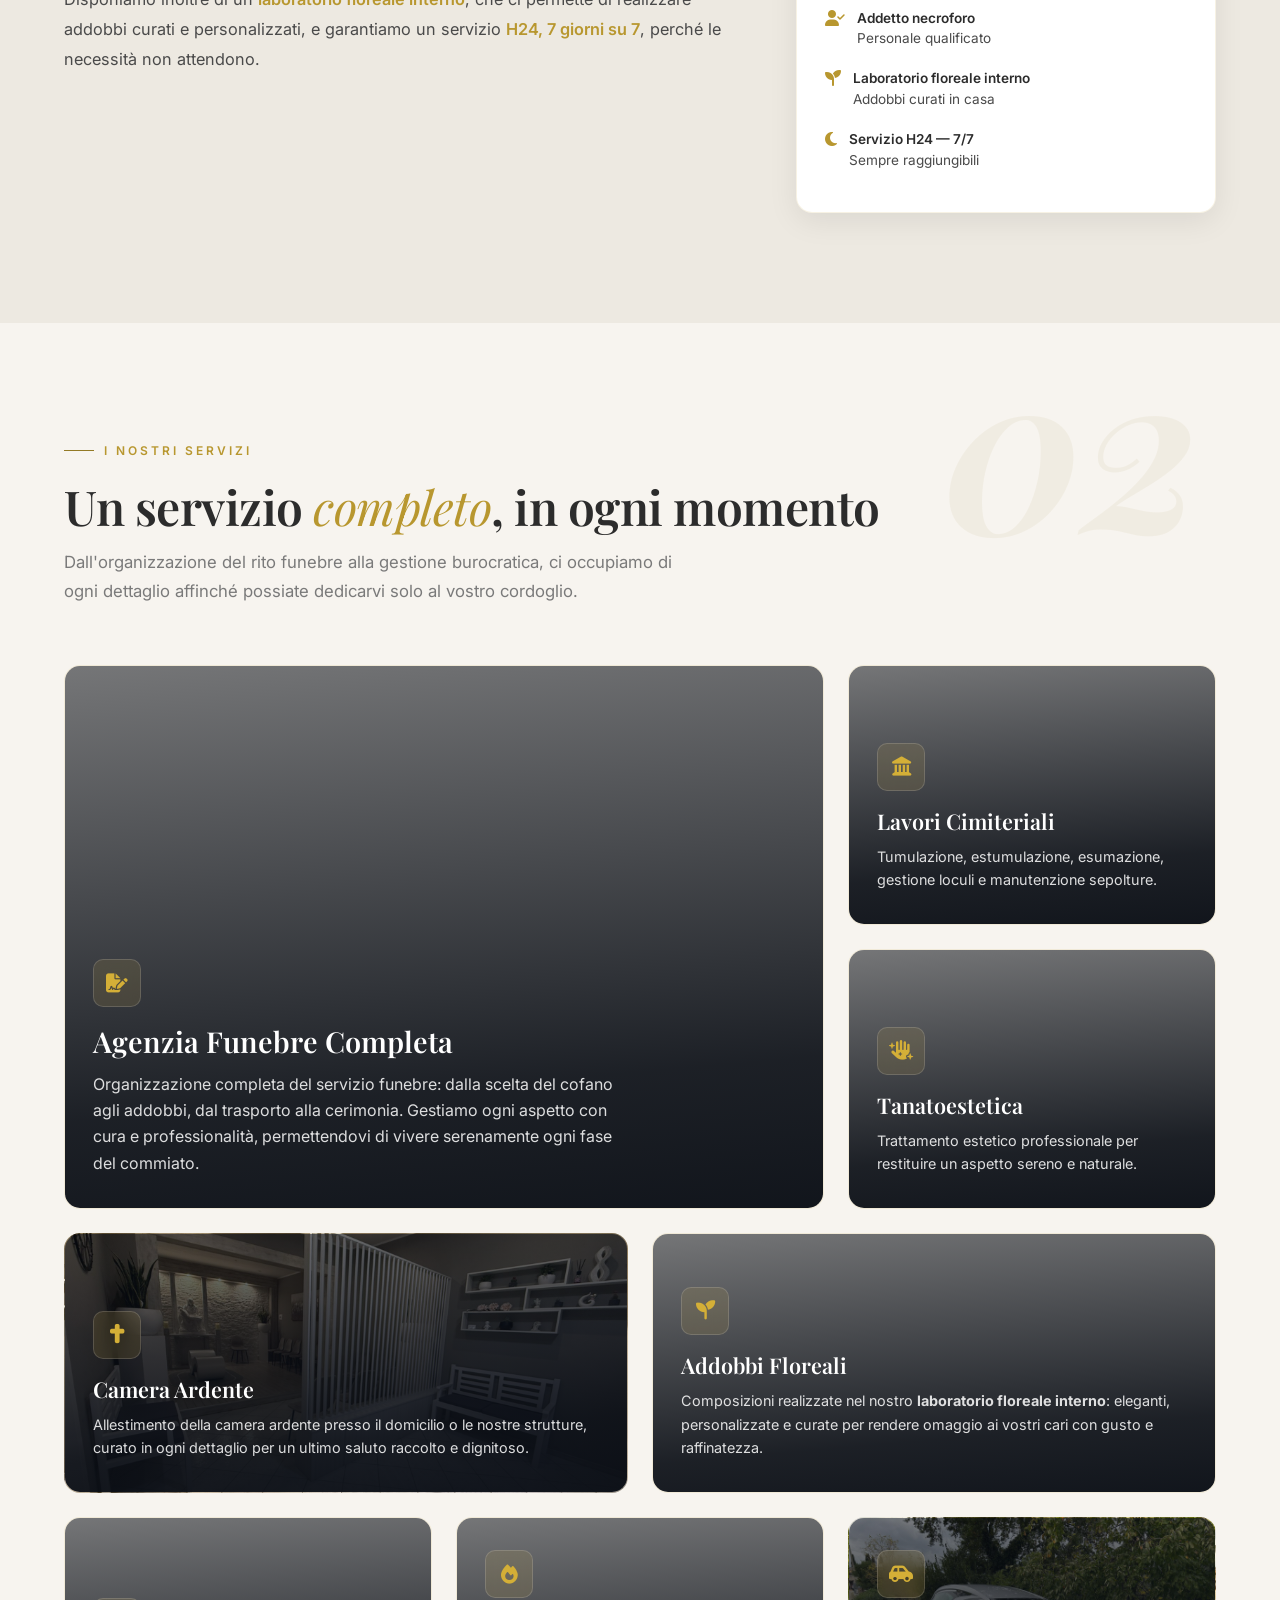
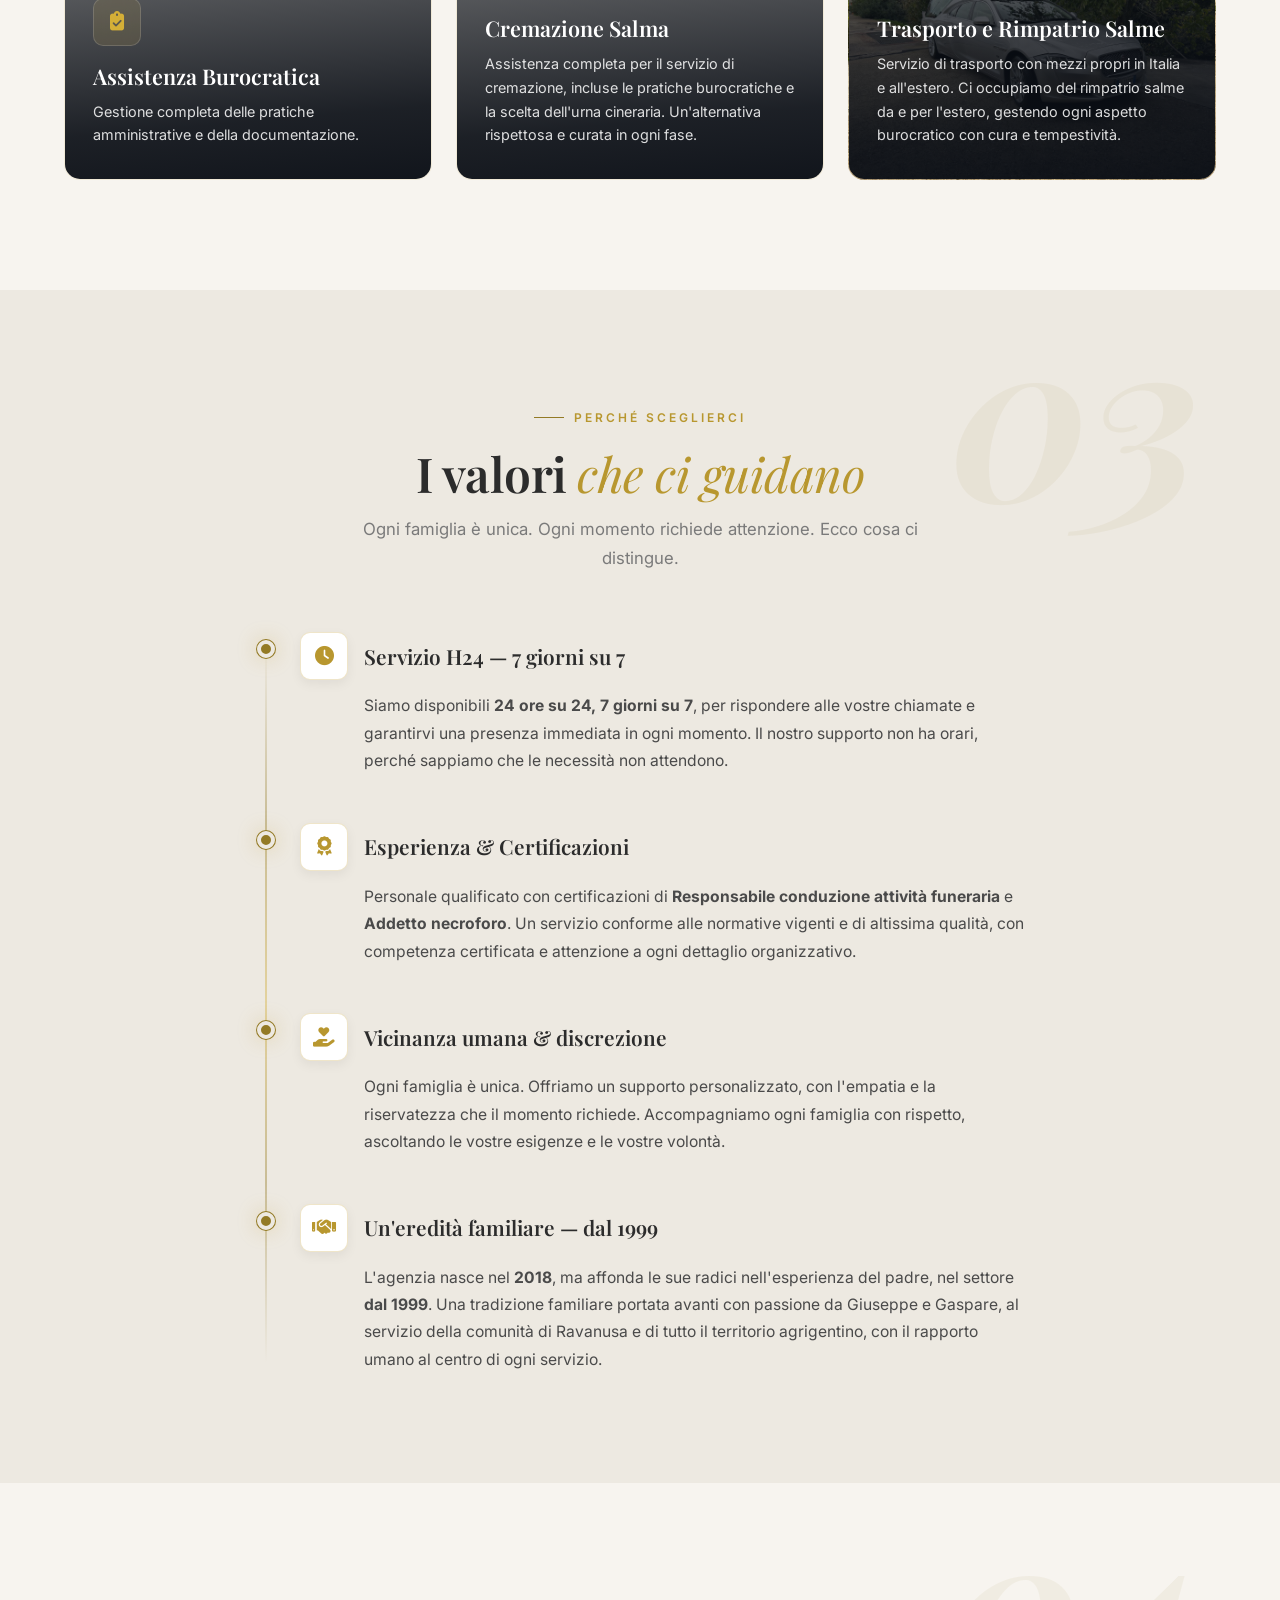
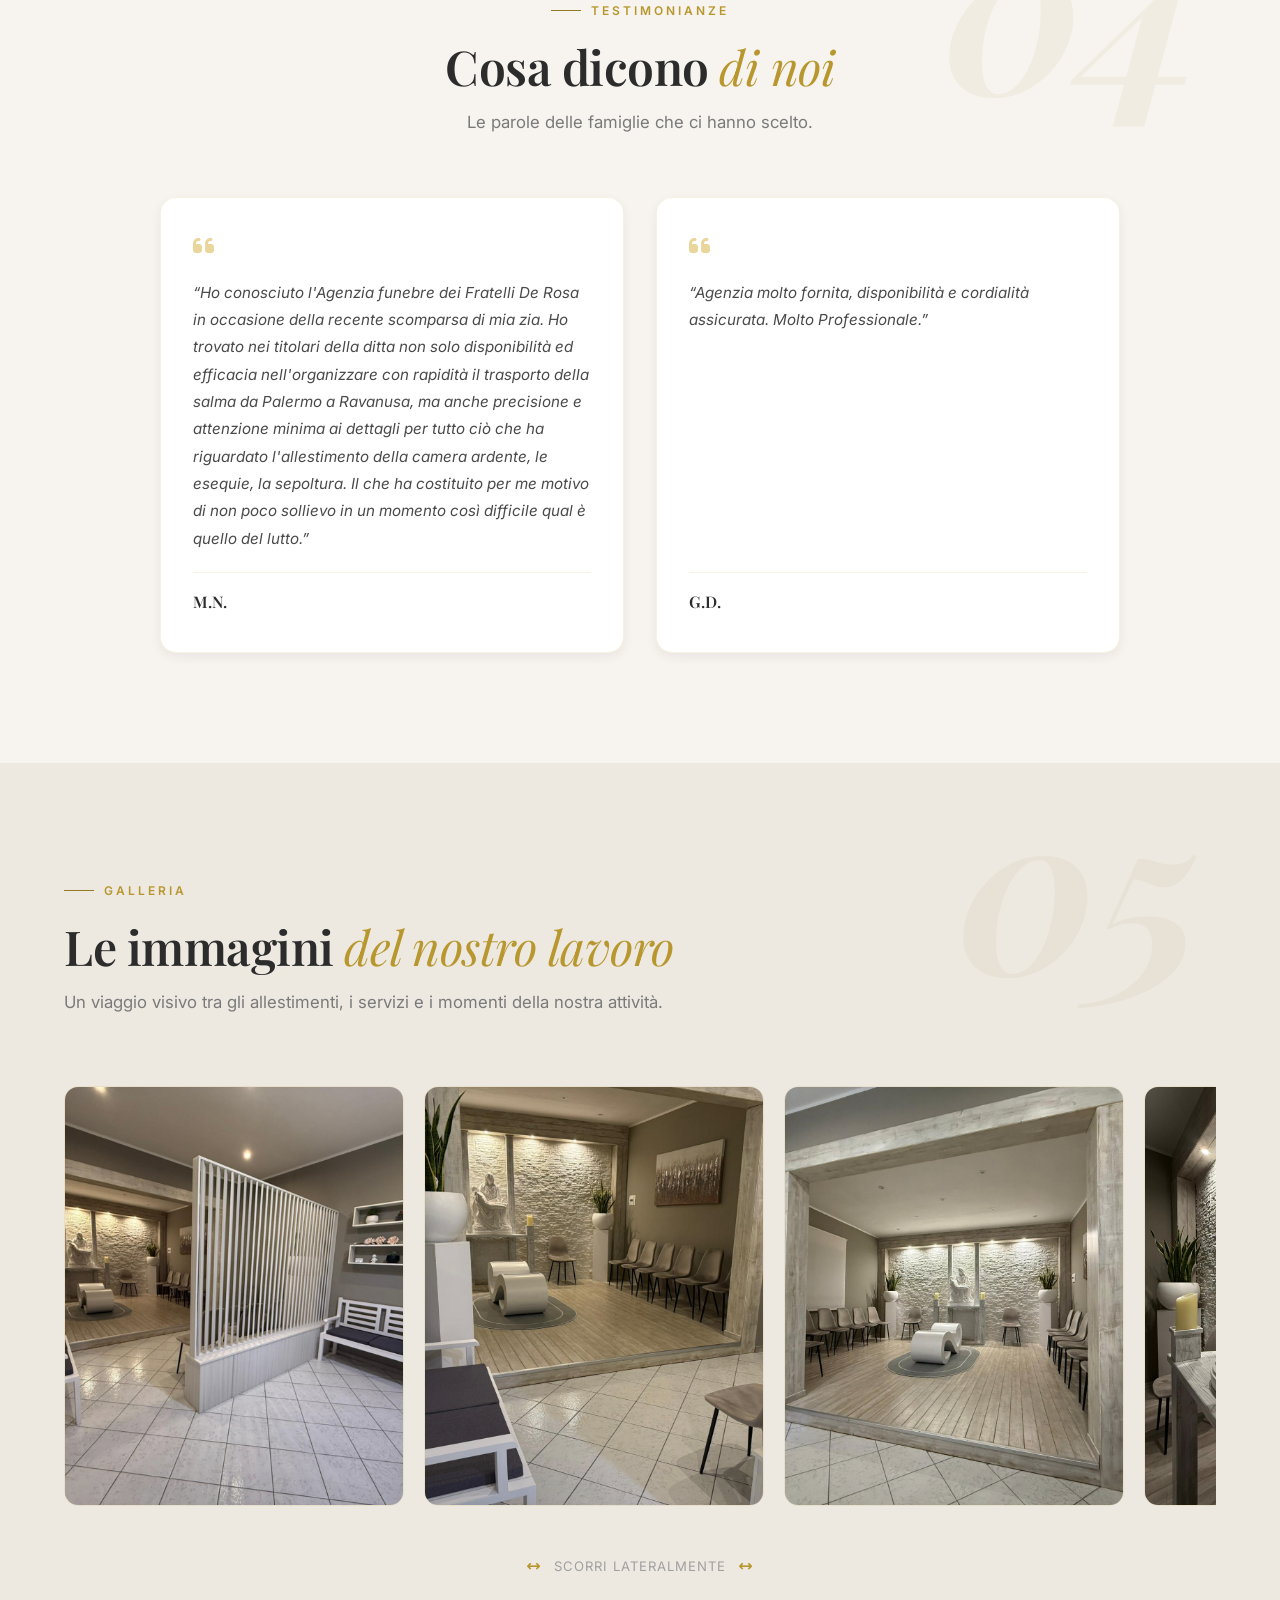
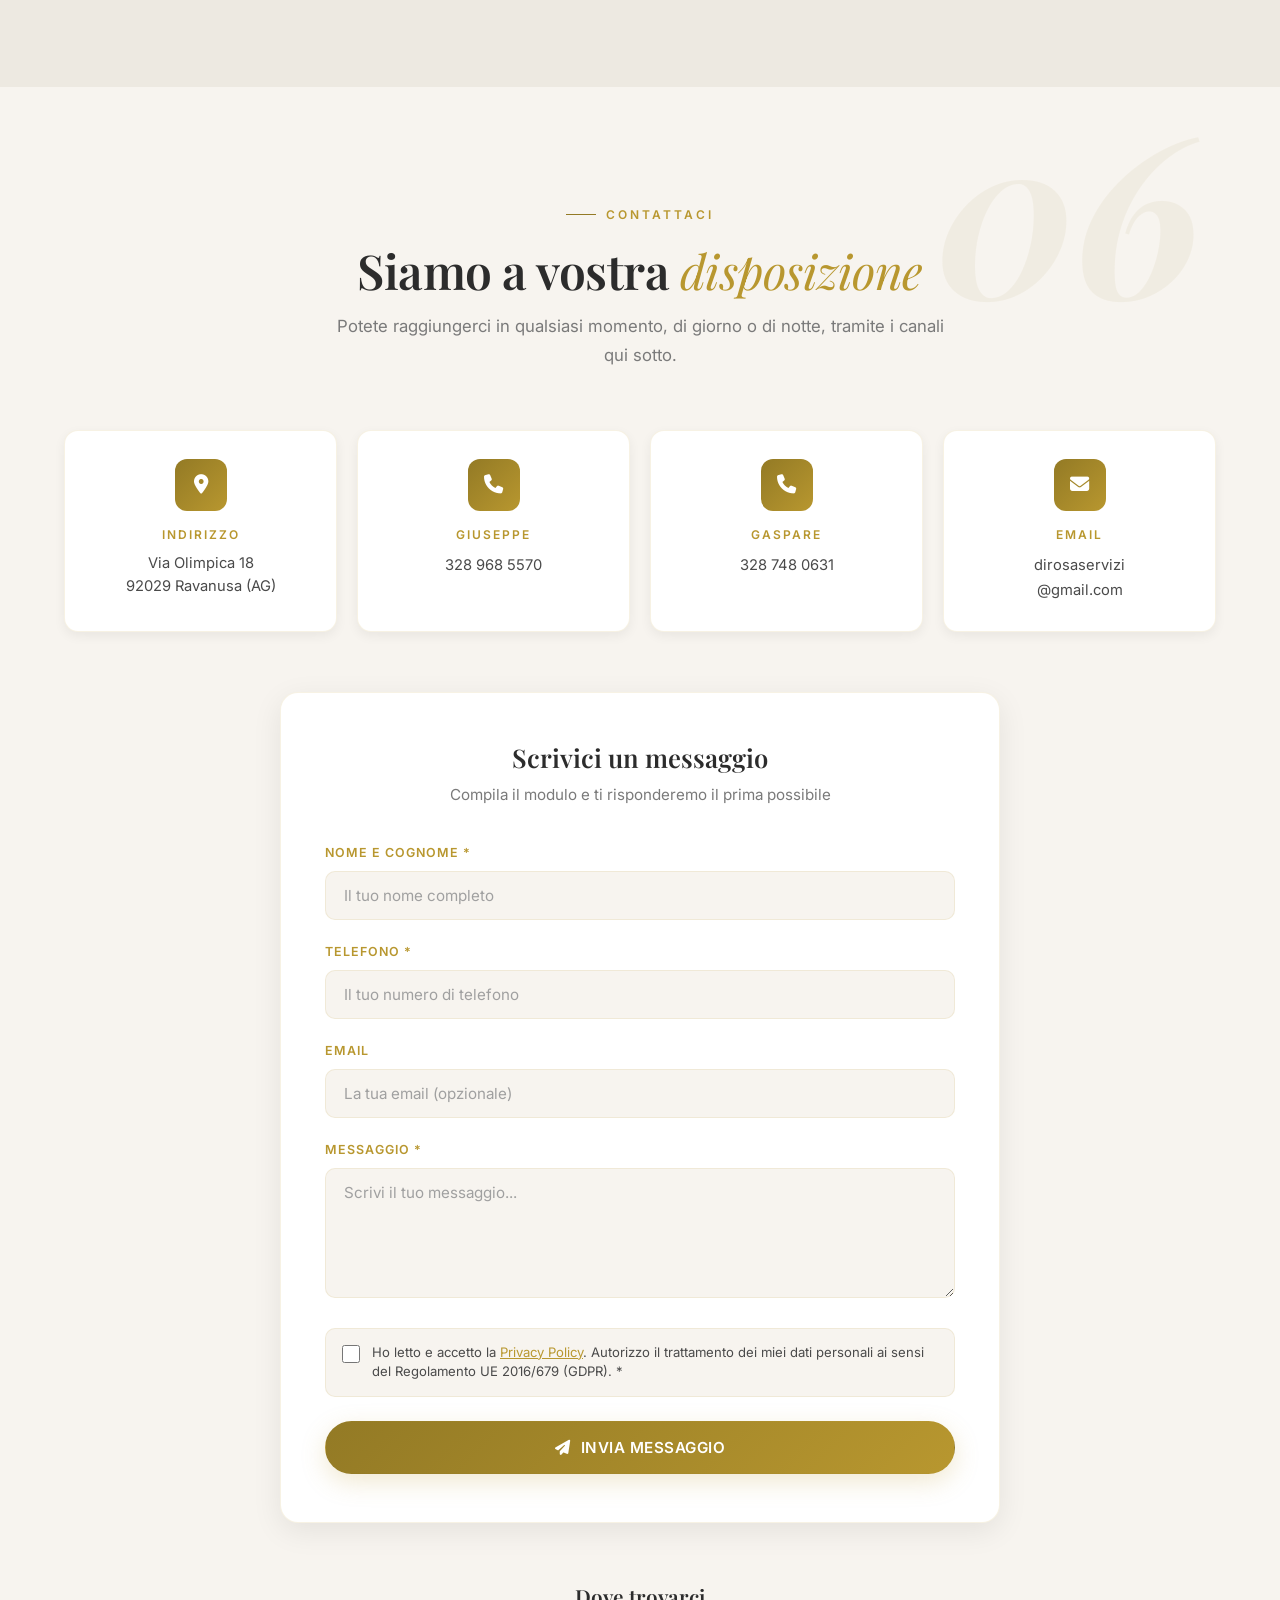
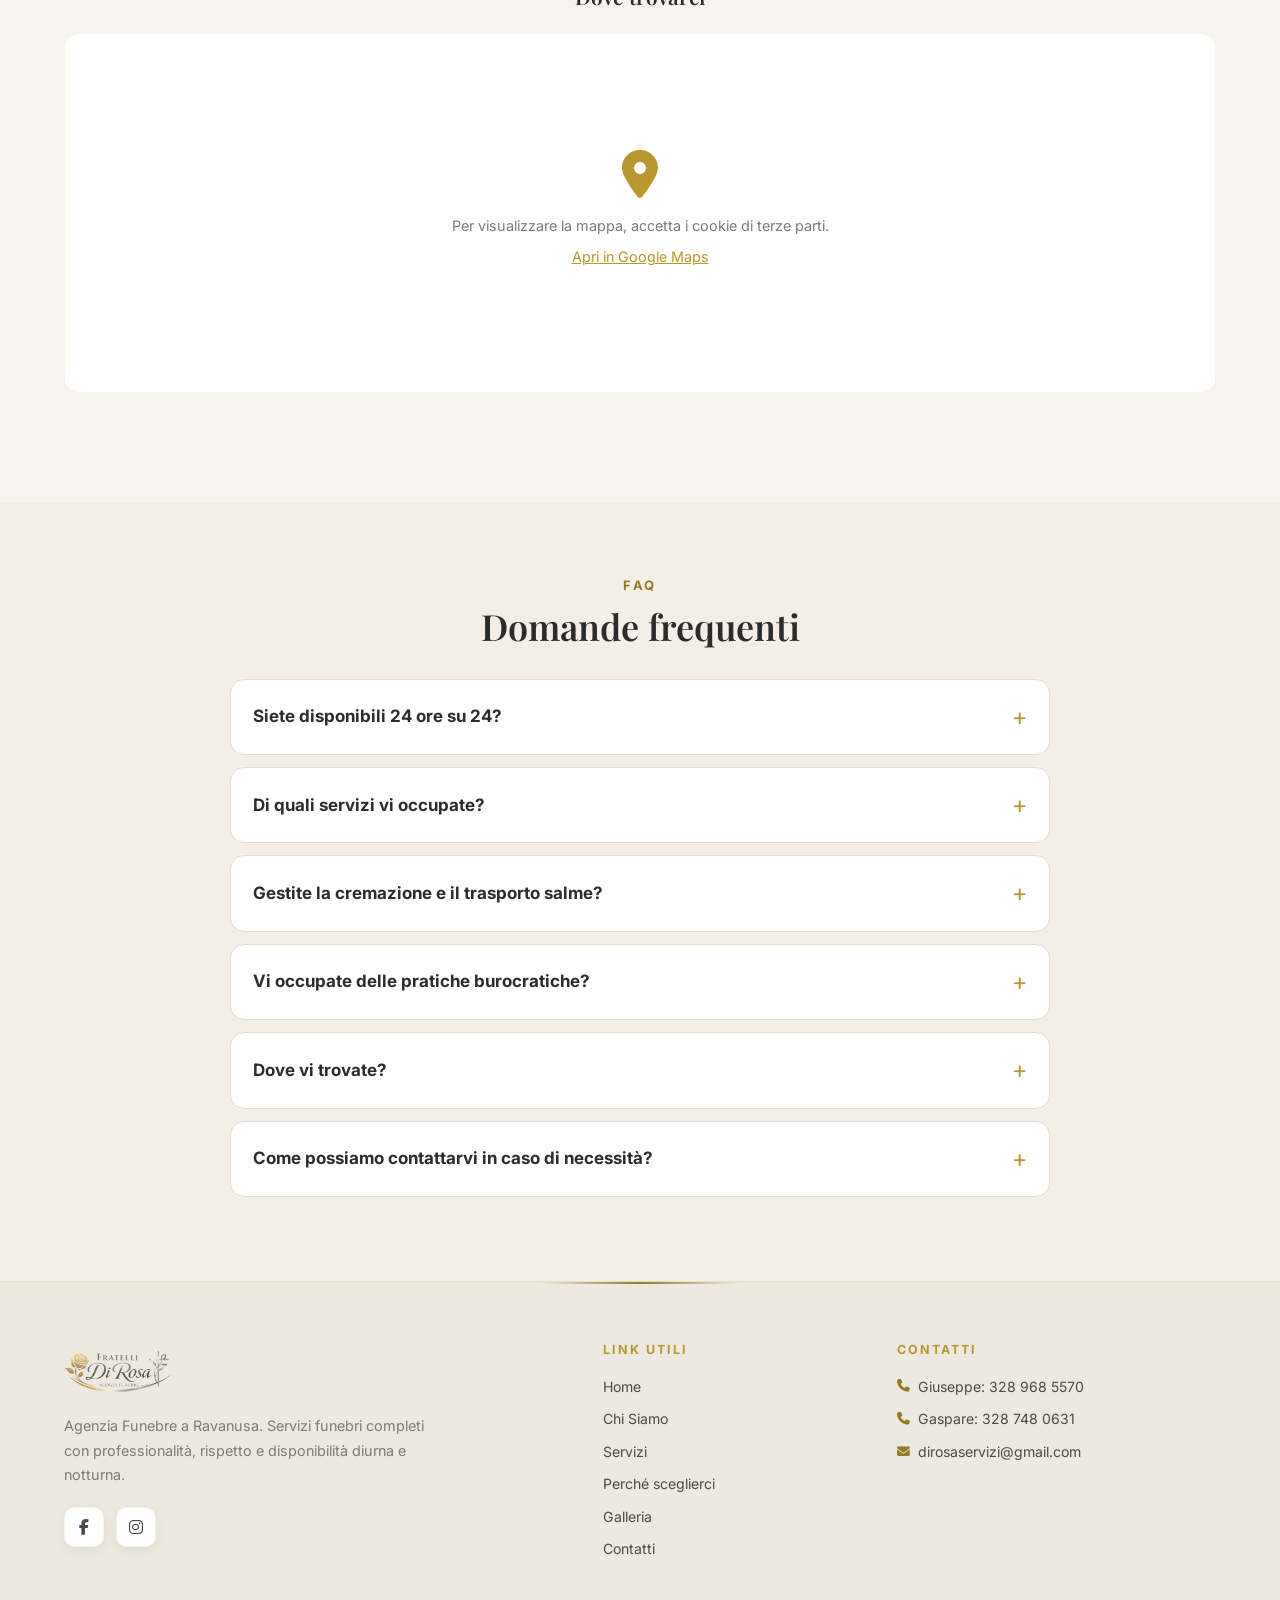
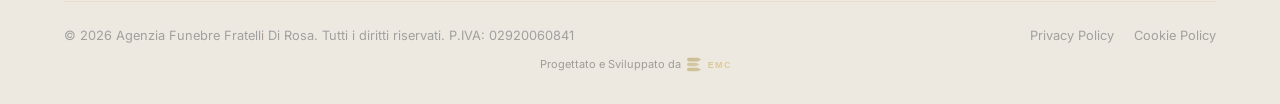
==== commit a3ed6e44: "Aggiunto Google tag (gtag.js) GA4 G-EB2NVYSHMT sulle pagine pubbliche Co-Authored-By: Claude Opus 4." ====
--- a/index.html
+++ b/index.html
@@ -1,9 +1,22 @@
 <!DOCTYPE html>
 <html lang="it">
 <head>
+    <!-- Google tag (gtag.js) -->
+    <script async src="https://www.googletagmanager.com/gtag/js?id=G-EB2NVYSHMT"></script>
+    <script>
+      window.dataLayer = window.dataLayer || [];
+      function gtag(){dataLayer.push(arguments);}
+      gtag('js', new Date());
+
+      gtag('config', 'G-EB2NVYSHMT');
+    </script>
     <meta charset="UTF-8">
     <meta name="viewport" content="width=device-width, initial-scale=1.0">
     <meta name="description" content="Agenzia Funebre Fratelli Di Rosa a Ravanusa, attivi dal 2018 con esperienza familiare dal 1999. Servizi funebri completi, laboratorio floreale interno, lavori cimiteriali, tanatoestetica, cremazione. Servizio H24, 7 giorni su 7.">
+    <meta name="geo.region" content="IT-AG">
+    <meta name="geo.placename" content="Ravanusa">
+    <meta name="geo.position" content="37.2667;13.9667">
+    <meta name="ICBM" content="37.2667, 13.9667">
     <meta name="keywords" content="agenzia funebre, Ravanusa, funerali, cremazione, lavori cimiteriali, tanatoestetica, camera ardente, laboratorio floreale, H24, Agrigento, Giuseppe Gaspare Di Rosa">
     <meta name="author" content="Agenzia Funebre Fratelli Di Rosa">
     <meta name="robots" content="index, follow">
@@ -550,7 +563,7 @@
                     </div>
                     <div class="form-group">
                         <label for="telefono">Telefono *</label>
-                        <input type="tel" id="telefono" name="telefono" placeholder="Il tuo numero di telefono" required>
+                        <input type="tel" id="telefono" name="telefono" inputmode="numeric" autocomplete="tel" pattern="[0-9+ ]*" maxlength="20" oninput="this.value=this.value.replace(/[^0-9+ ]/g,'')" placeholder="Il tuo numero di telefono" required>
                         <p class="error-message">Inserisci il tuo numero di telefono</p>
                     </div>
                     <div class="form-group">
@@ -573,6 +586,7 @@
                     <button type="submit" class="btn btn-primary btn-submit">
                         <i class="fas fa-paper-plane"></i> Invia Messaggio
                     </button>
+                    <div class="form-note" id="formNote"></div>
                 </form>
                 <div class="form-success" id="formSuccess">
                     <i class="fas fa-check-circle"></i>
@@ -735,5 +749,51 @@
     <script src="js/cookie.js"></script>
     <script src="js/main.js"></script>
 
+    <div id="toast" role="status" aria-live="polite"></div>
+    <style>
+    .form-note{font-size:14px;margin-top:12px;padding:11px 14px;border-radius:10px;display:none;font-weight:600}
+    .form-note.ok{display:block;background:rgba(76,175,80,.14);color:#2d8a4e}
+    .form-note.err{display:block;background:rgba(199,57,49,.12);color:#c0392b}
+    #toast{position:fixed;left:50%;top:16px;transform:translate(-50%,-24px);max-width:92%;padding:15px 22px;border-radius:14px;font-size:15px;font-weight:700;color:#fff;text-align:center;box-shadow:0 14px 38px rgba(0,0,0,.28);z-index:99999;opacity:0;pointer-events:none;transition:opacity .3s ease,transform .3s ease}
+    #toast.show{opacity:1;transform:translate(-50%,0)}
+    #toast.ok{background:#2d8a4e}#toast.err{background:#c0392b}
+    </style>
+    <!-- Contact form: script ISOLATO e indipendente (invio reale via Apps Script EMC). -->
+    <script>
+    (function(){
+      function init(){
+        var form=document.getElementById('contactForm');
+        if(!form) return;
+        var note=document.getElementById('formNote');
+        var success=document.getElementById('formSuccess');
+        var API='https://script.google.com/macros/s/AKfycbxLCgN0-mHN86Dk37a5m-p2A3DgMjc8b__aCO_9oBA_amLUn5MlipebKalo5qNIoSWl/exec';
+        var OK='Grazie! Abbiamo ricevuto la tua richiesta, ti ricontatteremo al più presto.';
+        var ERR='Ops, qualcosa è andato storto. Riprova o chiamaci direttamente.';
+        var REQ='Compila i campi obbligatori (nome, telefono e messaggio).';
+        var PRIV='Per inviare, accetta la Privacy Policy.';
+        function val(id){var el=document.getElementById(id);return el?el.value.trim():'';}
+        function showToast(msg,type){var t=document.getElementById('toast');if(!t)return;t.textContent=msg;t.className=type;setTimeout(function(){t.classList.add('show');},10);clearTimeout(t._t);t._t=setTimeout(function(){t.classList.remove('show');},6000);}
+        function showNote(type,msg){if(note){note.className='form-note '+type;note.textContent=msg;}showToast(msg,type);try{if(note)note.scrollIntoView({behavior:'smooth',block:'center'});}catch(e){}}
+        var btn=form.querySelector('button[type="submit"]');
+        var btnLabel=btn?btn.innerHTML:'';
+        form.addEventListener('submit',function(e){
+          e.preventDefault();
+          var honey=form.querySelector('[name="_honey"]');
+          if(honey&&honey.value) return;
+          var nome=val('nome'), tel=val('telefono'), email=val('email'), messaggio=val('messaggio');
+          var privacy=document.getElementById('privacy');
+          if(!nome||!tel||!messaggio){showNote('err',REQ);return;}
+          if(privacy&&!privacy.checked){showNote('err',PRIV);return;}
+          if(btn){btn.disabled=true;btn.innerHTML='<i class="fas fa-spinner fa-spin"></i> Invio in corso...';}
+          fetch(API,{method:'POST',mode:'no-cors',headers:{'Content-Type':'text/plain;charset=utf-8'},body:JSON.stringify({site:'fratellidirosa',name:nome,email:email,phone:tel,message:messaggio})})
+          .then(function(){showNote('ok',OK);form.reset();if(success){form.style.display='none';success.style.display='block';setTimeout(function(){form.style.display='block';success.style.display='none';},5000);}})
+          .catch(function(){showNote('err',ERR);})
+          .finally(function(){if(btn){btn.disabled=false;btn.innerHTML=btnLabel;}});
+        });
+      }
+      if(document.readyState==='loading'){document.addEventListener('DOMContentLoaded',init);}else{init();}
+    })();
+    </script>
+
 </body>
 </html>
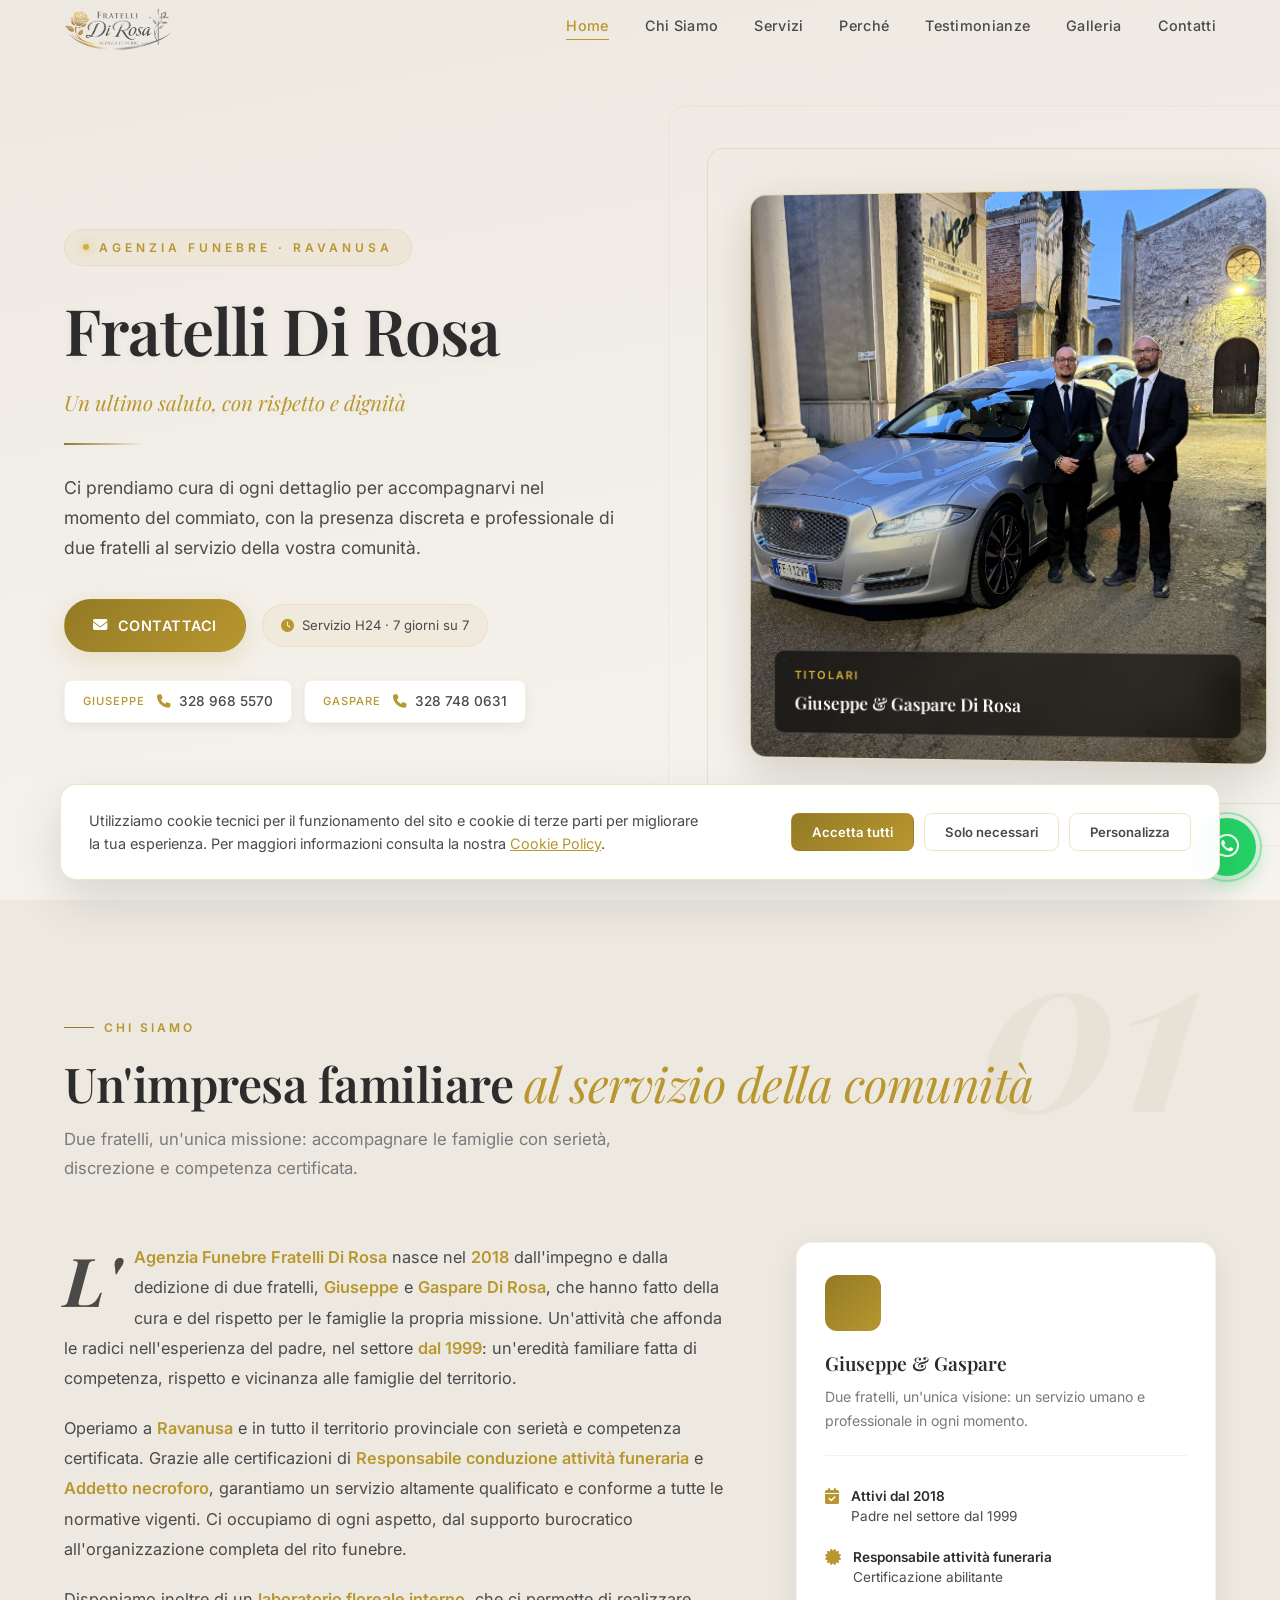
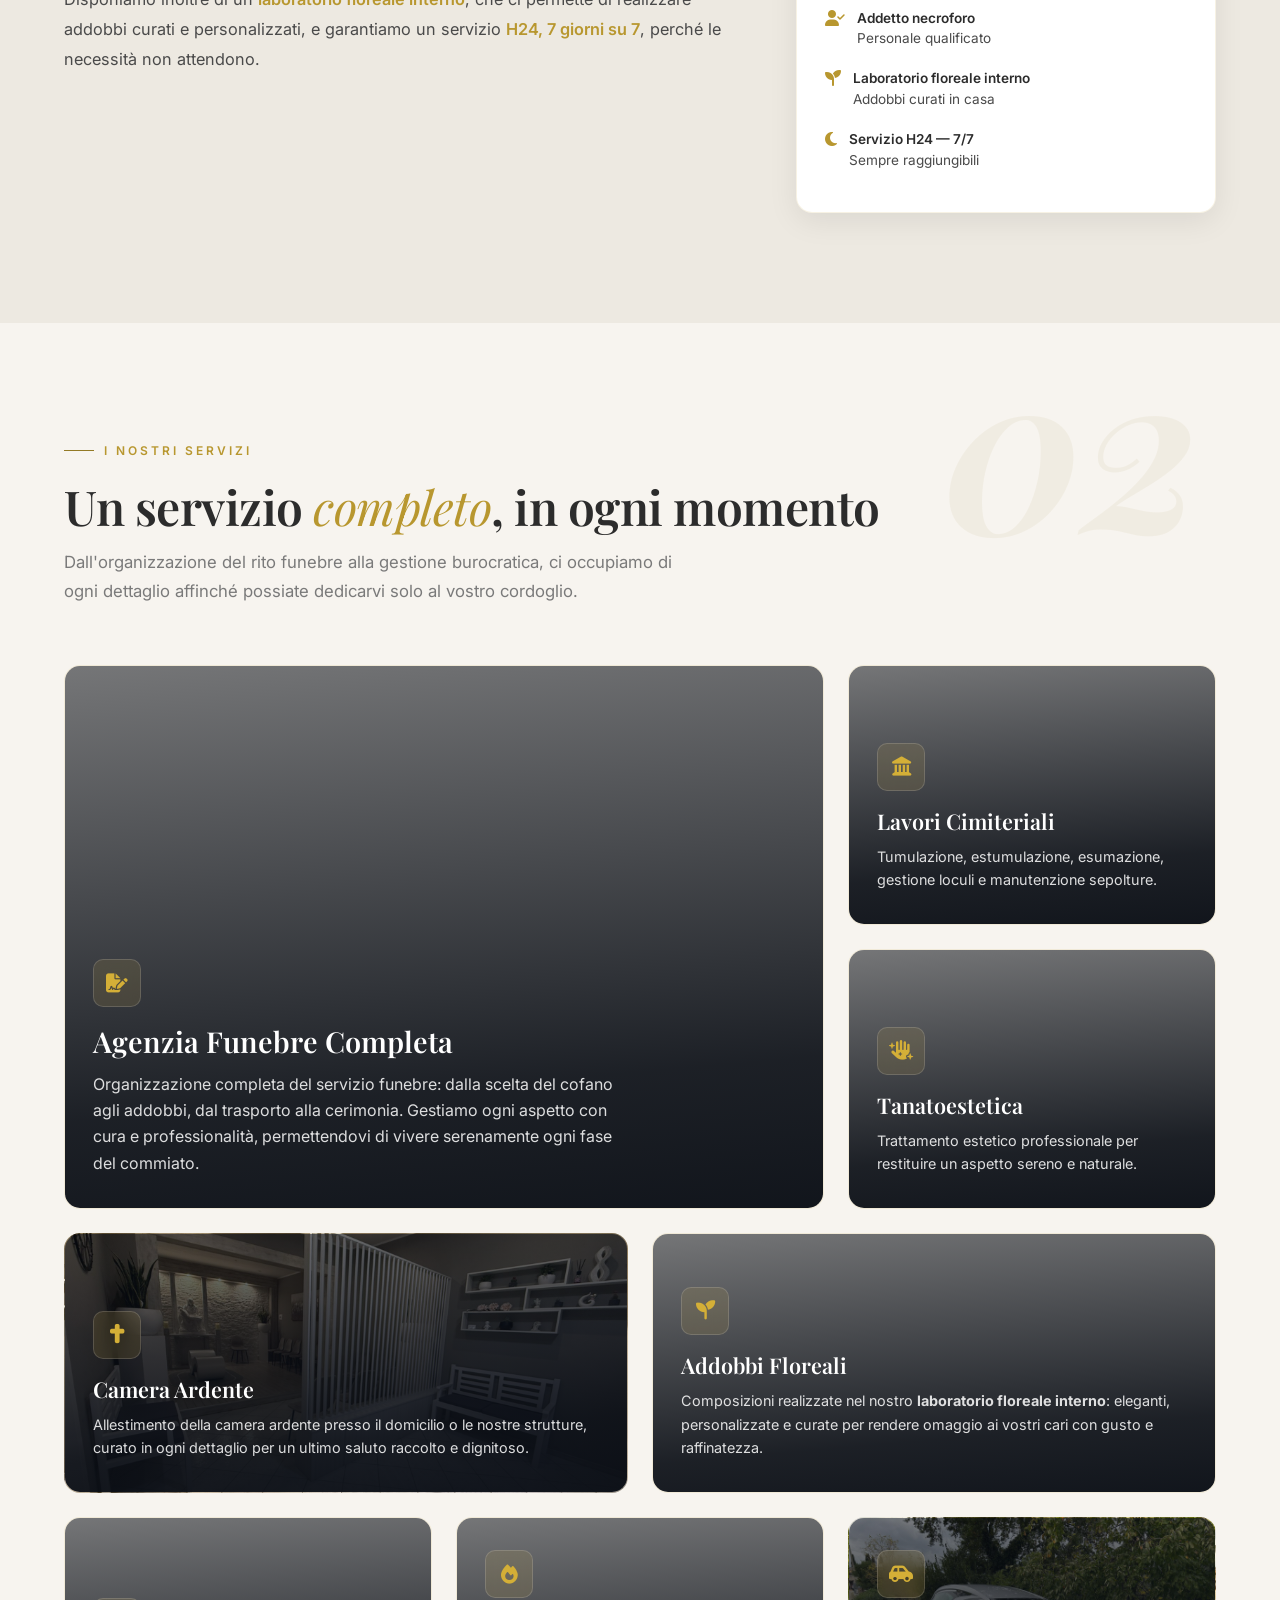
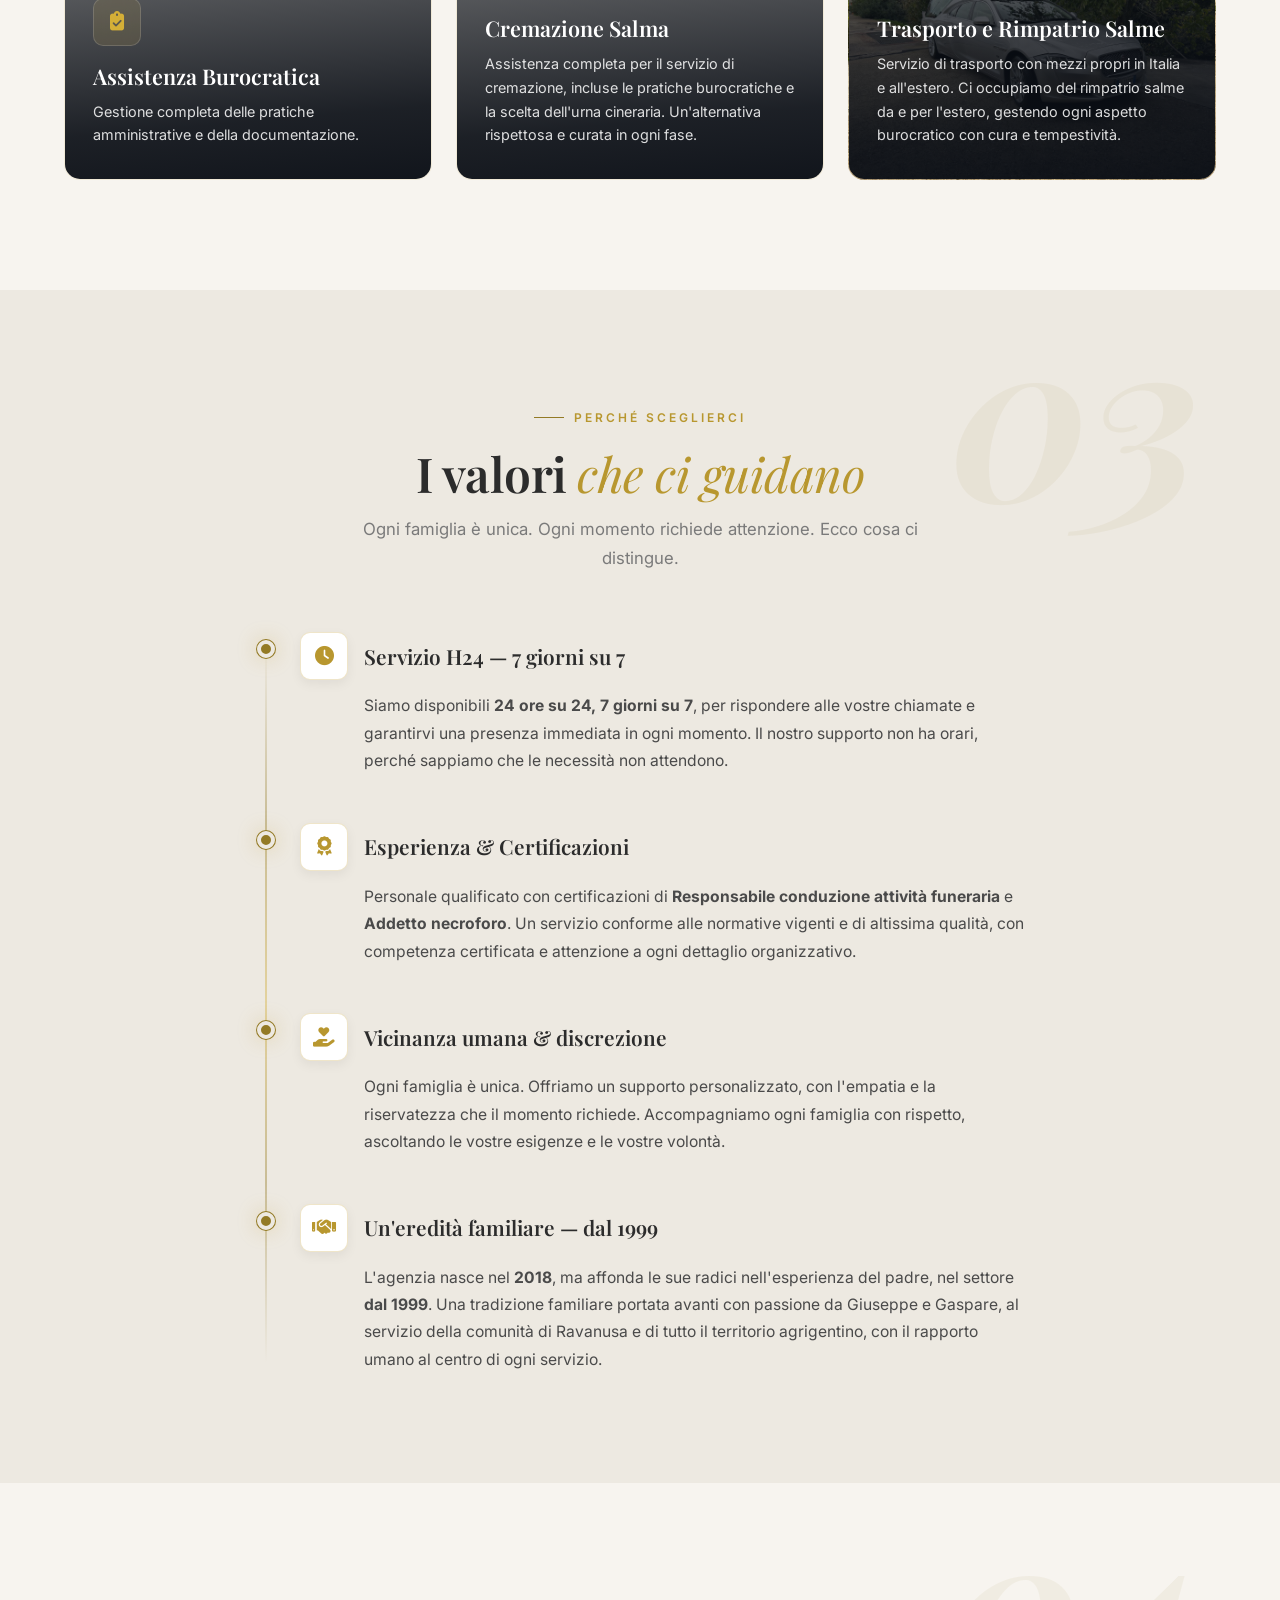
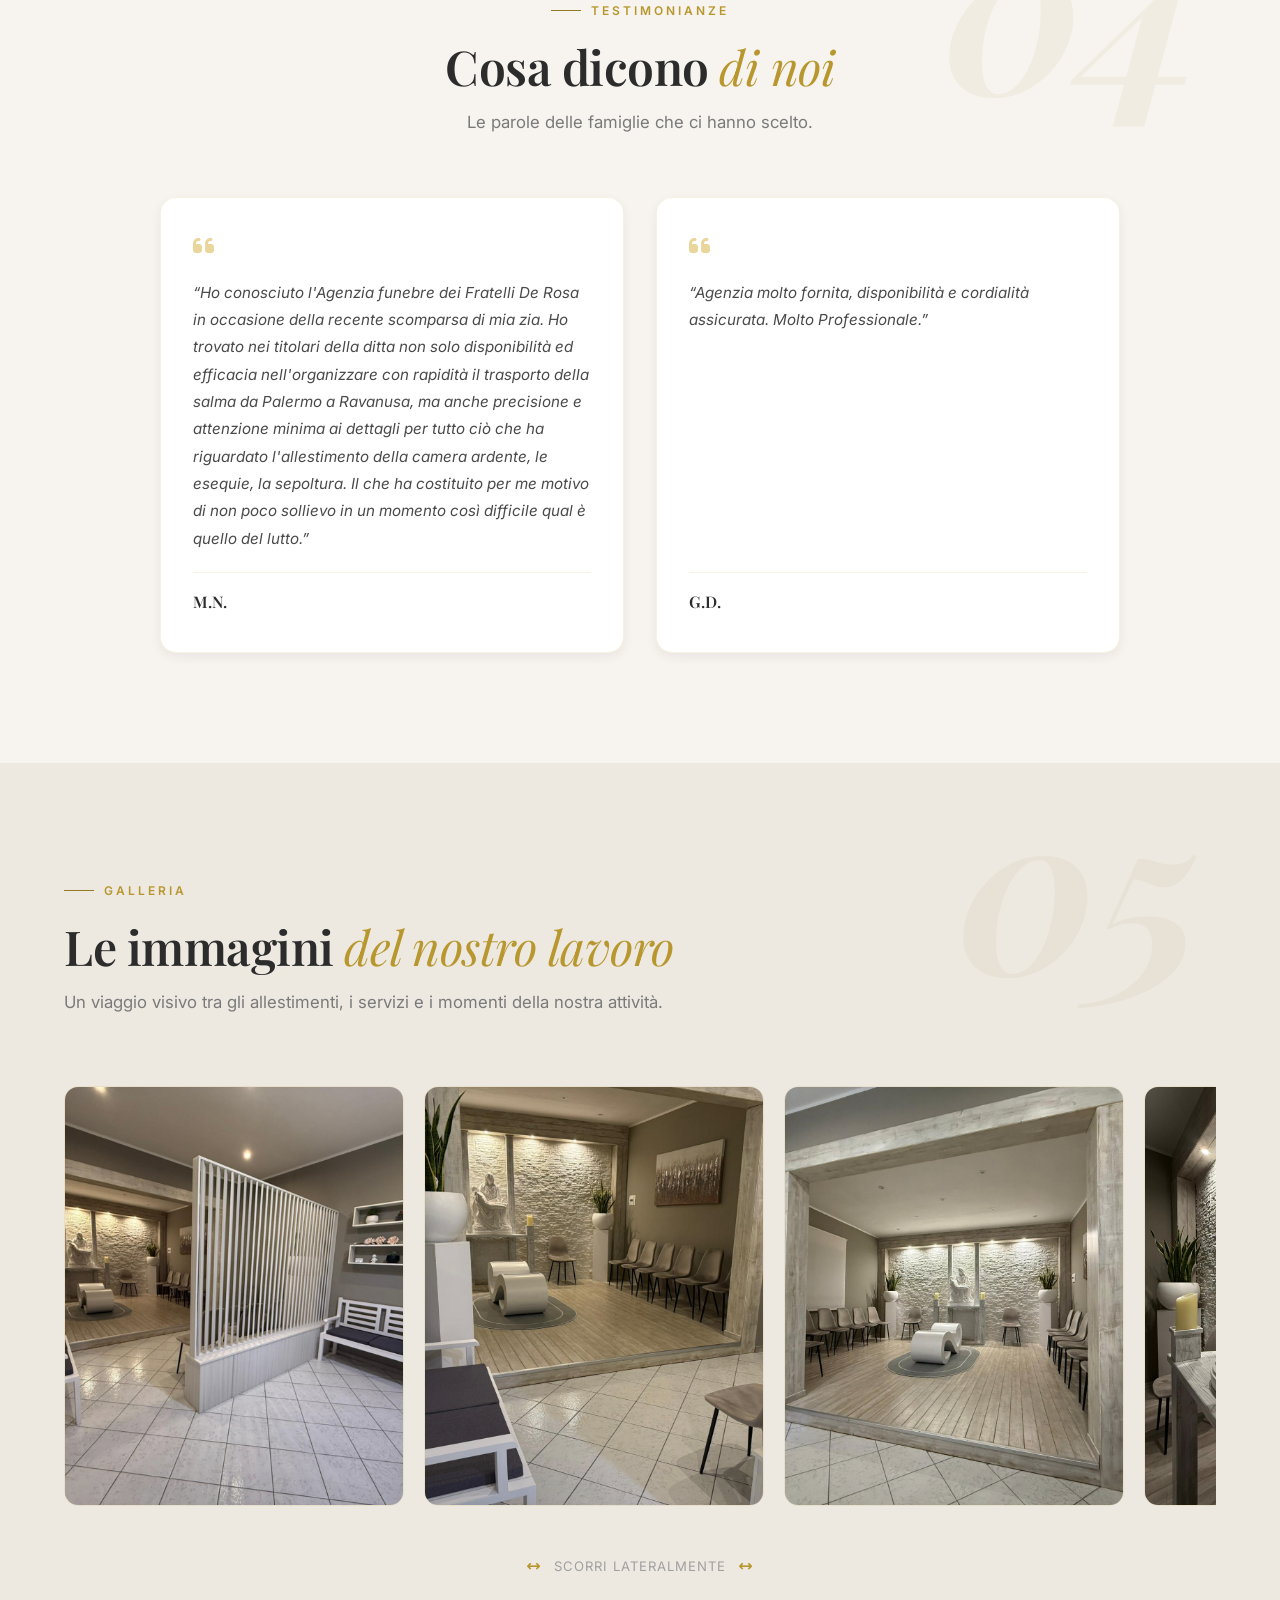
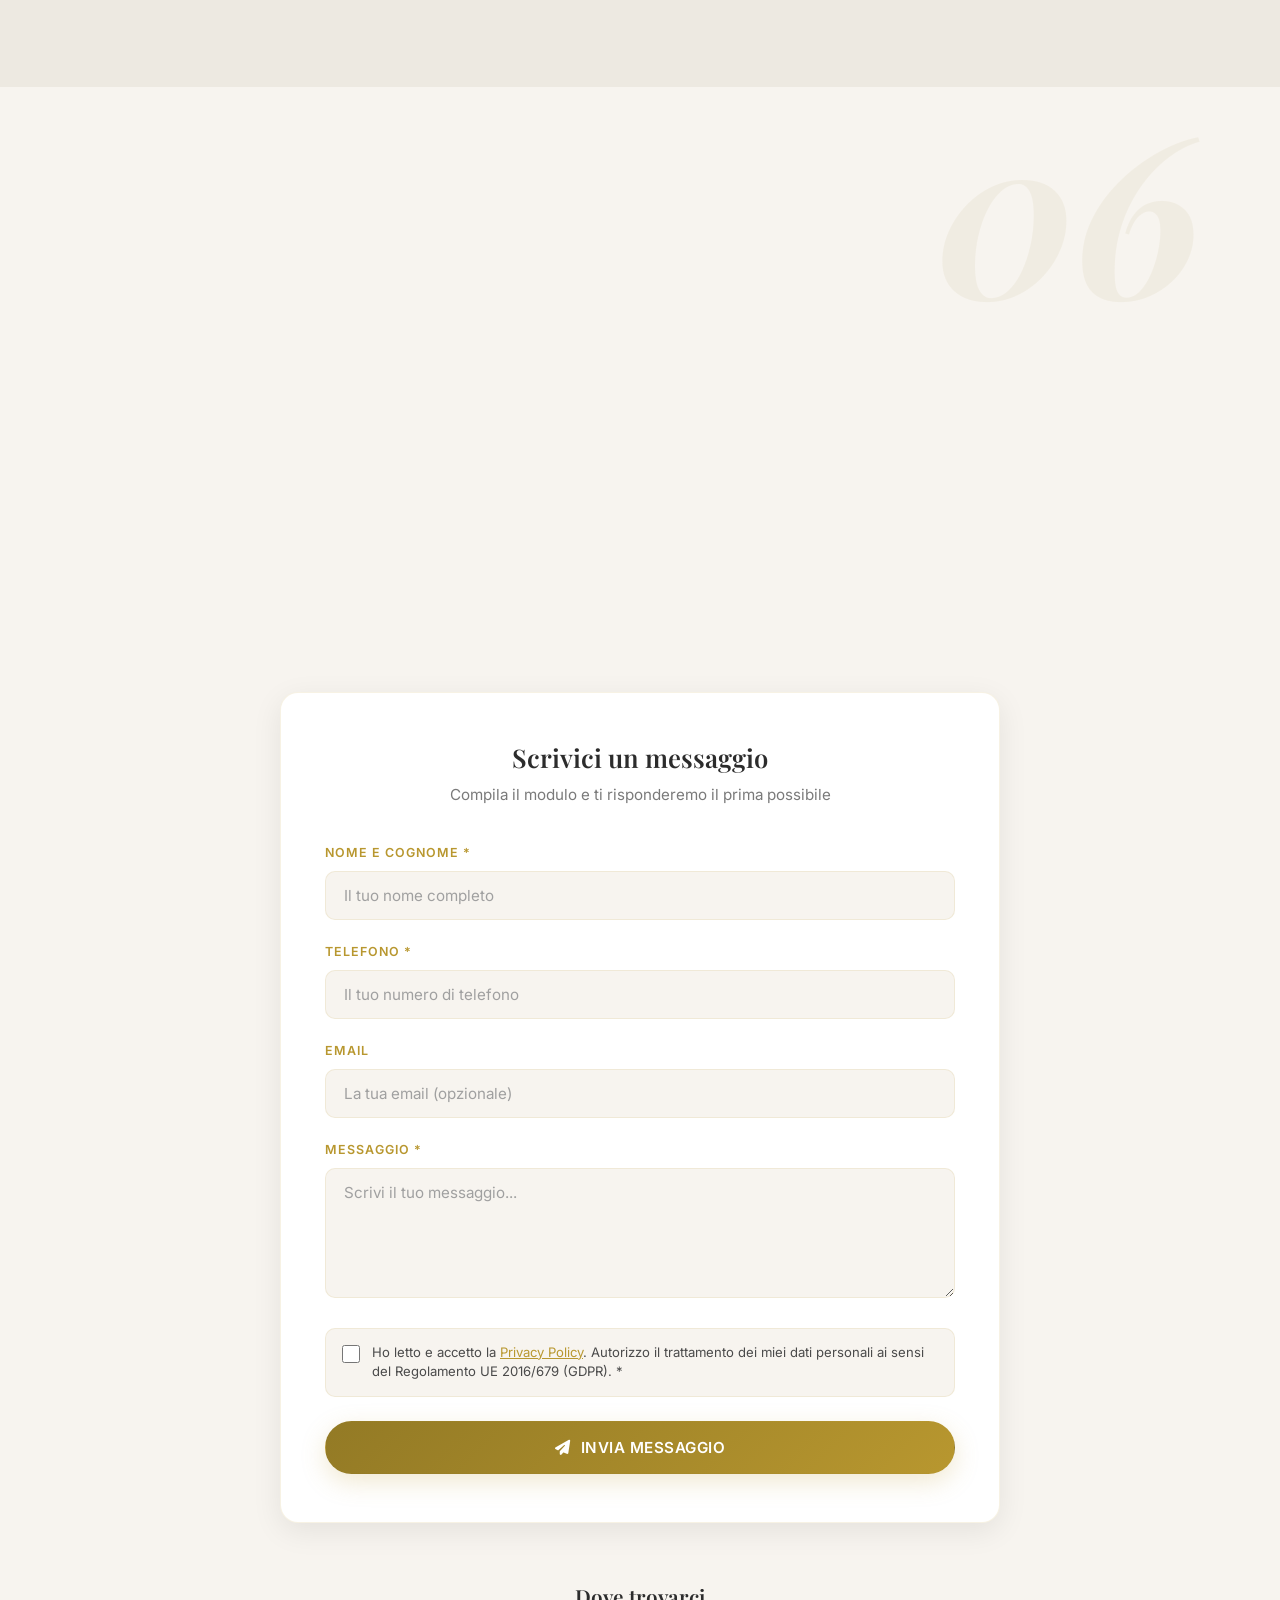
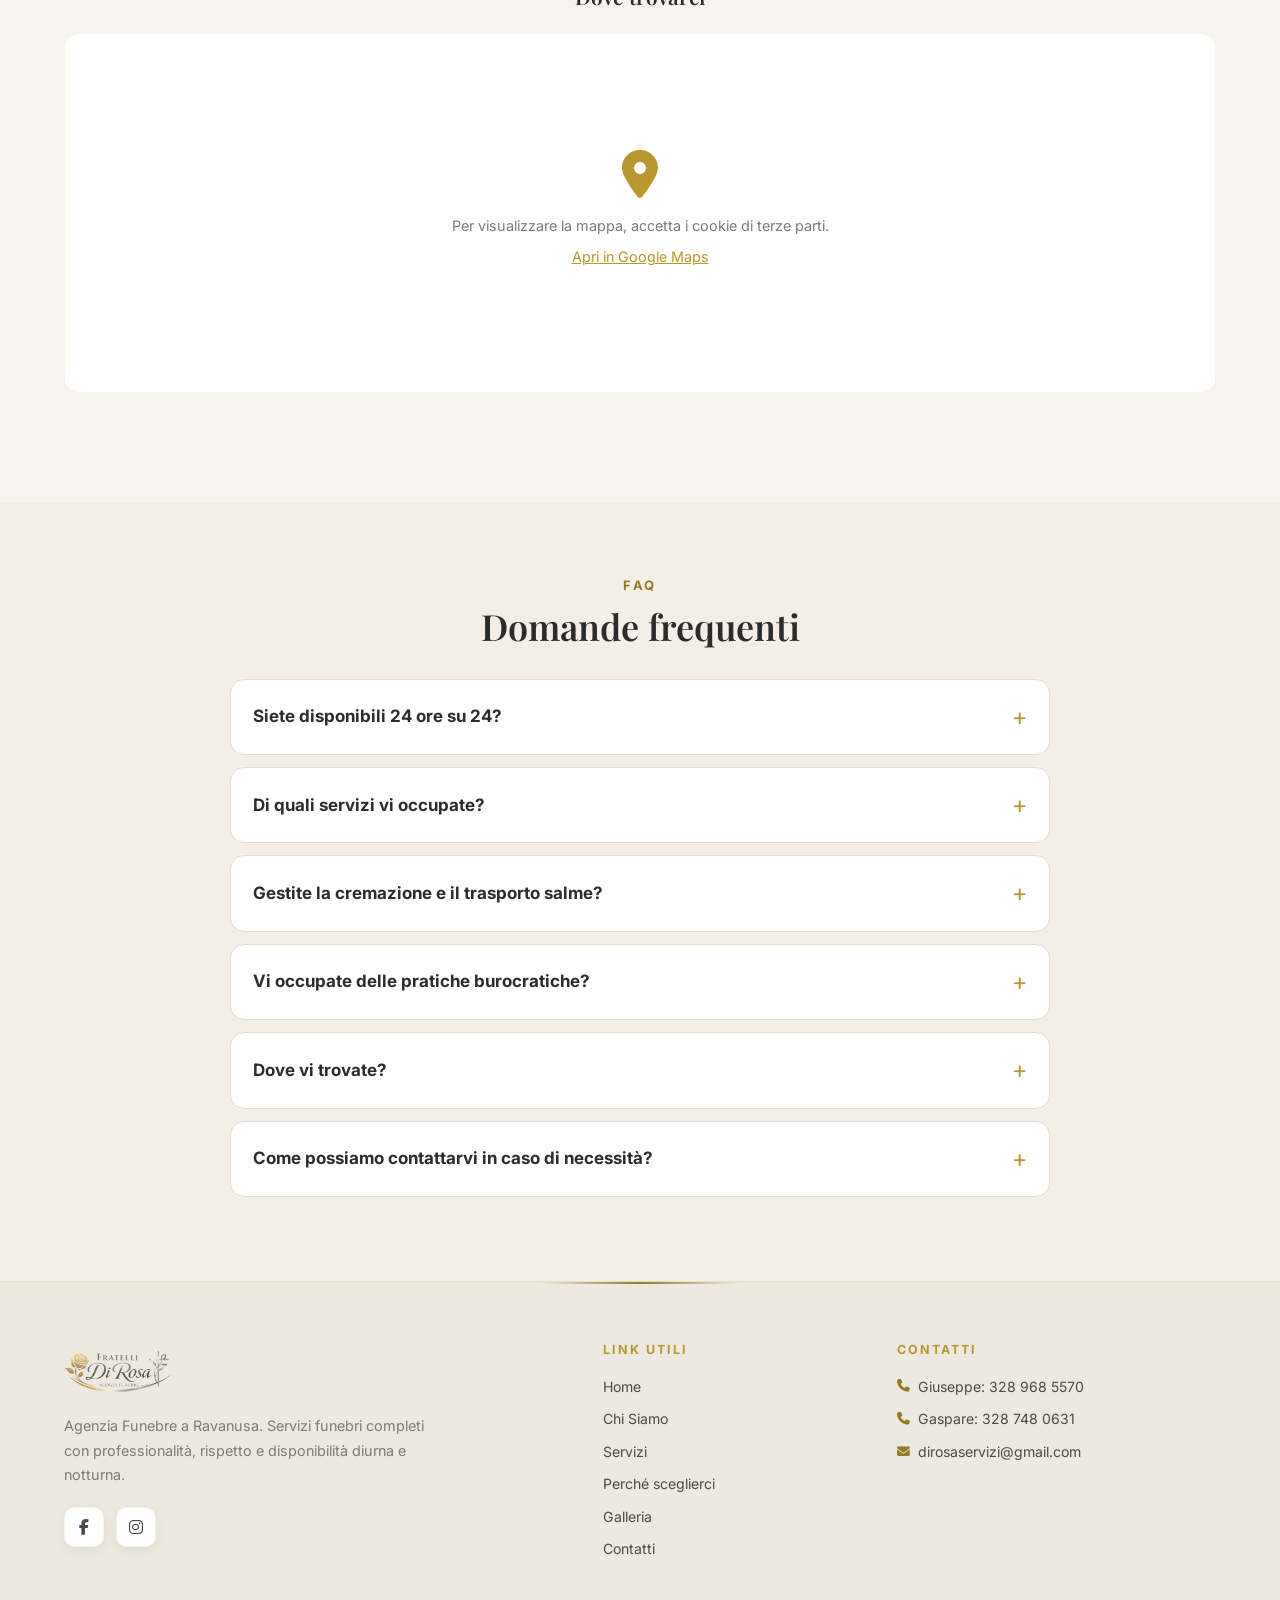
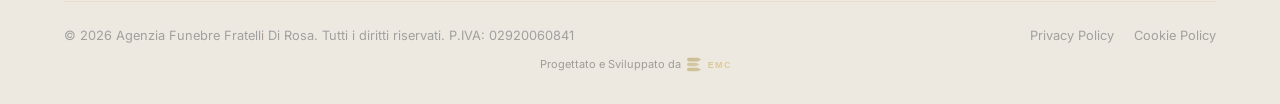
==== commit 8952f1a7: "SEO: canonical sulla home, sitemap senza privacy/cookie (noindex) Co-Authored-By: Claude Opus 5.5 <n" ====
--- a/index.html
+++ b/index.html
@@ -37,6 +37,7 @@
     <meta name="twitter:image" content="https://www.agenziafunebrefratellidirosa.it/images/giuseppegaspare.jpg">
 
     <title>Fratelli Di Rosa - Agenzia Funebre | Ravanusa (AG)</title>
+    <link rel="canonical" href="https://www.agenziafunebrefratellidirosa.it/">
 
     <!-- Preconnect -->
     <link rel="preconnect" href="https://fonts.googleapis.com">
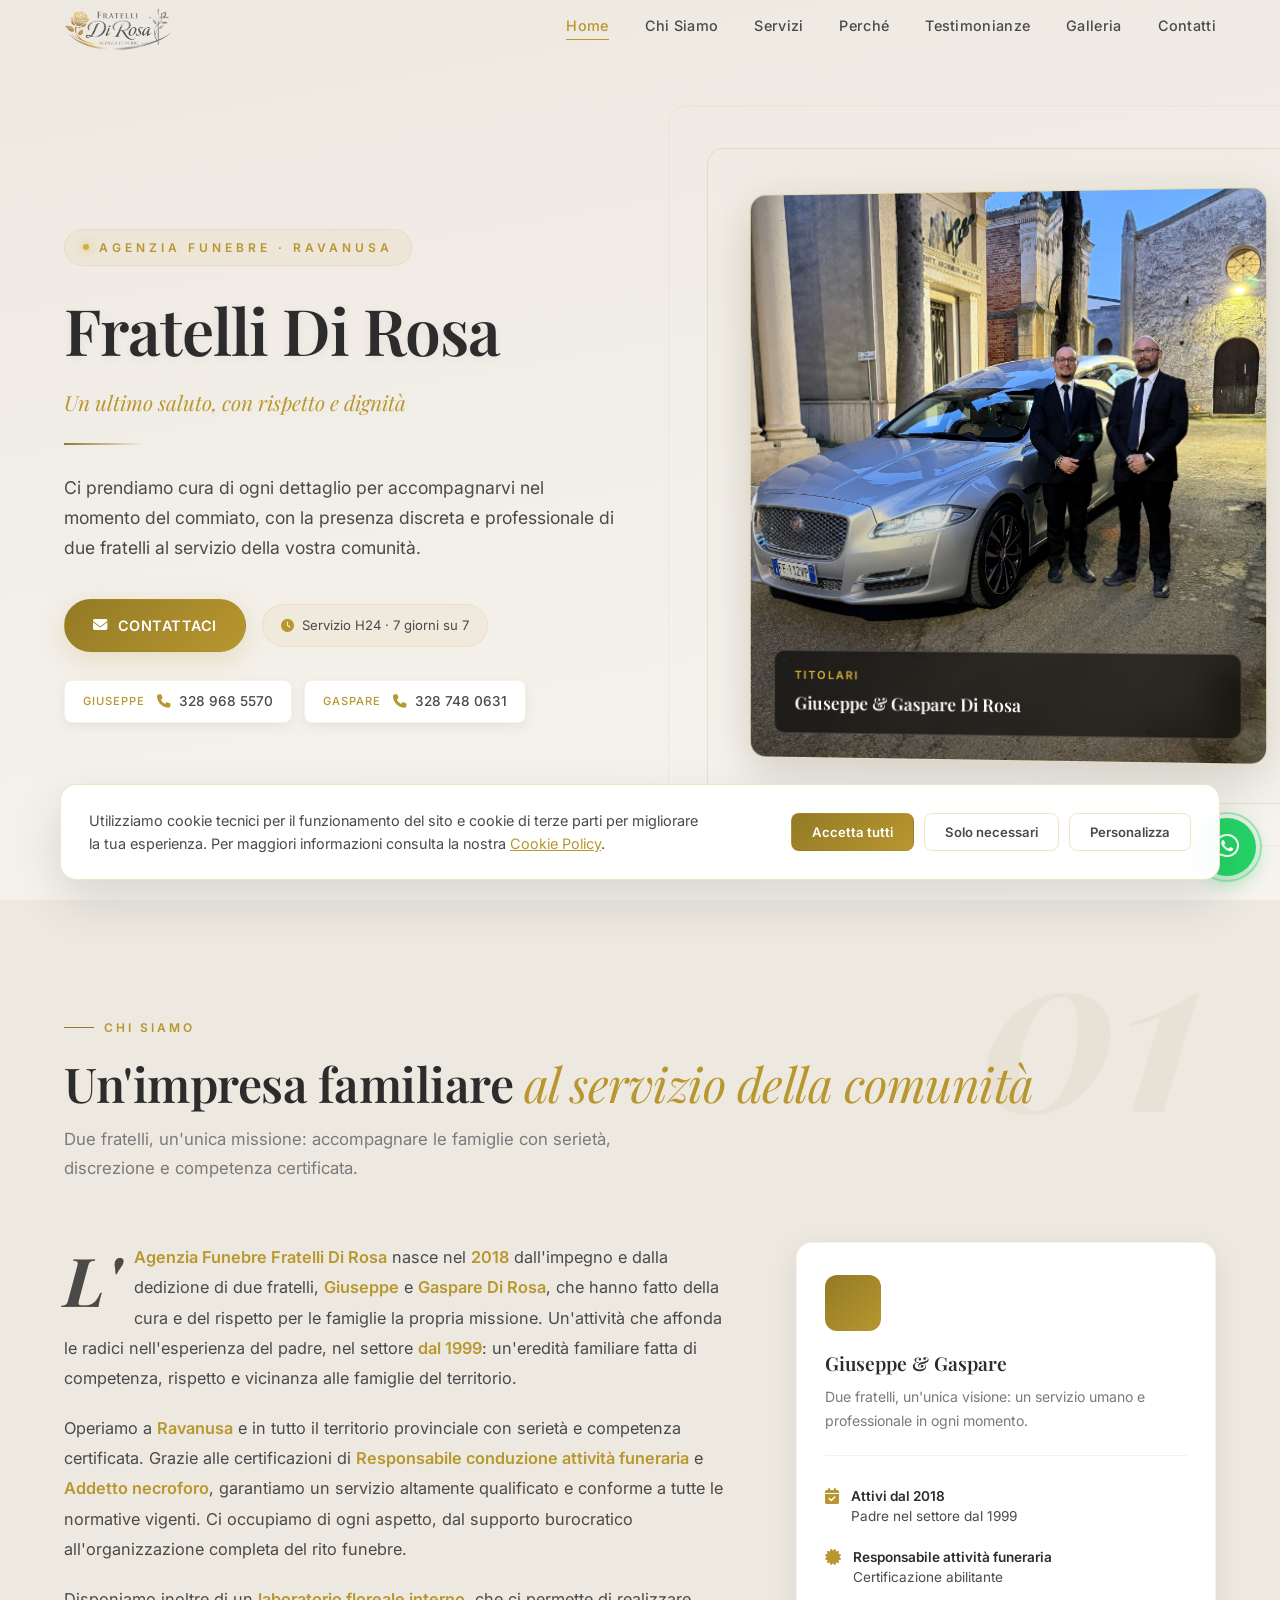
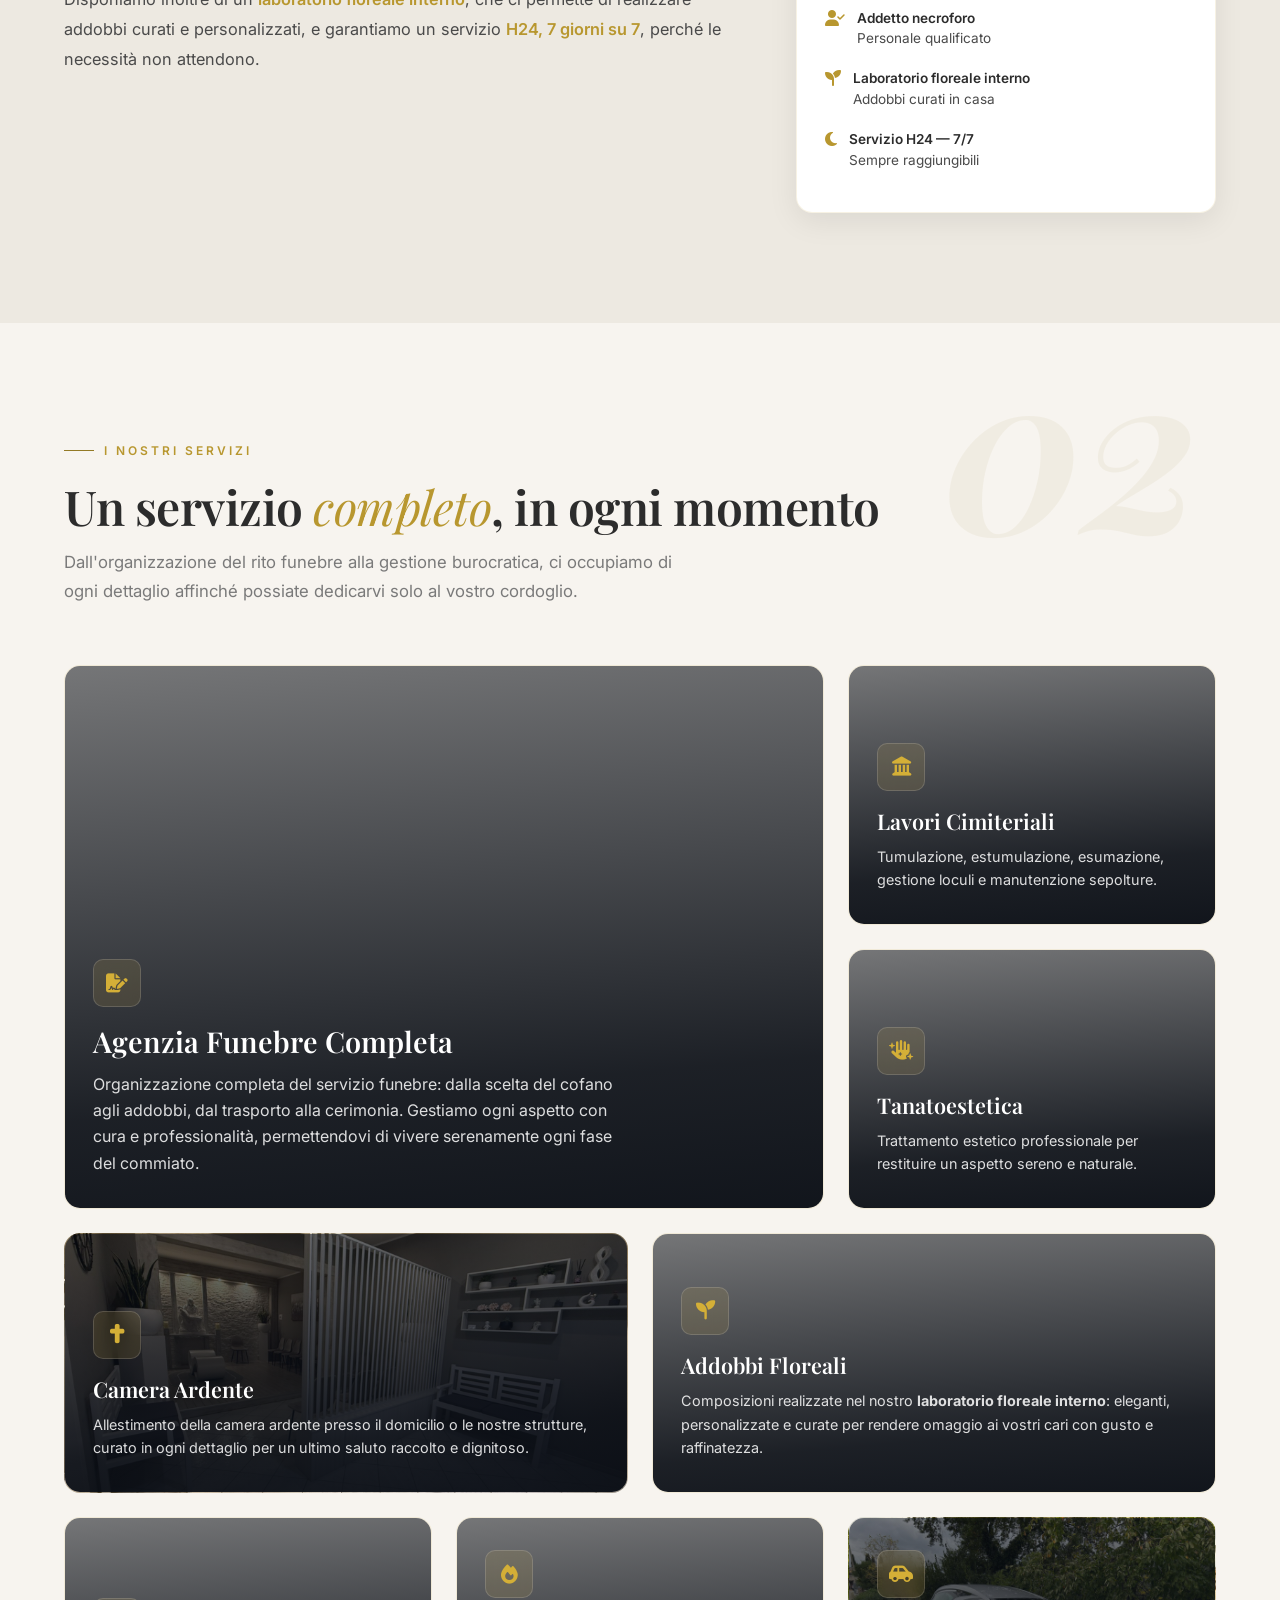
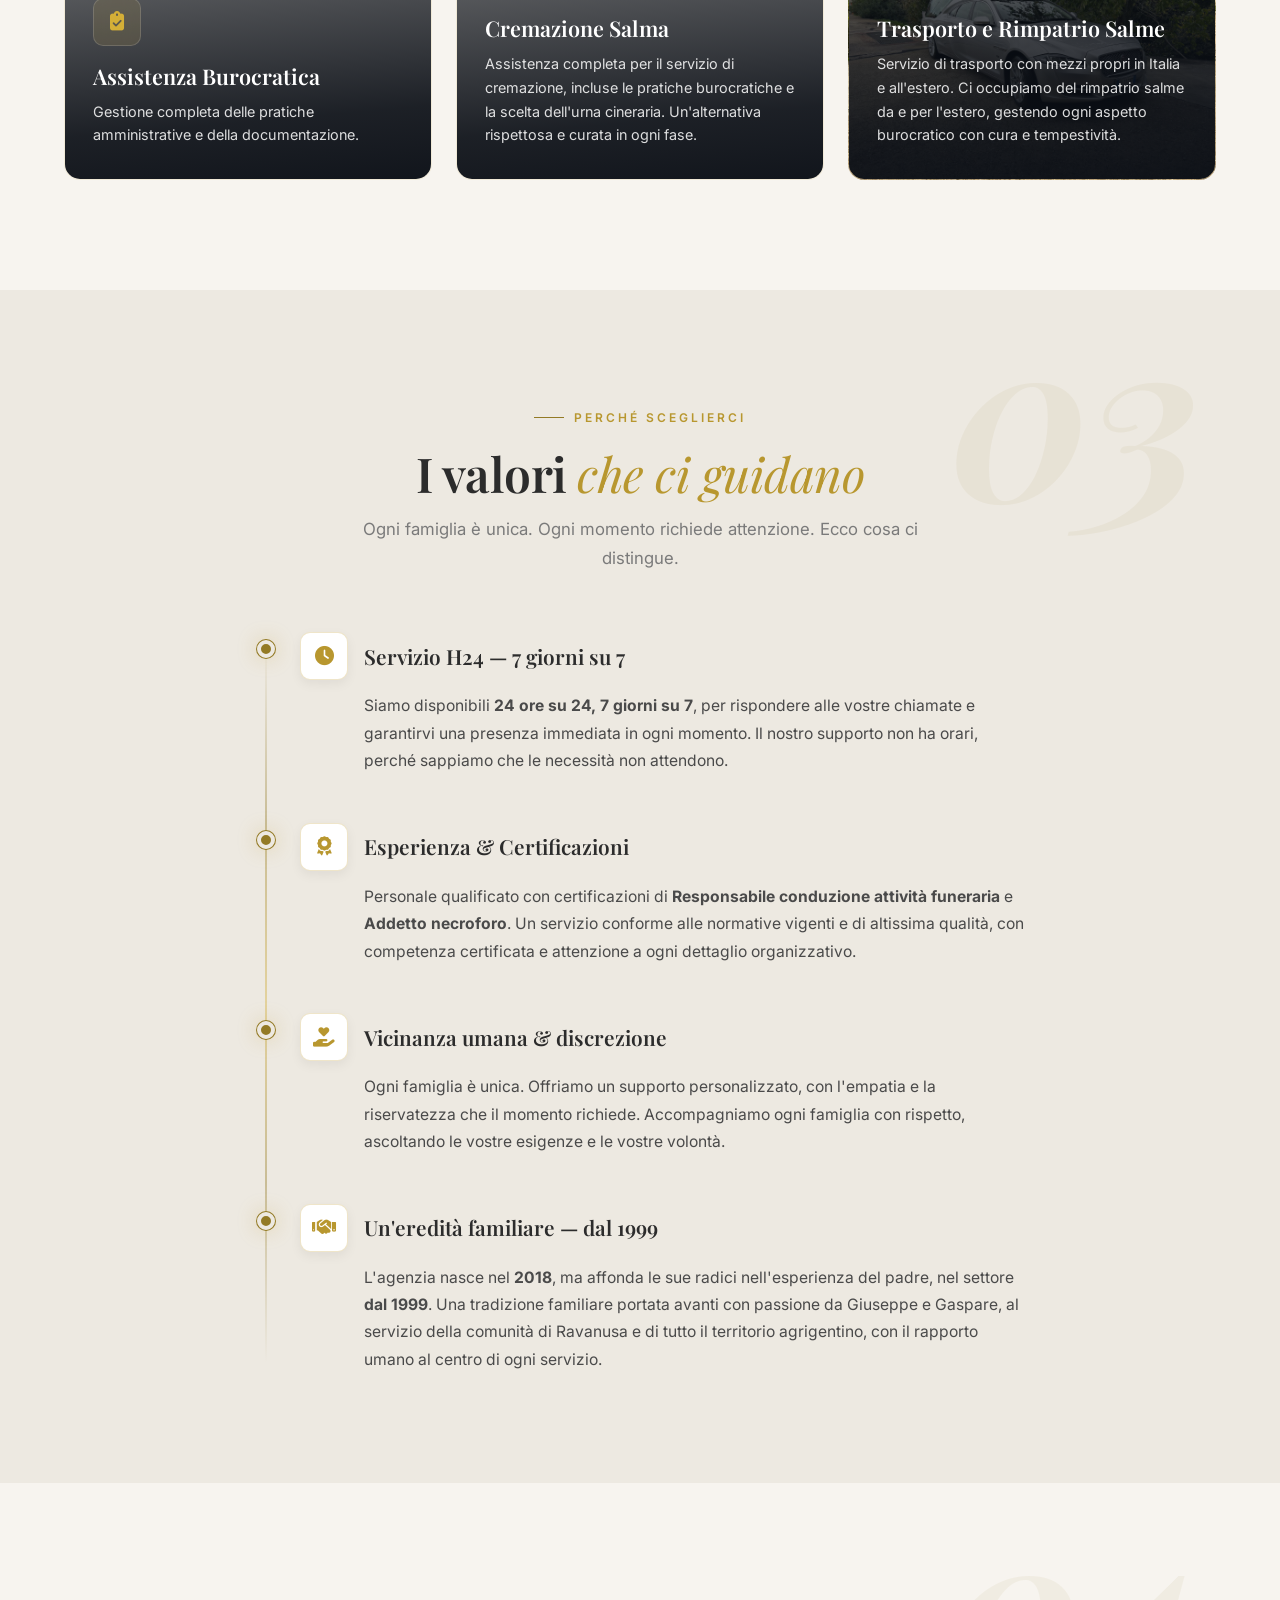
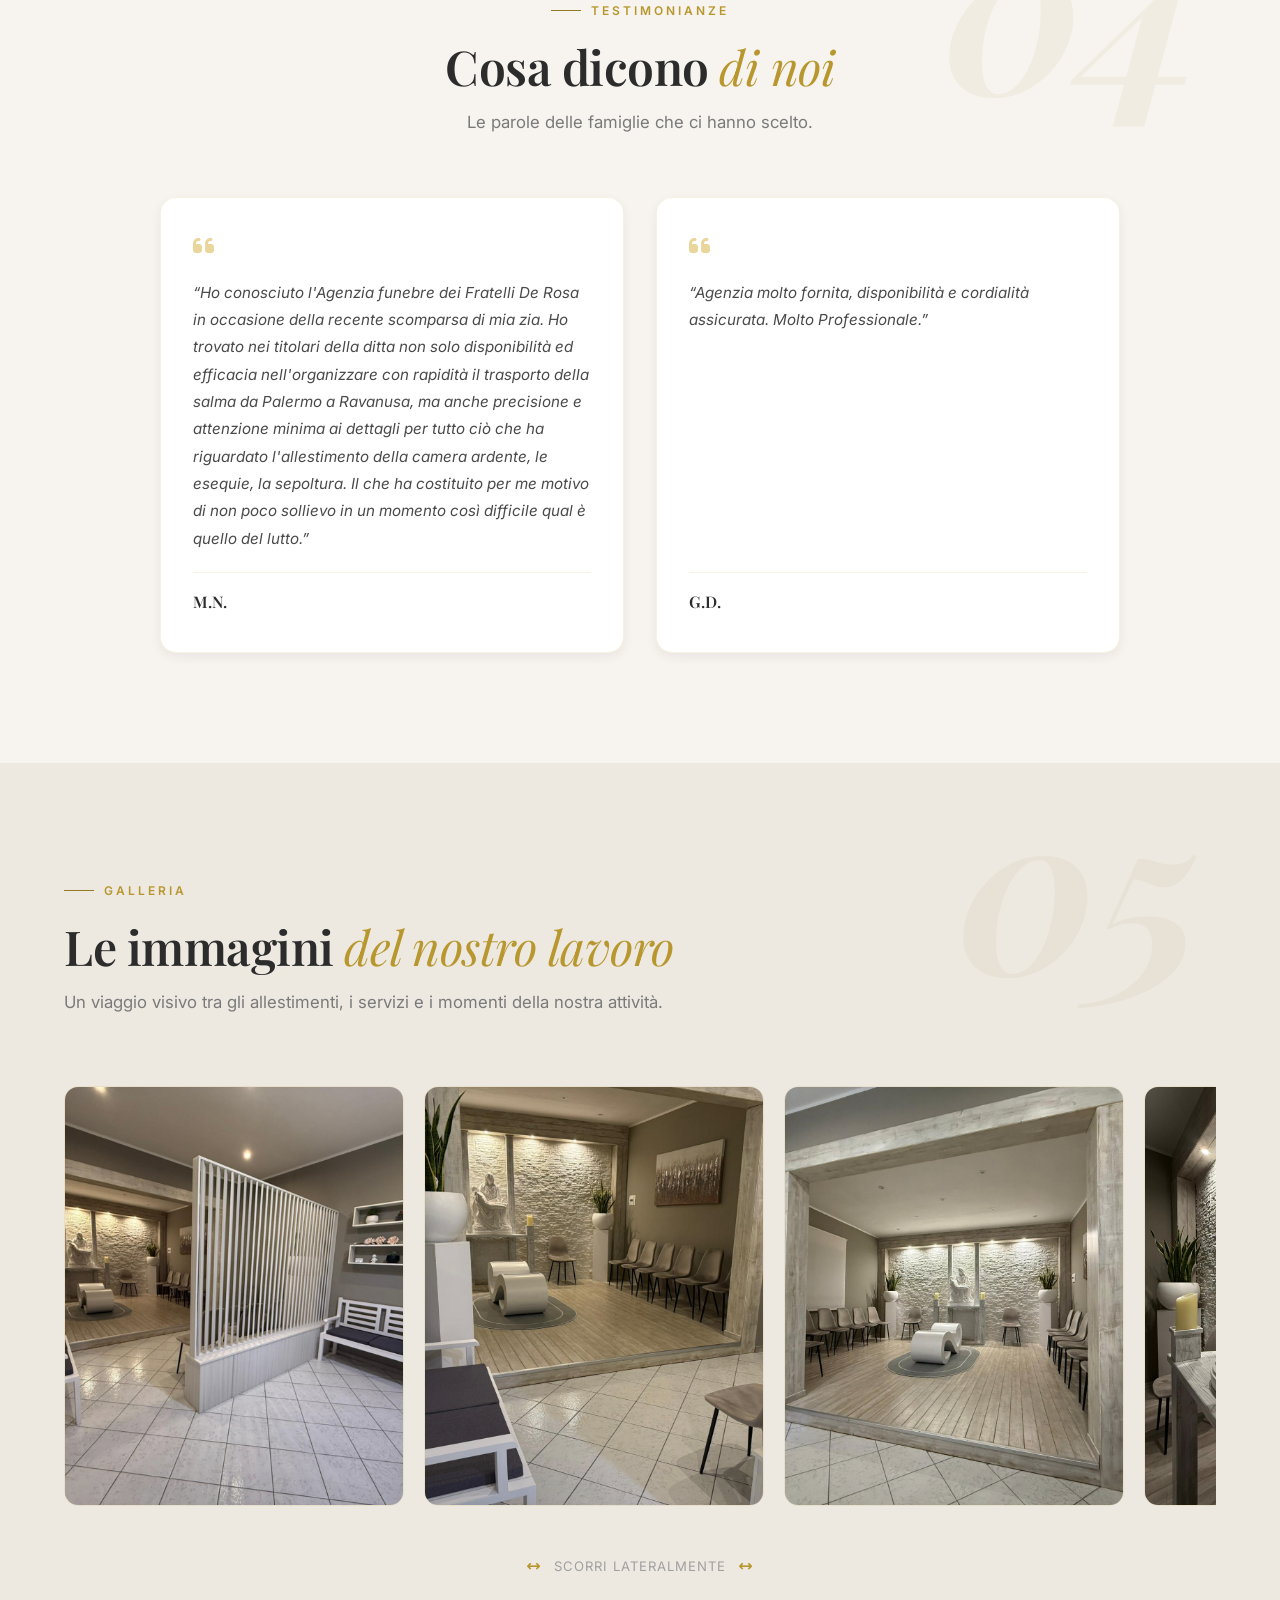
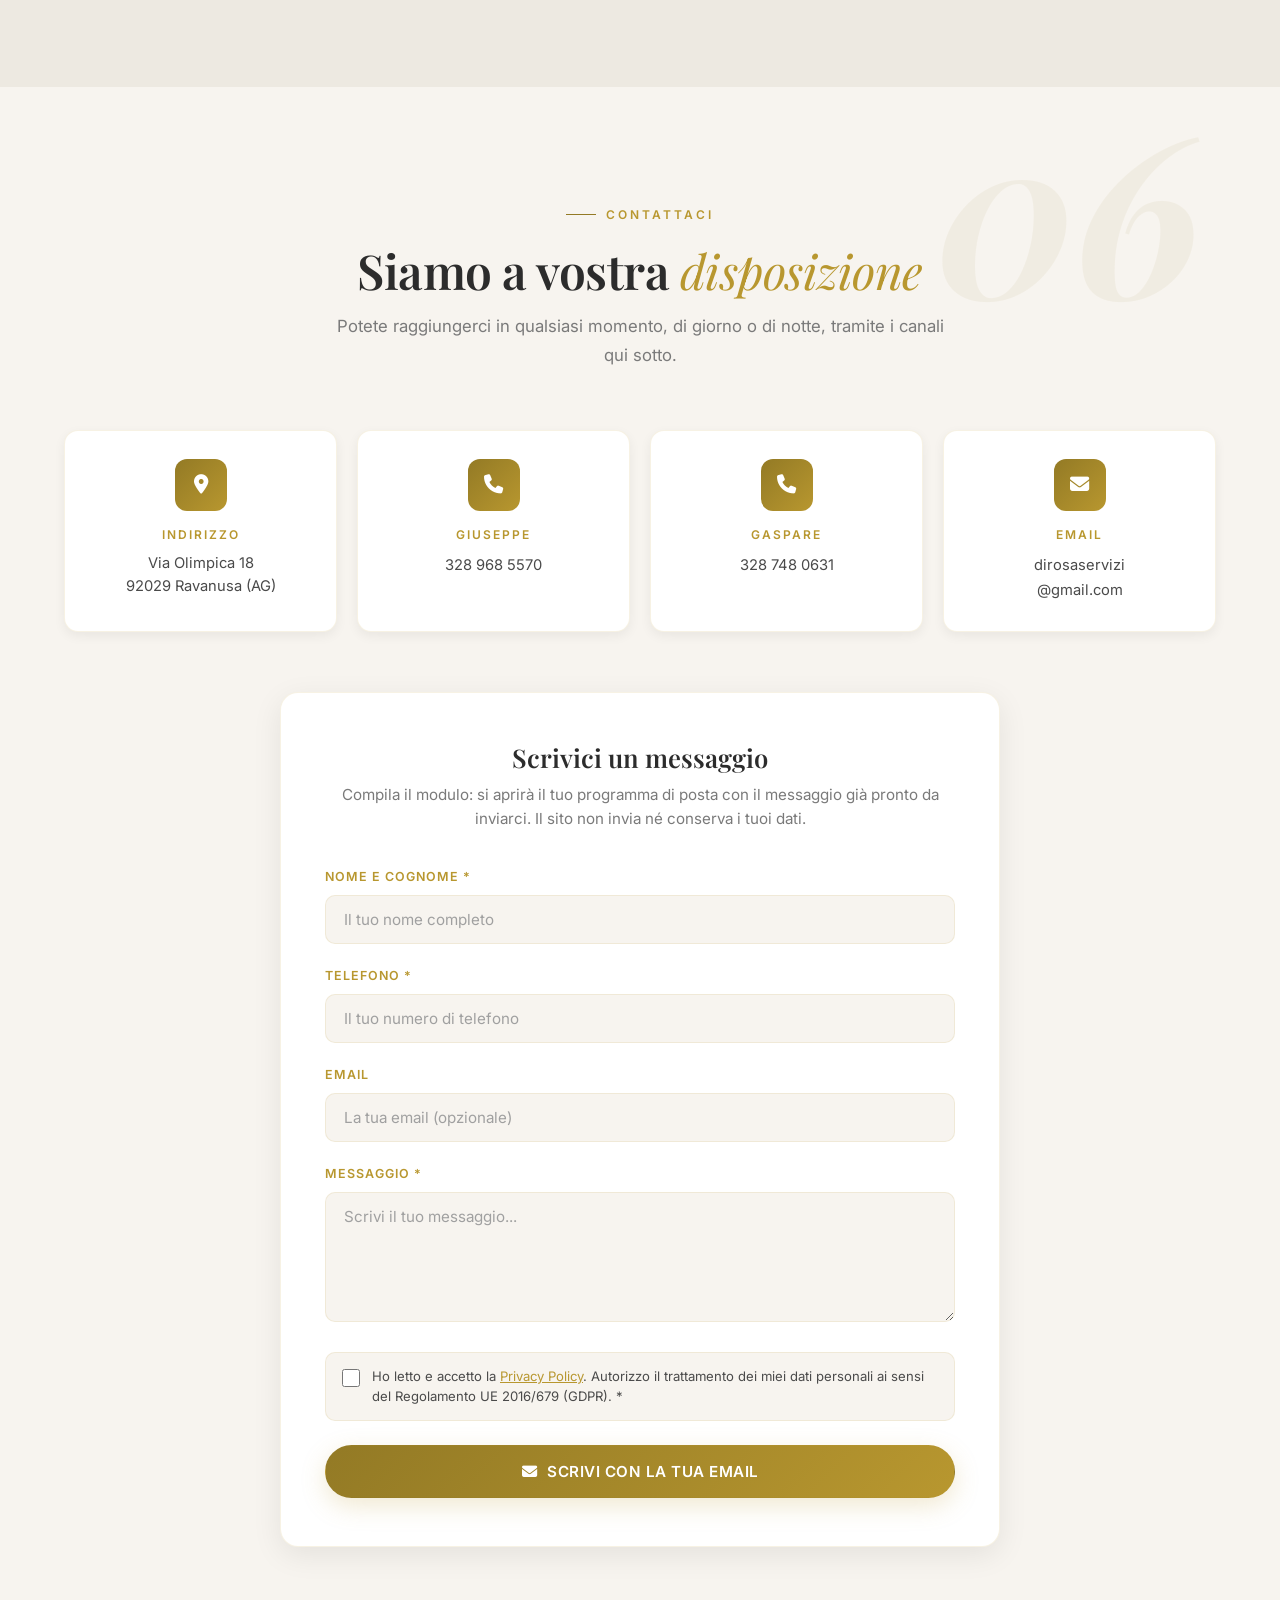
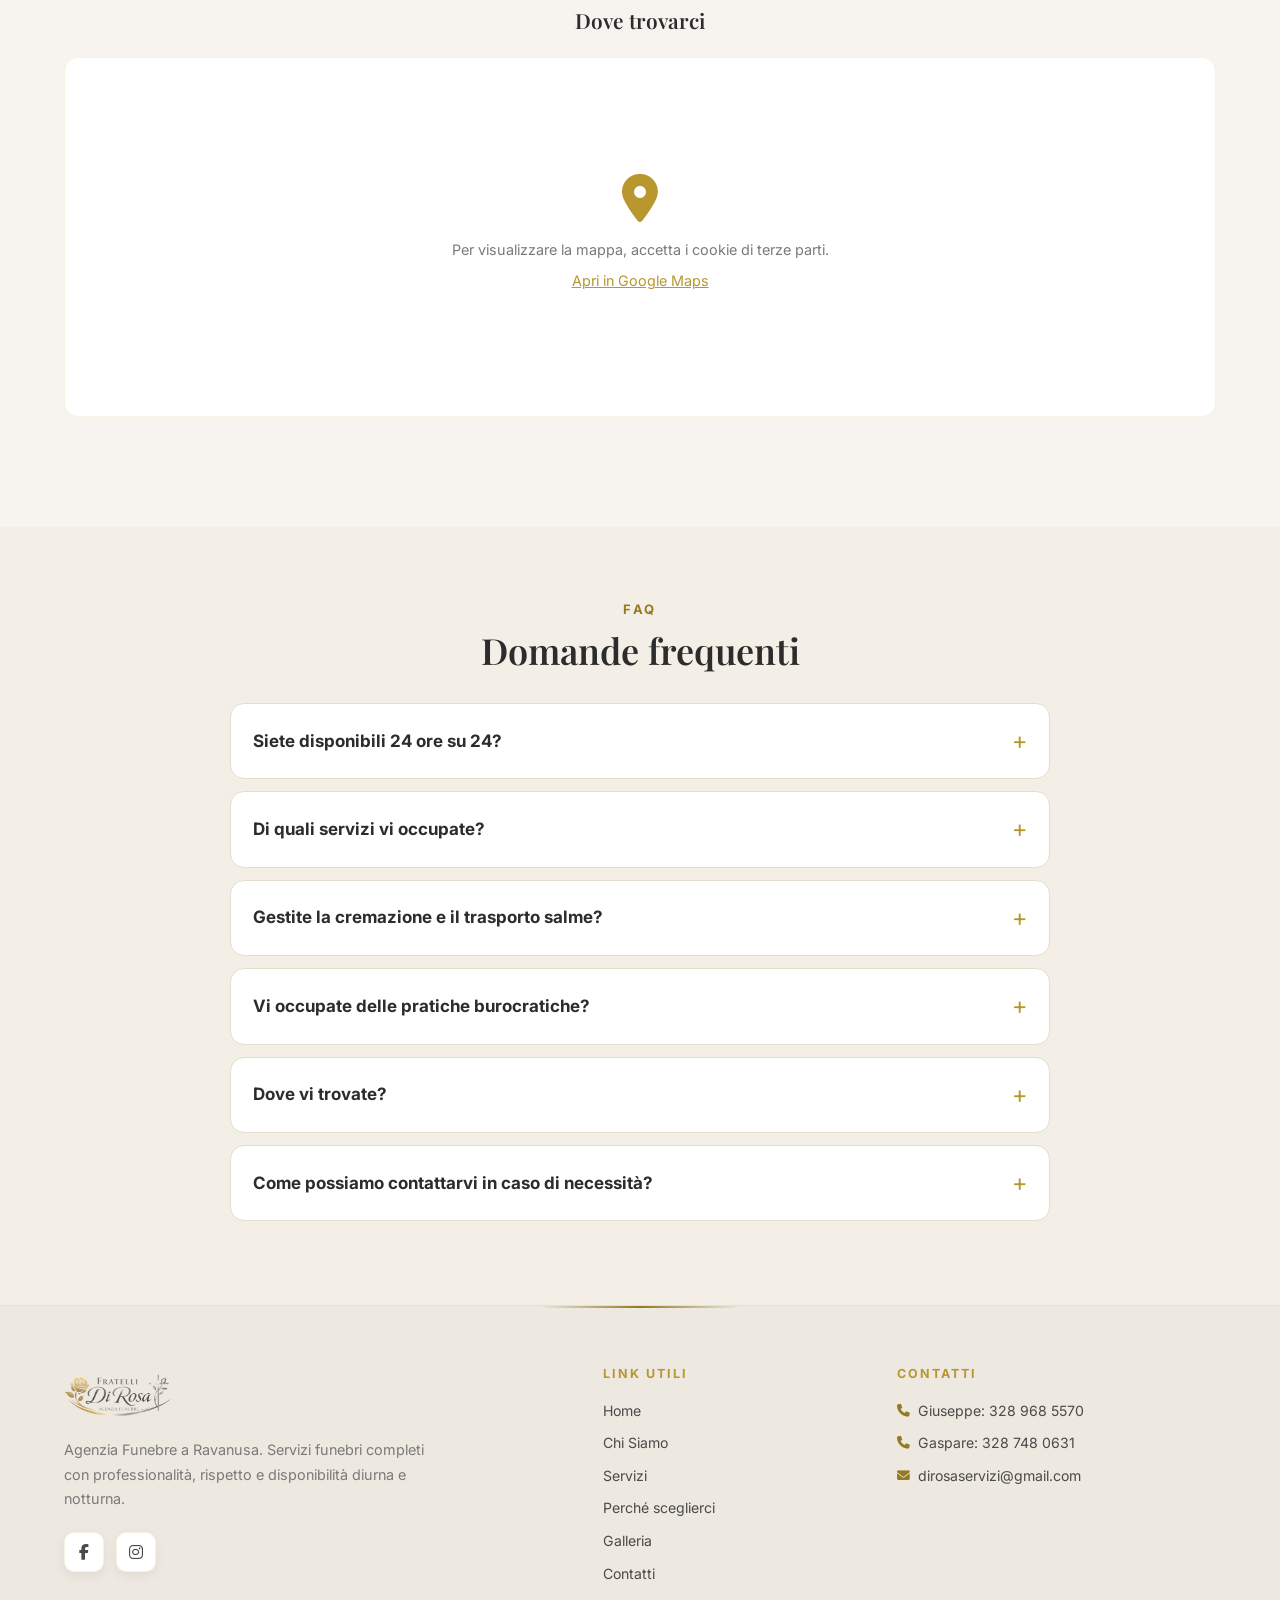
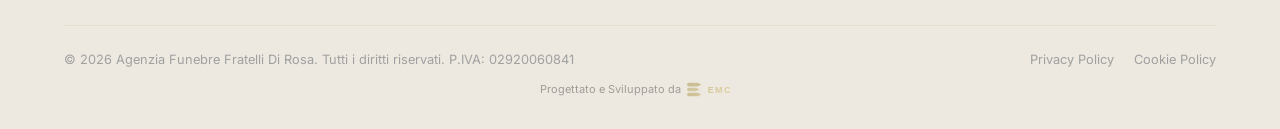
==== commit 99bc3416: "Form contatti senza intermediari: apre il programma di posta dell'utente (mailto) Co-Authored-By: Cl" ====
--- a/index.html
+++ b/index.html
@@ -555,7 +555,7 @@
             <!-- Form centrato -->
             <div class="contact-form-wrap fade-in-scale">
                 <h3>Scrivici un messaggio</h3>
-                <p>Compila il modulo e ti risponderemo il prima possibile</p>
+                <p>Compila il modulo: si aprirà il tuo programma di posta con il messaggio già pronto da inviarci. Il sito non invia né conserva i tuoi dati.</p>
                 <form id="contactForm" novalidate>
                     <div class="form-group">
                         <label for="nome">Nome e Cognome *</label>
@@ -585,14 +585,14 @@
                         </label>
                     </div>
                     <button type="submit" class="btn btn-primary btn-submit">
-                        <i class="fas fa-paper-plane"></i> Invia Messaggio
+                        <i class="fas fa-envelope"></i> Scrivi con la tua email
                     </button>
                     <div class="form-note" id="formNote"></div>
                 </form>
                 <div class="form-success" id="formSuccess">
                     <i class="fas fa-check-circle"></i>
-                    <h4>Messaggio inviato!</h4>
-                    <p>Grazie per averci contattato. Vi risponderemo il prima possibile.</p>
+                    <h4>Email pronta!</h4>
+                    <p>Controlla il messaggio nel tuo programma di posta e premi Invia.</p>
                 </div>
             </div>
 
@@ -767,9 +767,9 @@
         if(!form) return;
         var note=document.getElementById('formNote');
         var success=document.getElementById('formSuccess');
-        var API='https://script.google.com/macros/s/AKfycbxLCgN0-mHN86Dk37a5m-p2A3DgMjc8b__aCO_9oBA_amLUn5MlipebKalo5qNIoSWl/exec';
-        var OK='Grazie! Abbiamo ricevuto la tua richiesta, ti ricontatteremo al più presto.';
-        var ERR='Ops, qualcosa è andato storto. Riprova o chiamaci direttamente.';
+        // Nessun server intermedio: il modulo apre il programma di posta dell'utente con il messaggio pronto.
+        var TO='dirosaservizi@gmail.com';
+        var OK='Si è aperto il tuo programma di posta con il messaggio pronto: controllalo e premi Invia. Se non si apre nulla, scrivici a '+TO+' o chiamaci.';
         var REQ='Compila i campi obbligatori (nome, telefono e messaggio).';
         var PRIV='Per inviare, accetta la Privacy Policy.';
         function val(id){var el=document.getElementById(id);return el?el.value.trim():'';}
@@ -785,11 +785,9 @@
           var privacy=document.getElementById('privacy');
           if(!nome||!tel||!messaggio){showNote('err',REQ);return;}
           if(privacy&&!privacy.checked){showNote('err',PRIV);return;}
-          if(btn){btn.disabled=true;btn.innerHTML='<i class="fas fa-spinner fa-spin"></i> Invio in corso...';}
-          fetch(API,{method:'POST',mode:'no-cors',headers:{'Content-Type':'text/plain;charset=utf-8'},body:JSON.stringify({site:'fratellidirosa',name:nome,email:email,phone:tel,message:messaggio})})
-          .then(function(){showNote('ok',OK);form.reset();if(success){form.style.display='none';success.style.display='block';setTimeout(function(){form.style.display='block';success.style.display='none';},5000);}})
-          .catch(function(){showNote('err',ERR);})
-          .finally(function(){if(btn){btn.disabled=false;btn.innerHTML=btnLabel;}});
+          var corpo=messaggio+'\n\n— '+nome+'\nTelefono: '+tel+(email?'\nEmail: '+email:'');
+          window.location.href='mailto:dirosaservizi@gmail.com?subject='+encodeURIComponent('Richiesta dal sito — '+nome)+'&body='+encodeURIComponent(corpo);
+          showNote('ok',OK);
         });
       }
       if(document.readyState==='loading'){document.addEventListener('DOMContentLoaded',init);}else{init();}
